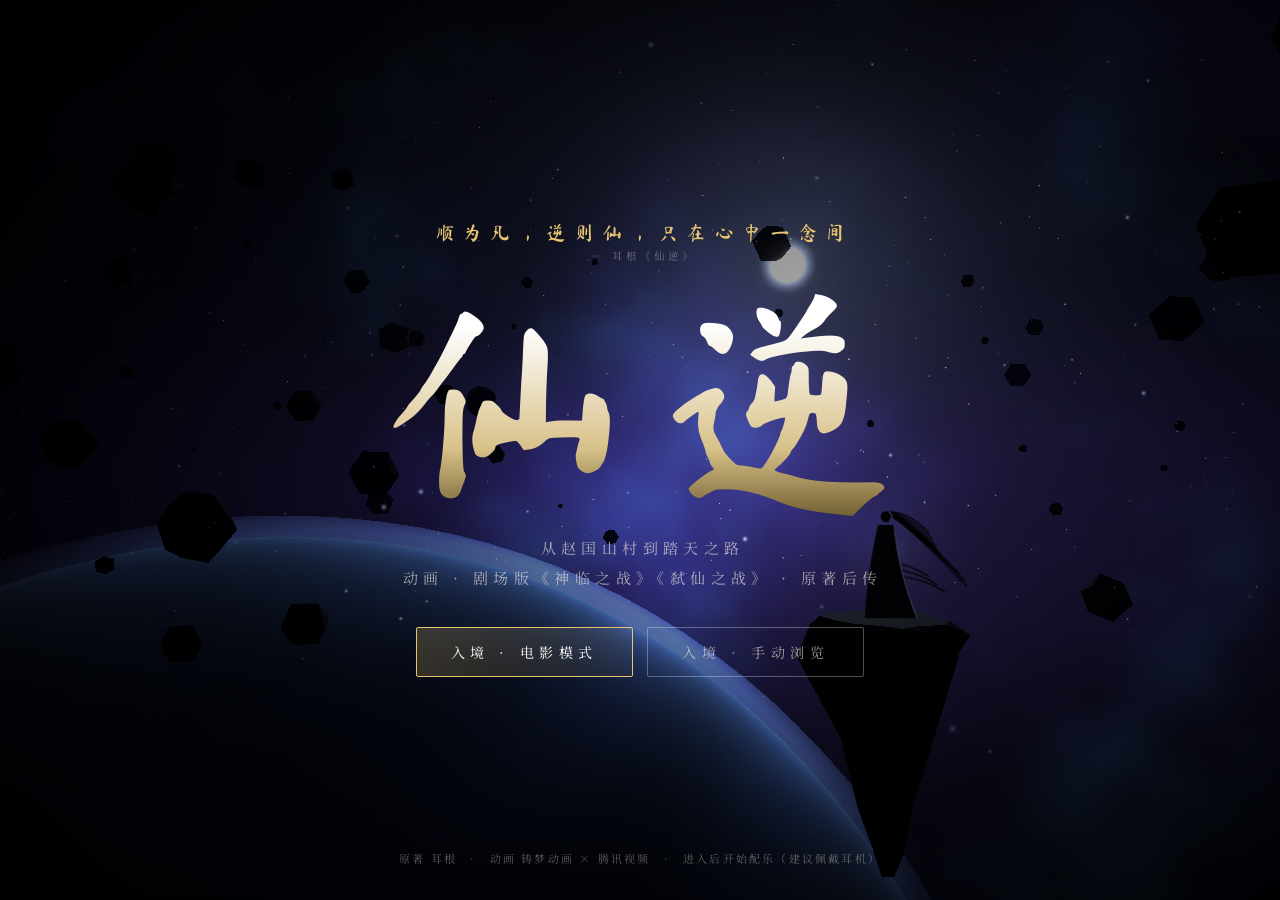
==== 仙逆/index.html @ 3d1d5811 "剧情长卷：海报墙首页与《仙逆》3D 剧情时间线 Co-Authored-By: Claude Opus 5.5 <noreply@anthropic.com>" ====
<!doctype html>
<html lang="zh-CN">
<head>
<meta charset="utf-8">
<meta name="viewport" content="width=device-width,initial-scale=1,viewport-fit=cover">
<meta name="theme-color" content="#000000">
<title>仙逆剧情长卷</title>
<link rel="stylesheet" href="fonts/fonts.css">
<style>
/* Layout: letterboxed 3D cinema stage. Left = realm rail, centre-left = story, right = people cards + map, bottom bar = labelled timeline. Single dark look by design. */
:root{
  color-scheme:dark;
  --accent:#f0b46a; --gold:#e6c470; --blood:#ff5a4a; --novel:#bcd0ff; --ink:#05060a; --fg:#f3ece0; --fg2:rgba(243,236,224,.66); --fg3:rgba(243,236,224,.38);
  --bt:clamp(52px,8vh,88px); --bb:clamp(118px,17vh,160px);
  --brush:"Ma Shan Zheng","STKaiti","KaiTi","Kaiti SC",serif;
  --serif:"Noto Serif SC","Songti SC","STSong","SimSun",serif;
}
*{box-sizing:border-box;margin:0;padding:0}
html,body{height:100%}
body{background:#000;color:var(--fg);font-family:var(--serif);overflow:hidden;-webkit-font-smoothing:antialiased}
button{font:inherit;color:inherit;background:none;border:0;cursor:pointer}
button:focus-visible{outline:1px solid var(--accent);outline-offset:3px}
#app{position:fixed;inset:0;overflow:hidden;background:#000}
#stage{position:absolute;inset:0;transition:background 1.5s}
#stage canvas{position:absolute;inset:0;width:100%;height:100%;display:block}
.scrim{position:absolute;inset:0;pointer-events:none;background:linear-gradient(90deg,rgba(0,0,0,.6) 0%,rgba(0,0,0,.26) 40%,transparent 62%),linear-gradient(0deg,rgba(0,0,0,.45),transparent 30%)}
.vig{position:absolute;inset:0;pointer-events:none;background:radial-gradient(ellipse at 55% 50%,transparent 50%,rgba(0,0,0,.6) 100%)}
#fade{position:absolute;inset:0;pointer-events:none;opacity:0;background:#000}
#flash{position:absolute;inset:0;background:#fff;opacity:0;pointer-events:none;mix-blend-mode:screen}

/* letterbox */
.bar{position:absolute;left:0;right:0;background:#000;z-index:20}
.bar.top{top:0;height:calc(var(--bt) + env(safe-area-inset-top,0px));padding:env(safe-area-inset-top,0px) clamp(14px,3vw,44px) 0;display:flex;align-items:center;justify-content:space-between;gap:12px;border-bottom:1px solid rgba(255,255,255,.04)}
.bar.bottom{bottom:0;height:calc(var(--bb) + env(safe-area-inset-bottom,0px));padding:10px clamp(12px,3vw,44px) calc(8px + env(safe-area-inset-bottom,0px));display:flex;flex-direction:column;justify-content:space-between;border-top:1px solid rgba(255,255,255,.05)}
.logo{display:flex;align-items:baseline;gap:12px;white-space:nowrap;min-width:0}
.logo b{font-family:var(--brush);font-weight:400;font-size:clamp(22px,3.2vh,34px);letter-spacing:.2em}
.logo span{font-size:11px;letter-spacing:.38em;color:var(--fg2)}
.ctl{display:flex;gap:6px;align-items:center}
.ibtn{height:34px;min-width:34px;padding:0 12px;border:1px solid rgba(255,255,255,.14);border-radius:17px;font-size:12px;letter-spacing:.08em;color:var(--fg2);transition:.25s;display:inline-flex;align-items:center;justify-content:center;gap:6px;white-space:nowrap}
.ibtn:hover{color:#fff;border-color:var(--accent);box-shadow:0 0 14px -2px var(--accent)}
.ibtn.on{color:#fff;border-color:var(--accent)}
.row1{display:flex;align-items:center;justify-content:space-between;gap:12px}
.pl{display:flex;align-items:center;gap:6px}
.pl .ibtn{width:34px;padding:0}
.pl .ibtn.play{width:auto;padding:0 16px}
.count{font-size:12px;letter-spacing:.3em;color:var(--fg2);margin-left:10px;font-variant-numeric:tabular-nums;white-space:nowrap}
.count b{color:var(--accent);font-weight:600;font-size:15px}
.hint{font-size:11px;letter-spacing:.16em;color:var(--fg3);white-space:nowrap;overflow:hidden;text-overflow:ellipsis}

/* timeline */
.tl{position:relative;overflow-x:auto;overflow-y:hidden;scrollbar-width:none;flex:1;margin-top:4px}
.tl::-webkit-scrollbar{display:none}
.tl-in{position:relative;display:flex;min-width:100%;width:max(100%,var(--w,1000px));height:100%;padding-top:22px}
.track{position:absolute;left:0;width:0;top:calc(22px + 7px);height:1px;background:rgba(255,255,255,.16)}
.fill{position:absolute;left:0;top:-.5px;height:2px;width:0;background:linear-gradient(90deg,transparent,var(--accent));box-shadow:0 0 10px var(--accent)}
.arcs{position:absolute;left:0;right:0;top:0;height:14px;pointer-events:none}
.arc{position:absolute;top:0;font-size:9.5px;letter-spacing:.3em;color:rgba(243,236,224,.26);white-space:nowrap;border-left:1px solid rgba(255,255,255,.1);padding-left:5px;line-height:12px;transition:color .5s}
.arc.cur{color:var(--accent)}
.node{position:relative;flex:1 1 0;display:flex;flex-direction:column;align-items:center;gap:7px;min-width:0}
.dot{position:relative;width:15px;height:15px;display:grid;place-items:center}
.dot i{display:block;width:7px;height:7px;border-radius:50%;background:#3a3a44;transition:.4s}
.node.seen .dot i{background:var(--accent);opacity:.65}
.node.cur .dot i{width:11px;height:11px;background:#fff;opacity:1;box-shadow:0 0 0 4px rgba(255,255,255,.12),0 0 18px 3px var(--accent)}
.node.movie .dot i{border-radius:1px;transform:rotate(45deg);width:10px;height:10px;background:#5b5030}
.node.movie.seen .dot i{background:var(--gold);opacity:1}
.node.movie.cur .dot i{background:#fff;box-shadow:0 0 0 4px rgba(230,196,112,.25),0 0 20px 4px var(--gold)}
.node.tbd .dot i{background:none;border:1px dashed var(--gold)}
.node.novel .dot i{background:transparent;border:1px solid rgba(188,208,255,.45);width:8px;height:8px}
.node.novel.seen .dot i{border-color:var(--novel);opacity:1}
.node.novel.cur .dot i{background:#fff;border-color:#fff;width:11px;height:11px}
.node .lb{font-size:11.5px;letter-spacing:.1em;color:var(--fg3);text-align:center;transition:.3s;white-space:nowrap;max-width:100%;overflow:hidden;text-overflow:ellipsis}
.node:hover .lb{color:var(--fg)}
.node.cur .lb{color:#fff;font-weight:600}
.node.movie .lb{color:rgba(230,196,112,.72)}
.node.novel .lb{color:rgba(188,208,255,.55)}
.node .tag{position:absolute;top:-15px;font-size:9.5px;letter-spacing:.2em;white-space:nowrap;color:var(--gold)}
.node.novel .tag{color:var(--novel)}
.node.minor{flex:.6 1 0}
.node.minor .dot i{width:5px;height:5px;background:#2e2e36}
.node.minor.seen .dot i{background:var(--accent);opacity:.5}
.node.minor.cur .dot i{width:9px;height:9px;background:#fff;opacity:1}
.node.minor .lb{font-size:10px;color:rgba(243,236,224,.32);letter-spacing:.06em}
.node.minor.cur .lb{color:#fff}

/* realm rail */
.rail{position:absolute;left:clamp(10px,2.2vw,34px);top:calc(var(--bt) + 3vh);bottom:calc(var(--bb) + 3vh);z-index:10;display:flex;flex-direction:column-reverse;justify-content:space-between;pointer-events:none}
.rl{position:relative;display:flex;align-items:center;gap:9px;height:16px;color:rgba(243,236,224,.24);font-size:10.5px;letter-spacing:.14em;transition:.5s;white-space:nowrap}
.rl::before{content:"";width:8px;height:1px;background:currentColor;transition:.5s}
.rl.got{color:rgba(243,236,224,.62)}
.rl.got::before{width:14px;background:var(--accent)}
.rl.cur{color:#fff;font-size:14px;font-weight:600;text-shadow:0 0 14px var(--accent);text-decoration:none}
.rl.cur::before{width:26px;height:2px;background:var(--accent);box-shadow:0 0 12px var(--accent)}
.rl.foe{color:var(--blood)}
.rl.foe::after{content:"敌";font-size:9px;line-height:13px;padding:0 3px;border:1px solid var(--blood);color:var(--blood);letter-spacing:0;font-weight:400;text-shadow:none}
.rl.cur.foe{color:#fff}
.rl.pulse{animation:rp 1.6s ease}
@keyframes rp{20%{transform:translateX(10px);text-shadow:0 0 26px var(--accent)}100%{transform:none}}

/* content */
#content{position:absolute;left:max(11vw,100px);width:min(44vw,620px);top:var(--bt);bottom:var(--bb);z-index:10;pointer-events:none}
.panel{position:absolute;inset:0;display:flex;flex-direction:column;justify-content:center;pointer-events:none}
.panel.out{animation:pout .7s forwards}
@keyframes pout{to{opacity:0;filter:blur(8px);transform:translateY(-10px)}}
.ln{opacity:0;transform:translateY(16px);filter:blur(8px);animation:rise 1s cubic-bezier(.2,.7,.2,1) forwards;animation-delay:var(--d,0s)}
@keyframes rise{to{opacity:1;transform:none;filter:none}}
.meta{display:flex;flex-wrap:wrap;gap:8px;align-items:center;margin-bottom:clamp(8px,2vh,20px)}
.chip{font-size:11.5px;letter-spacing:.16em;padding:4px 11px;border:1px solid rgba(255,255,255,.2);border-radius:99px;color:var(--fg2);background:rgba(0,0,0,.3);backdrop-filter:blur(6px);white-space:nowrap}
.chip.no{border-color:var(--accent);color:var(--accent)}
.chip.movie{border-color:var(--gold);color:#1a1405;background:linear-gradient(120deg,#f7e3a1,#c9a24a);font-weight:600}
.chip.novel{border-color:rgba(188,208,255,.55);color:#dbe5ff}
.chip.loc::before{content:"◈ ";color:var(--accent)}
.chip.rlm::before{content:"✦ ";color:var(--accent)}
h1.ti{font-family:var(--brush);font-weight:400;font-size:clamp(46px,8vw,124px);line-height:1.06;letter-spacing:.06em;background:linear-gradient(180deg,#fff 25%,var(--accent));-webkit-background-clip:text;background-clip:text;color:transparent;filter:drop-shadow(0 4px 30px rgba(0,0,0,.6));text-wrap:balance}
h1.ti.long{font-size:clamp(40px,6.2vw,96px)}
.sub{font-size:clamp(12px,1.5vh,15px);letter-spacing:.42em;color:var(--accent);margin:6px 0 clamp(12px,3vh,26px)}
.txt p{font-size:clamp(14px,2.05vh,19px);line-height:1.95;font-weight:300;text-shadow:0 2px 16px rgba(0,0,0,.95);margin-bottom:.3em;letter-spacing:.06em}
.slate{display:flex;flex-wrap:wrap;gap:6px 20px;margin-top:clamp(10px,2.4vh,22px);padding-top:10px;border-top:1px solid rgba(230,196,112,.4);font-size:12px;letter-spacing:.14em;color:var(--gold)}
.slate span b{color:#fff;font-weight:400;margin-left:6px}
.slate .foe b{color:#ffb4a8}
.slate .gap{font-style:normal;margin-left:6px;padding:0 6px;border:1px solid var(--blood);color:var(--blood);font-size:11px}
.again{pointer-events:auto;margin-top:22px;align-self:flex-start;height:40px;padding:0 24px;border:1px solid var(--accent);border-radius:99px;color:#fff;letter-spacing:.3em;font-size:13px}
.again:hover{box-shadow:0 0 22px -2px var(--accent)}
.bigch{position:absolute;right:-2vw;top:50%;transform:translateY(-50%);font-family:var(--brush);font-size:clamp(200px,36vw,540px);line-height:1;color:rgba(255,255,255,.03);pointer-events:none;z-index:-1;user-select:none}

/* people cards */
#cards{position:absolute;right:clamp(14px,3.4vw,56px);top:calc(var(--bt) + 4vh);width:min(290px,25vw);z-index:12;display:flex;flex-direction:column;gap:9px;max-height:calc(100% - var(--bt) - var(--bb) - 8vh - 200px);overflow:hidden}
.cards-h{font-size:10.5px;letter-spacing:.4em;color:var(--fg2);margin-bottom:2px;opacity:0;animation:rise .8s .6s forwards}
.card{display:flex;gap:12px;padding:10px 12px;border:1px solid rgba(255,255,255,.1);border-left:2px solid var(--accent);border-radius:3px;background:linear-gradient(90deg,rgba(0,0,0,.6),rgba(0,0,0,.28));backdrop-filter:blur(8px);opacity:0;transform:translateX(30px);animation:cin .9s cubic-bezier(.2,.7,.2,1) forwards;animation-delay:var(--d)}
.card.enemy{border-left-color:var(--blood)}
@keyframes cin{to{opacity:1;transform:none}}
.seal{flex:none;width:42px;height:42px;border-radius:50%;border:1px solid var(--accent);display:grid;place-items:center;font-family:var(--brush);font-size:24px;color:#fff;background:radial-gradient(circle,rgba(255,255,255,.08),transparent 70%);box-shadow:0 0 14px -4px var(--accent)}
.card.enemy .seal{border-color:var(--blood);box-shadow:0 0 14px -4px var(--blood)}
.card .n{font-size:15px;letter-spacing:.2em;font-weight:600}
.card .r{font-size:10.5px;letter-spacing:.14em;color:var(--accent);margin:1px 0 3px}
.card.enemy .r{color:#ff9c8c}
.card .d{font-size:12px;line-height:1.6;color:var(--fg2);font-weight:300}

/* map */
.map{position:absolute;right:clamp(14px,3.4vw,56px);bottom:calc(var(--bb) + 2.2vh);width:min(320px,27vw);z-index:12;border:1px solid rgba(255,255,255,.1);border-radius:3px;background:rgba(0,0,0,.5);backdrop-filter:blur(8px);padding:8px 10px 6px}
.map .cap{display:flex;justify-content:space-between;font-size:10.5px;letter-spacing:.3em;color:var(--fg2);margin-bottom:2px}
.map .cap b{color:var(--accent);font-weight:400;letter-spacing:.16em}
.map svg{display:block;width:100%;height:auto}
.mn circle{fill:#4a4a55;transition:.4s}
.mn text{font-size:9.5px;fill:rgba(243,236,224,.4);font-family:var(--serif);letter-spacing:.08em;transition:.4s}
.mn.seen circle{fill:var(--accent);opacity:.8}
.mn.seen text{fill:rgba(243,236,224,.78)}
.mn.cur circle{fill:#fff;opacity:1}
.mn.cur text{fill:#fff;font-weight:600}
.ping{fill:none;stroke:var(--accent);stroke-width:1.2;animation:ping 2.4s ease-out infinite;transform-box:fill-box;transform-origin:center}
@keyframes ping{from{transform:scale(.6);opacity:1}to{transform:scale(3.2);opacity:0}}
.route{fill:none;stroke:var(--accent);stroke-width:1.3;stroke-dasharray:3 3;opacity:.85}
.region{fill:rgba(255,255,255,.025);stroke:rgba(255,255,255,.2);stroke-width:.8;stroke-dasharray:2 3}
.rname{font-size:10px;fill:rgba(243,236,224,.35);letter-spacing:.3em;font-family:var(--serif)}

/* overlays */
#toast{position:absolute;left:62%;top:calc(var(--bt) + 15vh);transform:translateX(-50%);z-index:30;pointer-events:none;text-align:center;opacity:0}
#toast.show{animation:toast 3.4s ease forwards}
#toast small{display:block;font-size:11px;letter-spacing:.7em;color:var(--accent);margin-bottom:6px}
#toast b{font-family:var(--brush);font-weight:400;font-size:clamp(36px,6.4vh,66px);letter-spacing:.3em;color:#fff;text-shadow:0 0 30px var(--accent),0 0 60px var(--accent)}
@keyframes toast{0%{opacity:0;transform:translate(-50%,10px) scale(.94);filter:blur(8px)}15%{opacity:1;transform:translate(-50%,0) scale(1);filter:none}80%{opacity:1}100%{opacity:0;transform:translate(-50%,-8px)}}
#card{position:absolute;left:50%;top:44%;transform:translate(-50%,-50%);z-index:26;text-align:center;pointer-events:none;opacity:0;width:min(92vw,900px)}
#card.show{animation:card 3.2s ease forwards}
#card small{display:block;font-size:12px;letter-spacing:.8em;color:var(--gold);margin-bottom:12px;padding-left:.8em}
#card b{display:block;font-family:var(--brush);font-weight:400;font-size:clamp(56px,10vw,140px);line-height:1.1;letter-spacing:.2em;padding-left:.2em;background:linear-gradient(180deg,#fff 30%,var(--gold));-webkit-background-clip:text;background-clip:text;color:transparent;filter:drop-shadow(0 0 40px rgba(230,196,112,.45))}
#card span{display:block;margin-top:10px;font-size:12px;letter-spacing:.5em;color:var(--fg2);padding-left:.5em}
@keyframes card{0%{opacity:0;transform:translate(-50%,-46%) scale(1.06);filter:blur(10px)}16%{opacity:1;transform:translate(-50%,-50%) scale(1);filter:none}76%{opacity:1}100%{opacity:0;transform:translate(-50%,-54%);filter:blur(6px)}}
#note{position:absolute;left:50%;top:calc(var(--bt) + 14px);transform:translate(-50%,-6px);z-index:40;background:rgba(0,0,0,.85);border:1px solid rgba(255,255,255,.14);border-radius:99px;padding:7px 16px;font-size:12px;letter-spacing:.12em;opacity:0;transition:.4s;pointer-events:none;max-width:calc(100vw - 32px);white-space:nowrap;overflow:hidden;text-overflow:ellipsis}
#note.show{opacity:1;transform:translate(-50%,0)}

/* splash */
#splash{position:absolute;inset:0;z-index:50;display:flex;flex-direction:column;align-items:center;justify-content:center;text-align:center;padding:0 16px;background:radial-gradient(ellipse at 50% 55%,rgba(5,6,16,.15),rgba(0,0,0,.8));transition:opacity 1.4s ease,visibility 1.4s}
#splash.gone{opacity:0;visibility:hidden;pointer-events:none}
.bar,.rail,.map,#cards,#content{transition:opacity 1.6s ease}
#app.pre .bar,#app.pre .rail,#app.pre .map,#app.pre #cards,#app.pre #content{opacity:0}
#splash .q{font-family:var(--brush);font-size:clamp(16px,2.2vh,22px);letter-spacing:.4em;padding-left:.4em;color:var(--gold);margin-bottom:14px;opacity:0;animation:rise 1.6s .3s forwards}
#splash .q cite{display:block;font-family:var(--serif);font-style:normal;font-size:10.5px;letter-spacing:.3em;color:var(--fg3);margin-top:6px}
#splash h2{font-family:var(--brush);font-weight:400;font-size:clamp(90px,19vw,250px);line-height:1;letter-spacing:.14em;padding-left:.14em;background:linear-gradient(180deg,#fff 20%,#d9c28a 70%,#6c5a2c);-webkit-background-clip:text;background-clip:text;color:transparent;filter:drop-shadow(0 0 40px rgba(230,196,112,.35));opacity:0;animation:rise 2.2s .6s forwards}
#splash .s{margin:12px 0 34px;font-size:clamp(12px,1.7vh,15px);letter-spacing:.36em;padding-left:.36em;line-height:2;color:var(--fg2);opacity:0;animation:rise 1.6s 1.4s forwards;text-wrap:balance}
#splash .bt{display:flex;gap:14px;flex-wrap:wrap;justify-content:center;opacity:0;animation:rise 1.4s 2s forwards}
.cta{height:50px;padding:0 34px;border:1px solid var(--gold);color:#fff;letter-spacing:.4em;font-size:14px;border-radius:2px;background:linear-gradient(120deg,rgba(230,196,112,.22),rgba(230,196,112,.04));transition:.3s}
.cta:hover{box-shadow:0 0 30px -4px var(--gold);background:linear-gradient(120deg,rgba(230,196,112,.4),rgba(230,196,112,.1))}
.cta.alt{border-color:rgba(255,255,255,.3);background:none;color:var(--fg2)}
#splash .n{position:absolute;bottom:calc(3.5vh + env(safe-area-inset-bottom,0px));font-size:11px;letter-spacing:.2em;color:var(--fg3);line-height:1.9;padding:0 16px;opacity:0;animation:rise 1.4s 2.6s forwards}

@media(max-width:1100px){.hint{display:none}}
@media(max-width:820px){
  :root{--bb:136px}
  .logo span{display:none}
  #content{left:16px;right:16px;width:auto;top:var(--bt);bottom:calc(var(--bb) + 66px)}
  .panel{justify-content:flex-end;padding-bottom:6px}
  .txt p{font-size:13.5px;line-height:1.8}
  #cards{left:16px;right:16px;top:auto;bottom:calc(var(--bb) + 8px);width:auto;max-height:none;flex-direction:row;overflow-x:auto;scrollbar-width:none}
  #cards::-webkit-scrollbar{display:none}
  .cards-h{display:none}
  .card{flex:none;padding:6px 10px;gap:8px}
  .card .d,.card .r{display:none}
  .seal{width:32px;height:32px;font-size:18px}
  .card .n{font-size:13px;align-self:center}
  .map,.rail,.bigch{display:none}
  .scrim{background:linear-gradient(0deg,rgba(0,0,0,.8),rgba(0,0,0,.25) 60%,transparent)}
  .ibtn{padding:0 9px}
  #toast{left:50%}
}
@media(prefers-reduced-motion:reduce){.ln,.card,.ping{animation-duration:.01s!important;animation-delay:0s!important}}
</style>

</head>
<body>
<div id="app" class="pre">
  <div id="stage"></div>
  <div class="scrim"></div>
  <div class="vig"></div>
  <div id="fade"></div>
  <div id="flash"></div>

  <div class="rail" id="rail" aria-label="修为境界"></div>
  <main id="content" aria-live="polite"></main>
  <aside id="cards" aria-label="关键人物"></aside>
  <div class="map" id="map"></div>
  <div id="toast" aria-hidden="true"><small>境界突破</small><b></b></div>
  <div id="card" aria-hidden="true"><small>剧场版</small><b></b><span></span></div>
  <div id="note" role="status"></div>

  <header class="bar top">
    <div class="logo"><b>仙逆</b><span>剧情长卷 · 动画 · 剧场版 · 原著</span></div>
    <div class="ctl">
      <button class="ibtn on" id="bMusic" type="button">♪ 配乐</button>
      <button class="ibtn" id="bFull" type="button" aria-label="全屏">⛶</button>
    </div>
  </header>

  <footer class="bar bottom">
    <div class="row1">
      <div class="pl">
        <button class="ibtn" id="bPrev" type="button" aria-label="上一节点">‹</button>
        <button class="ibtn play" id="bPlay" type="button">▶ 放映</button>
        <button class="ibtn" id="bNext" type="button" aria-label="下一节点">›</button>
        <span class="count" id="count"></span>
      </div>
      <div class="hint">← → 切换节点　·　空格 放映/暂停　·　M 静音　·　F 全屏　·　移动鼠标转动镜头</div>
    </div>
    <div class="tl" id="tl"><div class="tl-in" id="tlIn"><div class="arcs" id="arcs"></div><div class="track"><div class="fill" id="fill"></div></div></div></div>
  </footer>

  <section id="splash">
    <p class="q">顺为凡，逆则仙，只在心中一念间<cite>— 耳根《仙逆》</cite></p>
    <h2>仙逆</h2>
    <p class="s">从赵国山村到踏天之路<br>动画 · 剧场版《神临之战》《弑仙之战》 · 原著后传</p>
    <div class="bt">
      <button class="cta" id="goAuto" type="button">入境 · 电影模式</button>
      <button class="cta alt" id="goManual" type="button">入境 · 手动浏览</button>
    </div>
    <p class="n">原著 耳根　·　动画 铸梦动画 × 腾讯视频　·　进入后开始配乐（建议佩戴耳机）</p>
  </section>
</div>

<script src="vendor/three/three.min.js"></script>
<script src="vendor/three/CopyShader.js"></script>
<script src="vendor/three/LuminosityHighPassShader.js"></script>
<script src="vendor/three/Pass.js"></script>
<script src="vendor/three/EffectComposer.js"></script>
<script src="vendor/three/RenderPass.js"></script>
<script src="vendor/three/ShaderPass.js"></script>
<script src="vendor/three/UnrealBloomPass.js"></script>
<script>
(()=>{
'use strict';
const $=s=>document.querySelector(s);
const reduce=matchMedia('(prefers-reduced-motion: reduce)').matches;
const SPEED=1.2;
const LOW=Math.min(innerWidth,innerHeight)<700||/Mobi|Android|iPhone|iPad/i.test(navigator.userAgent);
const clamp=(v,a,b)=>Math.max(a,Math.min(b,v)),lerp=(a,b,t)=>a+(b-a)*t;
const smooth=(a,b,x)=>{const t=clamp((x-a)/(b-a),0,1);return t*t*(3-2*t)};
const ease=t=>t<.5?2*t*t:1-Math.pow(-2*t+2,2)/2;
function rng(seed){let s=seed%2147483647;if(s<=0)s+=2147483646;return()=>(s=s*16807%2147483647)/2147483647}

/* ====================== 数据 ====================== */
const R=['凡人','凝气','筑基','结丹','元婴','化神','婴变','问鼎','阴虚','阳实','窥涅','净涅','碎涅','天人五衰','空涅','空灵','空玄','空劫','踏天'];
const SKIP=new Set([8,13,14]); // 王林跳过的境界：阴虚、天人五衰、空涅
const ARCS=['序章','赵国','火焚国 · 修魔海','归乡化神','朱雀星','联盟星域','雷之仙界','院线','原著后传'];
const MAPN={
  zhao:{x:52,y:150,n:'赵国'}, teng:{x:98,y:152,n:'藤家城'}, baiyun:{x:66,y:110,n:'白云宗'}, yuntian:{x:110,y:84,n:'云天宗'}, fenhuo:{x:80,y:204,n:'火焚国'},
  xiumo:{x:196,y:166,n:'修魔海'}, gushen:{x:150,y:214,n:'古神之地'}, zhuque:{x:150,y:128,n:'朱雀国'}, zhuquemu:{x:186,y:104,n:'朱雀墓'},
  lianmeng:{x:300,y:160,n:'联盟星域'}, sisheng:{x:272,y:190,n:'四圣宗'},
  leixian:{x:340,y:56,n:'雷之仙界'}, yinxian:{x:374,y:84,n:'阴仙府'}, qingling:{x:320,y:100,n:'青灵星'},
  yunhai:{x:358,y:212,n:'云海星域'}, yijie:{x:252,y:24,n:'异界'},
  jiewai:{x:34,y:26,n:'颠落之地'}, xiangang:{x:180,y:24,n:'仙罡大陆'}, taigu:{x:108,y:24,n:'太古神境'}
};
const C=(n,g,r,d,enemy)=>({n,g,r,d,enemy:!!enemy});
const NODES=[
 {arc:0,prologue:true,title:'仙逆',short:'简介',map:'zhao',realm:0,env:'intro',mood:'epic',accent:'#e8c070',kw:'逆',src:'原著 耳根 · 动画 腾讯视频',
  lines:['耳根所著仙侠小说，2009年起于起点中文网连载。','2023年9月，腾讯视频动画版首播。','资质平平的山村少年王林，凭一颗天逆珠踏上仙途。','为了所爱之人，他一路逆天而行，直至踏天。'],
  chars:[C('王林','林','主角','赵国山村少年，一生逆天而行。'),C('李慕婉','婉','挚爱','他逆天改命的理由。')]},
 {arc:1,title:'王家村',short:'王家村',map:'zhao',realm:0,env:'village',mood:'calm',accent:'#f0b46a',kw:'凡',src:'动画正片 · 2023.09 首播',
  lines:['朱雀星，赵国，一个偏僻的山村。','恒岳派开山收徒，少年王林资质平平，几乎被拒之门外。','父母的期望与族人的冷眼，一同压在他肩上。'],
  chars:[C('王林','林','主角 · 小名铁柱','赵国山村少年，一生只求逆天改命。'),C('王天水','父','王林之父','木匠出身，盼着儿子能出人头地。')]},
 {arc:1,title:'天逆珠',short:'天逆珠',map:'zhao',realm:1,env:'sect',mood:'mystic',accent:'#7fd0c8',kw:'珠',src:'动画正片',
  lines:['以记名弟子之身入恒岳派，挑水劈柴，无人在意。','一颗不起眼的石珠，夜里凝出能改换资质的灵液。','那是天逆珠。他的仙途，从这里开始逆转。'],
  chars:[C('王林','林','恒岳派记名弟子','白天苦役，夜里偷偷修行。'),C('张虎','虎','同门','恒岳派里少有的相交之人。')]},
 {arc:1,title:'珠中残魂',short:'司徒南',map:'zhao',realm:1,env:'soul',mood:'mystic',accent:'#b9a4ff',kw:'狂',src:'动画正片',
  lines:['珠中沉睡的残魂醒来，自称司徒南。','狂傲不羁，却把修行与生存之道倾囊相授。','少年第一次看清修真界：弱肉强食，从无例外。'],
  chars:[C('司徒南','南','天逆珠中的残魂','亦师亦友，王林逆天之路上的引路人。')]},
 {arc:1,minor:true,title:'即墨追杀',short:'即墨追杀',map:'teng',realm:1,env:'city',shot:3,mood:'tense',accent:'#ff8a6a',kw:'追',src:'动画正片 · 约EP4–5',
  lines:['斩杀白展，王林惹上了即墨老人。','追杀逼近，他被迫逃入藤家城。'],
  chars:[C('即墨老人','墨','白展之师','弟子被斩，遣人追杀。',1)]},
 {arc:1,minor:true,title:'夺基斩厉',short:'夺基',map:'teng',realm:2,realmNote:'凝气 → 筑基',env:'city',shot:1,mood:'tense',accent:'#ff7a6a',kw:'夺',src:'动画正片 · EP5–6',
  lines:['藤家少主藤厉看中他身上的异宝，一路追杀。','他以夺基大法反杀藤厉，踏入筑基。'],
  chars:[C('藤厉','厉','藤家少主','藤化元玄孙，觊觎异宝。',1),C('司徒南','南','珠中残魂','传授夺基大法。')]},
 {arc:1,title:'绝明谷',short:'绝明谷',map:'zhao',realm:2,foe:{n:'藤化元',r:4},env:'duel',mood:'tense',accent:'#ff7a5a',kw:'恨',src:'动画正片',
  lines:['恒岳派与玄道宗交锋落败，宗门被吞并。','藤家老祖藤化元推算出王林故乡，屠尽王氏一族。','绝明谷一战，肉身尽毁，元神遁入天逆珠。','此仇，他要整个藤家来还。'],
  chars:[C('藤化元','藤','仇 · 藤家老祖','元婴修士，屠灭王氏一族。',1),C('王林','林','筑基','肉身被毁，元神存于天逆珠。')]},
 {arc:2,title:'火焚国',short:'火焚国',map:'fenhuo',realm:2,realmNote:'筑基 · 夺舍重修',env:'fire',mood:'tense',accent:'#ff9a4a',kw:'火',src:'动画正片',
  lines:['魂吞他人，借马良之躯重返人间。','天逆珠吞噬火兽之王，兽潮席卷火焚国，封国大阵开启。','也是在这里，他初见那个叫李慕婉的女子。'],
  chars:[C('马良','良','被夺舍之躯','王林借此身重返人间。'),C('李慕婉','婉','初见','火焚国中的一面之缘。')]},
 {arc:2,title:'修魔海',short:'修魔海',map:'xiumo',realm:2,env:'sea',mood:'mystic',accent:'#5fd0d0',kw:'海',src:'动画正片',
  lines:['奔逃修魔海途中，他救下被追杀的李慕婉。','冷心之人，第一次为旁人停下脚步。','修魔海里，强者为尊，杀戮即是规矩。'],
  chars:[C('李慕婉','婉','被追杀，为王林所救','两人的缘分，从修魔海开始相知。')]},
 {arc:2,minor:true,title:'八极之约',short:'八极之约',map:'xiumo',place:'七梅城',realm:2,env:'sea',shot:3,mood:'mystic',accent:'#6ad8d0',kw:'约',src:'动画正片 · EP25–26',
  lines:['化神大能端木极找上王林，谈成一桩交易。','二人同赴古神之地，抢夺上古机缘。'],
  chars:[C('端木极','极','七梅城主','号八极魔君，化神大能。')]},
 {arc:2,minor:true,title:'第三关',short:'第三关',map:'gushen',realm:2,env:'ancient',shot:2,mood:'mystic',accent:'#e0b050',kw:'魂',src:'动画正片 · 约EP31–36',
  lines:['古神之地第三关，游魂遍布，如寂灭之界。','唯有神识能克游魂，端木极只得倚仗他。'],
  chars:[C('端木极','极','七梅城主','闯关须借王林神识。')]},
 {arc:2,title:'古神之地',short:'古神之地',map:'gushen',realm:3,env:'ancient',mood:'epic',accent:'#e8b84a',kw:'神',src:'动画正片',
  lines:['深入碎星乱流，踏进上古古神陨落之地。','古神涂司的传承落在他身上，古神之躯初成。','收服蚊兽，凝结金丹。他从此多了第二条修行之路。'],
  chars:[C('涂司','涂','陨落的古神','留下忆之传承。'),C('蚊兽','蚊','灵兽','修魔海中收服的凶兽。')]},
 {arc:2,minor:true,title:'孤身生还',short:'孤身生还',map:'gushen',realm:3,env:'ancient',shot:3,mood:'sad',accent:'#e8b84a',kw:'还',src:'动画正片 · EP37',
  lines:['端木极、古帝等人，尽数殒命古神之地。','唯有王林活着走出，身负古神传承。'],
  chars:[C('端木极','极','七梅城主','殒命古神之地。')]},
 {arc:2,minor:true,title:'分身重逢',short:'分身重逢',map:'yuntian',realm:3,env:'cloud',shot:3,mood:'warm',accent:'#9ee4ea',kw:'逢',src:'动画正片（存疑）',
  lines:['他炼成第一具分身，坐镇云天宗。','在那里，他与已成长老的李慕婉重逢。'],
  chars:[C('李慕婉','婉','云天宗长老','与王林重逢。')]},
 {arc:2,title:'丹炉破婴',short:'元婴',map:'yuntian',realm:4,env:'cloud',mood:'warm',accent:'#8fe0e8',kw:'婴',src:'动画正片',
  lines:['云天宗，李慕婉与孙镇伟的双修大典。','丹炉碎裂，王林破炉而出，元婴已成，天地生异象。','这一次，他没有再转身离开。'],
  chars:[C('李慕婉','婉','云天宗 · 牵挂','情定于此，贯穿王林此后一生。'),C('孙镇伟','伟','双修大典的另一方','大典之日，王林破炉而出。')]},
 {arc:3,title:'血洗藤家',short:'血洗藤家',map:'teng',realm:4,foe:{n:'藤化元',r:4},env:'city',mood:'epic',accent:'#ff5a5a',kw:'杀',src:'动画正片',
  lines:['重回赵国，他先到父母坟前跪拜。','然后以雷霆之势杀入藤家。','百年仇怨，一朝了结。藤化元伏诛。'],
  chars:[C('藤化元','藤','仇 · 伏诛','百年血仇，就此了结。',1)]},
 {arc:3,title:'化凡',short:'化凡',map:'zhuque',realm:4,realmNote:'元婴 · 化凡',env:'dusk',mood:'sad',accent:'#d9b27a',kw:'尘',src:'动画正片 · 约EP53',
  lines:['放下神通，以凡人之身走进人间。','凡间四百载，杀气凝作一颗煞气之珠。','雕成白云宗化神像，悟透绝情与安逸。'],
  chars:[C('云雀子','雀','仙遗族二祖','问鼎中期强者，与王林同行。'),C('凡人众生','凡','人间','生老病死，一念悲喜。')]},
 {arc:3,minor:true,title:'云雀踢宗',short:'云雀踢宗',map:'baiyun',realm:4,env:'sect',shot:3,mood:'tense',accent:'#8fd8c8',kw:'宗',src:'动画正片 · 约EP54–57',
  lines:['云雀子放出癫狂意境，与他同赴白云宗。','护宗大阵被破，惹出白云宗五大化神。'],
  chars:[C('云雀子','雀','仙遗族二祖','以癫狂意境破护宗大阵。'),C('白云宗五大化神','宗','护宗强者','被云雀子引出。',1)]},
 {arc:3,title:'元神化神',short:'化神',map:'zhuque',realm:5,env:'twin',mood:'epic',accent:'#b69cff',kw:'化',src:'动画正片',
  lines:['化凡归来，云雀子为他点出化神意境的门径。','他沉入地底修古神诀，元婴化作元神。','化神既成，再无人能轻易压他一头。'],
  chars:[C('云雀子','雀','点化者','为王林点出化神意境的门径。')]},
 {arc:3,title:'神临之战',short:'神临之战',map:'xiumo',realm:5,realmNote:'化神初期',film:'2025.05.30',env:'castle',mood:'epic',accent:'#ff5a3c',kw:'战',src:'剧场版',
  foe:{n:'永夜魔城魔尊',r:-1},
  lines:['古神之地后，修魔内海的永夜魔城骤然崛起。','云天宗遇袭，李慕婉身中剧毒。王林携她再入修魔海。','化神初期，独战三大城主，夺回解药。','化神之力与古神之躯首次融合，二人联手诛灭魔尊。'],
  chars:[C('李慕婉','婉','云天宗遇袭','护宗之战中身中剧毒。'),C('三大城主','城','永夜魔城','被王林以化神初期之身独战。',1),C('魔尊','魔','幕后之人','布下千年阴谋，终被诛灭。',1)]},
 {arc:4,title:'闭关婴变',short:'婴变',map:'zhuque',realm:6,env:'phoenix',mood:'epic',accent:'#ff8a4c',kw:'变',src:'动画正片 · 约EP95',
  lines:['仙遗族破除封印，朱雀国风云骤变。','他闭关冲击，婴变功成。','朱雀星最强者朱雀子，与仙遗族一战身受重伤。'],
  chars:[C('朱雀子','雀','朱雀星最强者','与仙遗族大战，身受重伤。'),C('云雀子','云','仙遗族二祖','志在打破仙遗封印。')]},
 {arc:4,minor:true,title:'朱雀墓局',short:'朱雀墓',map:'zhuquemu',realm:6,env:'tomb',mood:'tense',accent:'#ff9a50',kw:'墓',src:'动画正片 · 约EP96–101',
  lines:['朱雀子重伤，以修星之晶为饵开墓设局。','朱雀星所有婴变修士，皆入墓相争。'],
  chars:[C('朱雀子','雀','朱雀星最强者','重伤之下开墓设局。',1)]},
 {arc:4,minor:true,title:'泪斩红蝶',short:'泪斩红蝶',map:'zhuquemu',realm:6,env:'tomb',shot:2,mood:'sad',accent:'#ff7a6a',kw:'泪',src:'动画正片 · 约EP100',
  lines:['朱雀墓中，王林含泪斩下红蝶。','墓中杀机，愈发浓重。'],
  chars:[C('红蝶','蝶','墓中故人','死于王林含泪一斩。')]},
 {arc:4,title:'雨之仙界',short:'雨之仙界',map:'zhuquemu',place:'朱雀墓 · 雨之仙界',realm:6,env:'rain',mood:'tense',accent:'#9cc7d8',kw:'雨',src:'动画正片',
  lines:['朱雀墓深处，雨之仙界的残片重现。','他夺得射神车，助周佚守护青霜遗体，收服孙泰。','在仙界遗迹里，他第一次触到“仙”的边缘。'],
  chars:[C('周佚','佚','友','守护青霜遗体。'),C('孙泰','泰','收服','为王林所用。')]},
 {arc:4,minor:true,title:'千年守尸',short:'千年守尸',map:'zhuquemu',realm:6,env:'rain',shot:3,mood:'calm',accent:'#a8d0e0',kw:'守',src:'动画正片（存疑）',
  lines:['他与刚刚问鼎的周佚，一同守护青霜遗体。','千年之后，周佚以宝塔与问鼎之晶相赠。'],
  chars:[C('周佚','佚','问鼎修士','赠他宝塔与问鼎之晶。')]},
 {arc:5,title:'星海天运',short:'离开朱雀星',map:'lianmeng',realm:6,env:'star',mood:'cosmic',accent:'#7fc8ff',kw:'运',src:'动画正片 · 约EP102',
  lines:['联盟使者墨智现身，夺晶之争就此落幕。','取回命魂，他随司徒南离开朱雀星。','踏入浩瀚星域，天运子成了他绕不开的命数。'],
  chars:[C('墨智','墨','修真联盟使者','现身终结夺晶之争。'),C('司徒南','南','同行前辈','带他离开朱雀星。'),C('天运子','运','命中宿敌','天运星之主。',1)]},
 {arc:5,title:'婉儿长眠',short:'婉儿长眠',map:'lianmeng',realm:6,env:'sleep',mood:'sad',accent:'#bcd4ee',kw:'眠',src:'动画正片',
  lines:['与天相争之际，李慕婉寿元将尽，陷入长眠。','他把她的魂魄小心收起，护在身侧。','从这一刻起，他修行只为一件事：逆天，唤她醒来。'],
  chars:[C('李慕婉','婉','长眠','王林此后一切修行的理由。')]},
 {arc:5,title:'击鼓问鼎',short:'问鼎',map:'lianmeng',realm:7,env:'drum',mood:'epic',accent:'#e9bb5e',kw:'鼎',src:'动画正片',
  lines:['鼓声震彻星空，他击鼓问鼎。','道心觉醒，踏入第一步的最后一境。','再往前，便是阴阳二境。'],
  chars:[C('王林','林','问鼎','道心觉醒。')]},
 {arc:6,title:'雷之仙界',short:'雷之仙界',map:'leixian',realm:7,realmNote:'问鼎大圆满',env:'thunder',mood:'tense',accent:'#a99cff',kw:'雷',src:'动画正片',
  lines:['雷之仙界，与李元义结金兰。','周旋于张氏家族之间，将雷道子炼为傀儡。','问鼎大圆满，离下一境只差一线。'],
  chars:[C('李元','元','结拜兄弟','以命相交的生死之交。'),C('雷道子','雷','被炼为傀儡','成了王林手中的一张底牌。',1),C('张氏家族','张','雷之仙界势力','王林周旋其间。')]},
 {arc:6,minor:true,title:'仙人禁山',short:'仙人禁山',map:'leixian',realm:7,env:'thunder',shot:3,mood:'mystic',accent:'#b0a4ff',kw:'山',src:'动画正片（存疑）',
  lines:['他随李元闯入仙人禁山，得古神皮甲。','仙界崩溃之谜，在此露出一角。'],
  chars:[C('李元','元','结拜兄弟','同闯禁山，初窥崩界之谜。')]},
 {arc:6,title:'弑仙之战',short:'弑仙之战',map:'leixian',realm:9,fromRealm:7,realmNote:'问鼎 → 阳实',film:'2026.10.01',env:'slay',mood:'thunder',accent:'#ffe27a',kw:'弑',src:'剧场版',
  foe:{n:'血祖',r:11},
  lines:['为救女儿姚惜雪，血祖跨星域而来，布下天罗地网。','问鼎对净涅，境界之差如同天堑。','迷阵与琉璃空间之中，王林与李元步步设局。','越级反杀，以弱弑仙。此战跳过阴虚，破境阳实。'],
  chars:[C('血祖','血','仇 · 净涅期','为女跨越星域追杀王林。',1),C('李元','元','并肩布局','与王林联手设局。'),C('姚惜雪','雪','血祖之女','引血祖入局的关键。')]},
 {arc:6,minor:true,title:'千里救友',short:'千里救友',map:'leixian',realm:9,env:'thunder',shot:2,mood:'tense',accent:'#c0b4ff',kw:'救',src:'动画正片 · EP152',
  lines:['破境阳实，他换上了新的面容。','李元遭人追杀，他撕裂虚空，千里驰援。'],
  chars:[C('李元','元','结拜兄弟','曾分他破灭心种，以命相交。')]},
 {arc:6,title:'阴仙府',short:'阴仙府',map:'yinxian',realm:9,env:'cave',mood:'mystic',accent:'#b781ff',kw:'魔',src:'动画正片 · EP152–153',
  lines:['与李元同探阴仙府暗洞，误解封印。','清水仙君的杀戮魔念，就此苏醒。','死里逃生，他独闯藏品阁。'],
  chars:[C('李元','元','结拜兄弟','与王林同探暗洞。'),C('清水仙君','清','杀戮魔念','封印中的右眼魔念苏醒。',1)]},
 {arc:6,minor:true,title:'九层藏品阁',short:'藏品阁',map:'yinxian',realm:9,env:'cave',shot:1,mood:'tense',accent:'#c09aff',kw:'阁',src:'动画正片 · 约EP153–154',
  lines:['四名阳实守卫，先后倒在他手下。','借青霜遗体通过仙缘检测，直上九层。','白凡仙帝留下的仙术，终入他手。'],
  chars:[C('青霜仙君','霜','已故仙君','遗体成了通关之钥。'),C('白凡仙帝','凡','雷之仙界仙帝','在第九层留下遗术。')]},
 {arc:6,minor:true,title:'画中溯世',short:'画中溯世',map:'yinxian',realm:9,env:'scroll',mood:'mystic',accent:'#ffd890',kw:'画',src:'动画正片 · 约EP154',
  lines:['古画展开，雷之仙界的鼎盛时代重现。','年轻的清水仙君，隔着时空与他对视。'],
  chars:[C('清水仙君','清','极境仙君','跨越时空与王林相见。',1)]},
 {arc:6,minor:true,title:'逃离雷界',short:'逃离雷界',map:'leixian',realm:9,env:'thunder',shot:3,mood:'thunder',accent:'#a99cff',kw:'逃',src:'动画正片 · EP157 · 动画最新进度',
  lines:['仙门已毁，雷之仙界将倾，生路只剩一线。','清水仙君恢复记忆追杀而来，他终逃出雷之仙界。'],
  chars:[C('清水仙君','清','白发追杀者','恢复记忆，与王林恶战。',1),C('炎雷子','炎','雷界强者','助王林脱身。')]},
 {arc:7,title:'异界骗局',short:'院线剧场版',map:'yijie',realm:9,realmNote:'待公布',film:'待映',tbd:true,env:'portal',mood:'cosmic',accent:'#ebd28e',kw:'天',src:'院线剧场版',
  lines:['为夺宝物踏入异界，却深陷一场惊天骗局。','从冷眼旁观，到与众生共战。','斩破虚伪天道之时，他窥见更残酷的真相。'],
  chars:[C('众生','众','共战者','由冷眼旁观到与众生共战。')]},
 {arc:8,novel:true,title:'青灵悟道',short:'窥涅',map:'qingling',realm:10,env:'scry',mood:'mystic',accent:'#cfe0ff',kw:'窥',src:'原著小说 · 动画未播',
  foe:{n:'血神子',r:-1},
  lines:['东临星上，师兄清水挡下追杀。','青灵星上，他梦中悟道。','窥见天地规则，踏入窥涅。'],
  chars:[C('清水','清','师兄 · 碎涅圆满','罗天星域的杀戮第一人。'),C('血神子','神','追杀者','受古魔操控，一路追杀。',1),C('血祖','血','宿敌','阳实时已被收入魂幡。',1)]},
 {arc:8,novel:true,title:'朱雀圣皇',short:'净涅',map:'sisheng',realm:11,env:'saint',mood:'epic',accent:'#ffb070',kw:'皇',src:'原著小说 · 动画未播',
  foe:{n:'八星古魔塔珈',r:-1},
  lines:['青霖洞府之中，朱雀印记觉醒。','八星古魔夺舍青霖，王林拼死力战。','四圣宗尊他为朱雀圣皇，他晋升净涅。'],
  chars:[C('青霖','霖','师尊','遭古魔夺舍，后得复生。'),C('塔珈','魔','八星古魔','夺舍青霖的大敌。',1),C('天运子','运','暗敌','在暗处布局的老对手。',1)]},
 {arc:8,novel:true,title:'云海碎涅',short:'碎涅',map:'yunhai',realm:12,fromRealm:11,env:'shatter',mood:'tense',accent:'#ff8a9a',kw:'碎',src:'原著小说 · 动画未播',
  foe:{n:'水道子',r:14},
  lines:['归元宗大比，他叱咤无极。','水道子亲自出手，王林被石化。','李倩梅十年涂血相救，碎涅天劫轰然落下。'],
  chars:[C('水道子','水','神宗大长老 · 空涅初期','云海星域第二强者，终被王林所杀。',1),C('李倩梅','梅','知己','十年涂血，救他脱困。'),C('蓝梦道尊','梦','太古五尊之一','空玄巅峰，亦敌亦师。')]},
 {arc:8,novel:true,title:'轰开空门',short:'空灵',map:'jiewai',realm:15,realmNote:'碎涅 → 空灵',env:'gates',mood:'cosmic',accent:'#a8c8ff',kw:'空',src:'原著小说 · 动画未播',
  lines:['不修香火，不渡天人五衰。','古神为掌，五大本源为指。','六座空门接连轰碎，直入第三步空灵。'],
  chars:[C('一代朱雀','雀','考验者','在颠落之地问他修真之路。'),C('清水','清','师兄','赠他杀戮本源。'),C('拓森','森','宿敌','界外追杀的强敌。',1)]},
 {arc:8,novel:true,title:'玄劫降临',short:'空玄',map:'xiangang',realm:16,env:'galaxy',mood:'cosmic',accent:'#9fb4ff',kw:'玄',src:'原著小说 · 动画未播',
  lines:['踏入仙罡大陆，九大本源齐聚，迈入空玄。','道魔宗追杀而至，他遁入天逆珠潜修。','九重玄劫降下，雷、土、水三尊真身凝成。'],
  chars:[C('道魔宗老祖','魔','追杀者','斗法落败，宗门覆灭。',1),C('绿魔蝎魂','蝎','夺舍者','欲夺舍王林，未能得逞。',1)]},
 {arc:8,novel:true,title:'大天尊之阳',short:'空劫',map:'xiangang',realm:17,env:'calamity',mood:'thunder',accent:'#ffd27a',kw:'劫',src:'原著小说 · 动画未播',
  foe:{n:'仙皇',r:-1},
  lines:['东林池畔悟出太初与默灭，晋空劫中期。','仙族皇城遭围杀，五大天尊齐聚。','金本源大成，大天尊之阳初现天际。'],
  chars:[C('仙皇','皇','仙族之主','率众围杀王林，终败。',1),C('连道非','连','同伴','曾救王林于危难。')]},
 {arc:8,novel:true,title:'踏天',short:'踏天',map:'taigu',realm:18,env:'tread',mood:'epic',accent:'#ffe9b0',kw:'逆',src:'原著小说 · 大结局',end:true,
  foe:{n:'天运子 · 半步踏天',r:-1},
  lines:['悟透轮回，他走完踏天九桥。','定界罗盘器灵天运子被禁锢，一界本源尽数抽离。','以本源重塑肉身，婉儿睁开了眼。','二人化作长虹，没入暮色天际。'],
  chars:[C('天运子','运','定界罗盘器灵','半步踏天，欲夺舍王林。',1),C('李慕婉','婉','妻子','以一界本源复生。'),C('李倩梅','梅','知己','目送二人远去。')]},
];
const N=NODES.length;

/* ====================== 场景预设（3D） ====================== */
const BASE={sky:['#05060a','#101420','#303848'],fog:'#202838',fogD:.0024,sun:{t:1,c:'#ffffff',d:[.1,.16,-1],s:.03,g:1},amb:'#506070',low:'#05060a',high:'#1a1f2a',rim:'#ffffff',mist:'#808890',mistH:-12,mistA:.5,top:170,
  terrain:null,ceiling:false,water:null,stars:0,neb:null,clouds:null,parts:null,rain:null,props:[],lightning:null,bloom:.85,
  hero:{p:[0,0,0],rim:'#ffffff',red:false,rock:'pillar'},cam:{from:[-6,3.8,27],to:[-3.6,2.8,18.5],look:[-8,6.5,-80],fov:46}};
const env=o=>Object.assign({},BASE,o,{sun:Object.assign({},BASE.sun,o.sun),hero:Object.assign({},BASE.hero,o.hero),cam:Object.assign({},BASE.cam,o.cam)});
const ENV={
 village:env({sky:['#0b0f1e','#3a2a48','#f3b86a'],fog:'#c98450',fogD:.0027,sun:{t:1,c:'#ffd9a0',d:[.1,.12,-1],s:.032,g:1.1},amb:'#6a4a5a',low:'#120c16',high:'#3a2a3e',rim:'#ffb070',mist:'#f0a070',mistH:-10,mistA:.6,top:130,terrain:'hills',clouds:{y:-6,c:'#f5b585',n:.55,o:.45},parts:{m:'float',c:'#ffcf90',s:2.4,v:.5,n:.45},props:['hut','pines'],hero:{rim:'#ffbe7a'},bloom:.75}),
 sect:env({sky:['#030a14','#0c2434','#3a7e88'],fog:'#2a6470',fogD:.0026,sun:{t:2,c:'#e6faf4',d:[.06,.2,-1],s:.028,g:.75},amb:'#3a6a74',low:'#040c12',high:'#173c48',rim:'#a0f0e6',mist:'#a6d8d2',mistH:-14,mistA:.8,terrain:'peaks',clouds:{y:-12,c:'#a6d8d2',n:.8,o:.5},parts:{m:'rise',c:'#a0f0e6',s:2,v:1.2,n:.6},stars:.35,props:['pagodas','orb'],hero:{rim:'#a8f0e8'},bloom:.85}),
 soul:env({sky:['#06051a','#1e1640','#7a66a8'],fog:'#4a3a78',fogD:.0028,sun:{t:2,c:'#efe8ff',d:[.14,.18,-1],s:.026,g:.8},amb:'#5a4a8a',low:'#07051a',high:'#2a2150',rim:'#c8b8ff',mist:'#9a86c8',mistH:-12,mistA:.75,terrain:'peaks',clouds:{y:-10,c:'#b8a8e8',n:.7,o:.45},parts:{m:'rise',c:'#c8b8ff',s:2,v:.8,n:.5},stars:.3,props:['ghost','orb'],hero:{rim:'#cbbcff'},bloom:.9}),
 duel:env({sky:['#12060c','#3a1020','#f08a50'],fog:'#a8402c',fogD:.0028,sun:{t:2,c:'#ff8060',d:[.08,.14,-1],s:.04,g:1},amb:'#6a2a2a',low:'#0c0408',high:'#2a0f1a',rim:'#ff9060',mist:'#f08a50',mistH:-14,mistA:.5,terrain:'canyon',parts:{m:'rise',c:'#ff9a5a',s:2.2,v:2,n:.8},props:['swords'],hero:{rim:'#ff9a6a'},cam:{from:[-4,3.4,25],to:[-3,3,19],look:[-6,7,-90]},bloom:1}),
 fire:env({sky:['#120404','#4a1006','#ff8a3a'],fog:'#b03a10',fogD:.0024,sun:{t:0,c:'#ff8a3a',d:[.12,.22,-1],s:.03,g:1.2},amb:'#6a2a10',low:'#120404',high:'#2a0a06',rim:'#ff8a40',mist:'#ff7a3a',mistH:-16,mistA:.45,top:200,terrain:'volcano',parts:{m:'rise',c:'#ffa050',s:2.4,v:2.6,n:1},props:['lava'],hero:{rim:'#ffa060'},bloom:1.1}),
 sea:env({sky:['#020910','#06222c','#3a8a8e'],fog:'#0f4450',fogD:.0021,sun:{t:2,c:'#d8f6f2',d:[.08,.2,-1],s:.03,g:.5},amb:'#2a5a60',low:'#02090c',high:'#0a2a30',rim:'#96ebe6',mistA:0,terrain:'sea',water:{c:'#021a20',s:1},parts:{m:'float',c:'#96ebe6',s:2,v:.5,n:.45},stars:.55,hero:{rim:'#9aeee8'},bloom:.9}),
 ancient:env({sky:['#080402','#22130a','#c08a2a'],fog:'#6a4012',fogD:.0026,sun:{t:0,c:'#ffc860',d:[-.02,.12,-1],s:.03,g:.9},amb:'#6a4a20',low:'#080402',high:'#22130a',rim:'#ffc860',mist:'#c08a2a',mistH:-12,mistA:.55,terrain:'peaks',parts:{m:'rise',c:'#ffd27a',s:2.2,v:1.8,n:.9},props:['runes'],hero:{rim:'#ffd080'},cam:{look:[-6,13,-80]},bloom:1.15}),
 cloud:env({sky:['#0f2744','#2c6490','#f0c890'],fog:'#b88a68',fogD:.0019,sun:{t:1,c:'#fff2d0',d:[.1,.12,-1],s:.036,g:.8},amb:'#8aa0c0',low:'#0a1a26',high:'#204050',rim:'#fff0c8',mistA:0,clouds:{y:-14,c:'#d8b498',n:1,o:.38,spread:8,size:1.3},parts:{m:'float',c:'#fff0d0',s:2,v:.4,n:.35},props:['islands'],hero:{rim:'#ffe8c0',rock:'float'},bloom:.55}),
 city:env({sky:['#0a0610','#241230','#a8473f'],fog:'#6a2a3c',fogD:.0026,sun:{t:2,c:'#ff6a5a',d:[.04,.2,-1],s:.055,g:1},amb:'#5a2a3a',low:'#08040a',high:'#1a0a16',rim:'#ff7a6a',mist:'#a8473f',mistH:-6,mistA:.4,terrain:'plain',parts:{m:'rise',c:'#ff8a6a',s:2,v:1.4,n:.55},props:['city'],hero:{rim:'#ff8a7a'},bloom:.95}),
 twin:env({sky:['#030208','#0e0a28','#2a1a52'],fog:'#1a1238',fogD:.0012,sun:{t:0,c:'#c8aaff',d:[-.02,.18,-1],s:.03,g:.7},amb:'#3a2a6a',low:'#05040c',high:'#151030',rim:'#c8aaff',neb:['#6a4ad0','#c06a3a',.85],stars:.9,parts:{m:'float',c:'#c8aaff',s:2,v:.5,n:.5},props:['twin','asteroids'],hero:{rim:'#cdb8ff',rock:'float'},bloom:1}),
 castle:env({sky:['#0e0208','#3a0614','#d4462e'],fog:'#8a1828',fogD:.0021,sun:{t:2,c:'#ff8a70',d:[.02,.26,-1],s:.065,g:1},amb:'#5a1a20',low:'#14040a',high:'#2a0a12',rim:'#ff8a70',mistA:0,terrain:'sea',water:{c:'#14040a',s:.9},parts:{m:'rise',c:'#ff6a4a',s:2.2,v:1.8,n:.75},props:['castle'],hero:{rim:'#ff7a5a',red:true},lightning:{c:'#ff8a70',every:[5,9]},bloom:1.1}),
 dusk:env({sky:['#0b0d1a','#2c2a42','#c79a72'],fog:'#7a5c5a',fogD:.0027,sun:{t:1,c:'#ffcda0',d:[-.14,.06,-1],s:.04,g:1},amb:'#5a4a5a',low:'#100c12',high:'#2e2638',rim:'#ffc090',mist:'#c79a72',mistH:-10,mistA:.55,top:130,terrain:'hills',clouds:{y:-6,c:'#c8a080',n:.5,o:.4},parts:{m:'float',c:'#ffd8b0',s:2,v:.35,n:.35},props:['hut','pines'],hero:{rim:'#ffc898'},bloom:.75}),
 phoenix:env({sky:['#0c0204','#3a0810','#ff8a3a'],fog:'#a02818',fogD:.0016,sun:{t:1,c:'#fff1d0',d:[-.02,.24,-1],s:.03,g:.7},amb:'#6a2010',low:'#120304',high:'#2a0808',rim:'#ffb070',stars:.3,parts:{m:'rise',c:'#ffb070',s:2.4,v:2,n:.9},props:['planetRed','wings'],hero:{rim:'#ffb878',rock:'float'},cam:{look:[-6,12,-80]},bloom:1.15}),
 star:env({sky:['#02030a','#090b22','#1c1244'],fog:'#0a0c24',fogD:.0009,sun:{t:1,c:'#c3d6ff',d:[.12,.2,-1],s:.01,g:.6},amb:'#2a3a6a',low:'#04050f',high:'#141a3a',rim:'#aac8ff',neb:['#3a3ac0','#2a96c8',.9],stars:1,parts:{m:'float',c:'#aac8ff',s:1.8,v:.3,n:.3},props:['planetBlue','asteroids'],hero:{rim:'#b0c8ff',rock:'float'},bloom:.9}),
 rain:env({sky:['#060b12','#15263a','#7c9cb0'],fog:'#2f4c62',fogD:.003,sun:{t:0,c:'#b4d2e6',d:[.1,.3,-1],s:.03,g:.3},amb:'#3a5a70',low:'#060c14',high:'#1f3446',rim:'#a8d0e8',mist:'#7c9cb0',mistH:-14,mistA:.7,terrain:'peaks',rain:{c:'#cfe3ef'},clouds:{y:62,c:'#2a3a4a',n:.6,o:.6,spread:12},props:['ruins'],hero:{rim:'#b0d4ea'},bloom:.6}),
 sleep:env({sky:['#02040c','#0a1430','#4a6a9a'],fog:'#1e3460',fogD:.0018,sun:{t:2,c:'#eef3ff',d:[.1,.22,-1],s:.032,g:.5},amb:'#3a4a7a',low:'#040812',high:'#101c34',rim:'#bcd4ff',neb:['#3a6aa0','#8a90d0',.5],stars:.9,mistA:0,terrain:'sea',water:{c:'#040c1c',s:.8},parts:{m:'fall',c:'#e6eeff',s:2.2,v:.9,n:.7},props:['lantern'],hero:{rim:'#c4d8ff'},bloom:.85}),
 drum:env({sky:['#080502','#24160a','#a8782c'],fog:'#5a3a14',fogD:.0016,sun:{t:0,c:'#ffd27a',d:[-.02,.2,-1],s:.03,g:.5},amb:'#6a4a20',low:'#0a0603',high:'#24160a',rim:'#ffd27a',stars:.4,parts:{m:'rise',c:'#ffd88a',s:2.2,v:1.4,n:.7},props:['drum','asteroids'],hero:{rim:'#ffd88a',rock:'float'},cam:{look:[-6,16,-80]},bloom:1.1}),
 thunder:env({sky:['#04050c','#0e1230','#3a3f78'],fog:'#262c5c',fogD:.0026,sun:{t:0,c:'#b0a8ff',d:[.1,.3,-1],s:.03,g:.4},amb:'#3a3a7a',low:'#05060c',high:'#14183a',rim:'#b0a8ff',mist:'#3a3f78',mistH:-14,mistA:.6,terrain:'peaks',clouds:{y:72,c:'#1a1e44',n:.9,o:.75,spread:14},parts:{m:'rise',c:'#ffe27a',s:1.8,v:1.2,n:.35},lightning:{c:'#e8e4ff',every:[3,7]},hero:{rim:'#ffe27a'},bloom:1}),
 slay:env({sky:['#08030a','#2a0a26','#6a2a5a'],fog:'#4a1640',fogD:.0024,sun:{t:3,c:'#ff3d4c',d:[.06,.24,-1],s:.05,g:1.1},amb:'#5a1a4a',low:'#06030a',high:'#1e0a20',rim:'#ffb4c8',mist:'#6a2a5a',mistH:-14,mistA:.5,terrain:'peaks',clouds:{y:76,c:'#2a0a26',n:.7,o:.7,spread:12},parts:{m:'rise',c:'#ffb496',s:2,v:1.5,n:.6},props:['dragon','shards'],lightning:{c:'#ffd0e0',every:[3,6]},hero:{rim:'#ffe27a'},bloom:1.2}),
 cave:env({sky:['#020403','#06120f','#1e4a3c'],fog:'#0f2a24',fogD:.0042,sun:{t:0,c:'#b06cff',d:[.12,.2,-1],s:.03,g:.5},amb:'#2a4a40',low:'#020504',high:'#0c2018',rim:'#c090ff',mist:'#1e4a3c',mistH:-16,mistA:.6,terrain:'canyon',ceiling:true,parts:{m:'float',c:'#b48cff',s:2,v:.5,n:.55},props:['eye'],hero:{rim:'#c4a0ff'},cam:{from:[-4,3.4,25],to:[-3,3,19],look:[-6,9,-90]},bloom:1}),
 portal:env({sky:['#070604','#2a2414','#6b5b2f'],fog:'#3a2e18',fogD:.0013,sun:{t:0,c:'#ffe2a0',d:[-.02,.18,-1],s:.03,g:.7},amb:'#5a4a2a',low:'#070604',high:'#1e1a10',rim:'#ffe2a0',neb:['#c9a45c','#5a4a8a',.7],stars:.5,parts:{m:'float',c:'#f0d796',s:2,v:.5,n:.5},props:['portal','asteroids'],hero:{rim:'#ffe6b0',rock:'float'},cam:{look:[-6,14,-80]},bloom:1.05}),
 scry:env({sky:['#050a18','#1a2c52','#9fb8e0'],fog:'#5a74a0',fogD:.0021,sun:{t:2,c:'#f2f6ff',d:[.04,.16,-1],s:.03,g:.6},amb:'#6a80b0',low:'#060a16',high:'#1c2a48',rim:'#d8e6ff',mist:'#c8d8f0',mistH:-12,mistA:.8,terrain:'peaks',clouds:{y:-10,c:'#d8e4f8',n:.9,o:.6},parts:{m:'rise',c:'#dfe8ff',s:2,v:.9,n:.5},props:['mandala'],hero:{rim:'#e2ecff'},cam:{look:[-6,12,-80]},bloom:1.05}),
 saint:env({sky:['#0c0306','#3a0c10','#ff9a4a'],fog:'#8a2a18',fogD:.0018,sun:{t:1,c:'#fff0d0',d:[-.02,.22,-1],s:.03,g:.7},amb:'#6a2a18',low:'#0c0304',high:'#2a0c0a',rim:'#ffc080',mistA:0,clouds:{y:-14,c:'#b0502a',n:1,o:.55,spread:8,size:1.3},parts:{m:'rise',c:'#ffc080',s:2.2,v:1.6,n:.8},props:['wings','seal'],hero:{rim:'#ffc890',rock:'float'},cam:{look:[-6,12,-80]},bloom:1.15}),
 shatter:env({sky:['#0a0306','#3a0a1a','#b04050'],fog:'#6a1a2a',fogD:.0018,sun:{t:3,c:'#ff6a7a',d:[.04,.22,-1],s:.055,g:1.1},amb:'#5a1a2a',low:'#0a0306',high:'#2a0a14',rim:'#ffa0b0',mistA:0,clouds:{y:-12,c:'#c87080',n:1,o:.7,spread:8,size:1.3},parts:{m:'rise',c:'#ffb0b8',s:2,v:1.5,n:.6},props:['crack','shards'],lightning:{c:'#ffd0d8',every:[4,8]},hero:{rim:'#ffc0c8',rock:'float'},bloom:1.2}),
 gates:env({sky:['#02030c','#0a1230','#2a3a70'],fog:'#101a40',fogD:.0011,sun:{t:0,c:'#b0c8ff',d:[-.02,.2,-1],s:.03,g:.6},amb:'#2a3a6a',low:'#04050f',high:'#141a3a',rim:'#c0d4ff',neb:['#3a5ad0','#8a4ac0',.8],stars:1,parts:{m:'float',c:'#c0d4ff',s:2,v:.4,n:.4},props:['gates','orbs'],hero:{rim:'#c8d8ff',rock:'float'},cam:{look:[-6,12,-80]},bloom:1.1}),
 galaxy:env({sky:['#02020a','#0c0a26','#1c1a4a'],fog:'#0c0c26',fogD:.0008,sun:{t:0,c:'#e0d0ff',d:[-.02,.22,-1],s:.03,g:.5},amb:'#2a2a5a',low:'#04040c',high:'#12123a',rim:'#d0c8ff',neb:['#5a3ac0','#2a8ac8',1],stars:1.1,parts:{m:'float',c:'#d8d0ff',s:1.8,v:.3,n:.3},props:['spiral','asteroids'],lightning:{c:'#e8e0ff',every:[6,11]},hero:{rim:'#d4ccff',rock:'float'},cam:{look:[-6,12,-80]},bloom:1.05}),
 calamity:env({sky:['#06020a','#22082a','#5a1a5a'],fog:'#2a0c34',fogD:.0013,sun:{t:1,c:'#ffd27a',d:[.02,.24,-1],s:.035,g:.6},amb:'#4a1a5a',low:'#06020a',high:'#1a0820',rim:'#ffd8a0',neb:['#a03a90','#4a2ac0',.7],stars:.6,parts:{m:'rise',c:'#ffd8a0',s:2,v:1.6,n:.6},props:['asteroids','vortex'],lightning:{c:'#ffe0f4',every:[2.5,5]},hero:{rim:'#ffe0b0',rock:'float'},bloom:1.25}),
 tread:env({sky:['#0a0a18','#3a3460','#f0c8a0'],fog:'#9a8070',fogD:.0014,sun:{t:1,c:'#fff8e8',d:[-.02,.3,-1],s:.04,g:.8},amb:'#a090a0',low:'#0c0a14',high:'#3a3450',rim:'#fff0d0',mistA:0,clouds:{y:-14,c:'#d8c0a8',n:1,o:.4,spread:8,size:1.3},parts:{m:'rise',c:'#fff2d0',s:2.2,v:1.2,n:.7},props:['bridges','beam'],hero:{rim:'#fff4dc',rock:'float'},cam:{look:[-6,16,-80]},bloom:.55}),
 tomb:env({sky:['#0a0302','#2a0a06','#6a1e0c'],fog:'#3a1208',fogD:.0032,sun:{t:0,c:'#ff8a40',d:[.06,.2,-1],s:.03,g:.7},amb:'#5a2a14',low:'#060202',high:'#1e0a06',rim:'#ffa060',mist:'#6a1e0c',mistH:-16,mistA:.6,terrain:'canyon',ceiling:true,parts:{m:'rise',c:'#ffa050',s:2,v:1.4,n:.7},props:['seal'],hero:{rim:'#ffb070'},cam:{from:[-4,3.4,25],to:[-3,3,19],look:[-6,9,-90]},bloom:1}),
 scroll:env({sky:['#140a1a','#4a2a5a','#e0b878'],fog:'#8a6a58',fogD:.0024,sun:{t:1,c:'#fff0c8',d:[.06,.14,-1],s:.03,g:.8},amb:'#8a6a7a',low:'#100810',high:'#3a2a3a',rim:'#ffe0a8',mist:'#e0b878',mistH:-12,mistA:.6,terrain:'peaks',clouds:{y:-10,c:'#e8c898',n:.7,o:.4},parts:{m:'float',c:'#ffe8b8',s:2,v:.4,n:.4},props:['pagodas'],hero:{rim:'#ffe6b8'},bloom:.8}),
 intro:env({sky:['#05040c','#2a1a3a','#e8a860'],fog:'#6a4a50',fogD:.0019,sun:{t:1,c:'#ffe0b0',d:[.3,.035,-1],s:.024,g:.55},amb:'#6a5070',low:'#08060c',high:'#2a2034',rim:'#ffd8a0',mistA:0,clouds:{y:-14,c:'#d8a888',n:1,o:.45,spread:8,size:1.3},parts:{m:'rise',c:'#ffd890',s:2.2,v:1.4,n:.8},props:['islands','bigglyph'],hero:{rim:'#ffdca8',rock:'float'},cam:{from:[-16,13,66],to:[-5,3.4,24],look:[-8,11,-80]},bloom:.9}),
 splash:env({sky:['#02030a','#090b22','#1c1244'],fog:'#0a0c24',fogD:.0009,sun:{t:1,c:'#c3d6ff',d:[.12,.2,-1],s:.01,g:.6},neb:['#3a3ac0','#2a96c8',.9],stars:1,parts:{m:'float',c:'#aac8ff',s:1.8,v:.3,n:.3},props:['planetBlue','asteroids'],hero:{rim:'#b0c8ff',rock:'float'},cam:{from:[-6,3.8,28],to:[-5,3.4,23]},bloom:.9}),
};

/* ====================== 3D 引擎 ====================== */
const GL=(()=>{
  if(!window.THREE)return null;
  const T3=THREE;
  let renderer;
  try{renderer=new T3.WebGLRenderer({antialias:!LOW,powerPreference:'high-performance'})}catch(e){return null}
  if(!renderer||!renderer.getContext())return null;
  let PR=Math.min(window.devicePixelRatio||1,LOW?1.25:1.5);
  renderer.setPixelRatio(PR);renderer.setSize(innerWidth,innerHeight);renderer.setClearColor(0x000000,1);
  $('#stage').appendChild(renderer.domElement);
  renderer.domElement.setAttribute('aria-hidden','true');
  const scene=new T3.Scene();
  const camera=new T3.PerspectiveCamera(46,innerWidth/innerHeight,.1,5000);scene.add(camera);
  scene.fog=new T3.FogExp2(0x000000,.002);
  const C3=h=>new T3.Color(h);
  const U={uTime:{value:0},uCam:{value:new T3.Vector3()},uFogCol:{value:C3('#000')},uFogDen:{value:.002},uFogMix:{value:0},
    uSunDir:{value:new T3.Vector3(.1,.16,-1).normalize()},uSunCol:{value:C3('#fff')},uSunSize:{value:.03},uSunType:{value:1},uGlow:{value:1},
    uTop:{value:C3('#000')},uMid:{value:C3('#000')},uHor:{value:C3('#000')},uNeb:{value:0},uNeb1:{value:C3('#000')},uNeb2:{value:C3('#000')},
    uAmb:{value:C3('#000')},uLow:{value:C3('#000')},uHigh:{value:C3('#000')},uRim:{value:C3('#fff')},uMist:{value:C3('#888')},uMistH:{value:-12},uMistA:{value:.5},uTopH:{value:170},
    uDeep:{value:C3('#000')},uSpec:{value:1},uStars:{value:0},uPR:{value:PR}};

  /* ---------- 噪声（地形） ---------- */
  const PERM=new Uint8Array(512);{const p=[...Array(256).keys()],r=rng(1337);for(let i=255;i>0;i--){const j=Math.floor(r()*(i+1));const t=p[i];p[i]=p[j];p[j]=t}for(let i=0;i<512;i++)PERM[i]=p[i&255]}
  const g2=(h,x,y)=>{switch(h&7){case 0:return x+y;case 1:return -x+y;case 2:return x-y;case 3:return -x-y;case 4:return x;case 5:return -x;case 6:return y;default:return -y}};
  function perlin(x,y){const fx=Math.floor(x),fy=Math.floor(y),X=fx&255,Y=fy&255;x-=fx;y-=fy;const u=x*x*x*(x*(x*6-15)+10),v=y*y*y*(y*(y*6-15)+10);const a=PERM[X]+Y,b=PERM[X+1]+Y;
    return lerp(lerp(g2(PERM[a],x,y),g2(PERM[b],x-1,y),u),lerp(g2(PERM[a+1],x,y-1),g2(PERM[b+1],x-1,y-1),u),v)}
  function fbm(x,y,o=5){let s=0,a=.5,f=1,n=0;for(let i=0;i<o;i++){s+=a*perlin(x*f,y*f);n+=a;f*=2.02;a*=.5}return s/n}
  function ridged(x,y,o=5){let s=0,a=.5,f=1,n=0,w=1;for(let i=0;i<o;i++){let v=1-Math.abs(perlin(x*f,y*f));v*=v;v*=w;w=clamp(v*1.6,0,1);s+=a*v;n+=a;f*=2.05;a*=.5}return s/n}
  const HF={
    peaks(x,z){const d=Math.hypot(x,z),m=smooth(25,150,d);let h=ridged(x*.0045,z*.0045,5)*95;const k=fbm(x*.012+7.3,z*.012-3.1,3);const p=clamp((k-.06)*3.4,0,1.35);h+=p*p*p*70;return -28+h*m+fbm(x*.04,z*.04,2)*3},
    hills(x,z){const d=Math.hypot(x,z),m=smooth(70,320,d);return -18+(fbm(x*.0035,z*.0035,4)*.5+.5)*80*m+ridged(x*.006,z*.006,4)*42*m+fbm(x*.05,z*.05,2)*1.5},
    volcano(x,z){const dv=Math.hypot(x-60,z+430);const cone=Math.pow(Math.max(0,1-dv/300),1.7)*250,crater=Math.pow(Math.max(0,1-dv/42),2)*80;const d=Math.hypot(x,z),m=smooth(25,160,d);return -24+cone-crater+ridged(x*.006,z*.006,4)*45*m+fbm(x*.03,z*.03,3)*6},
    canyon(x,z){const ax=Math.abs(x+fbm(z*.004,1.3,3)*40);const w=smooth(22,95,ax);return -22+w*(110+ridged(x*.008,z*.008,5)*120)+fbm(x*.05,z*.05,2)*2.5},
    plain(x,z){const d=Math.hypot(x,z);return -8+fbm(x*.01,z*.01,3)*2+smooth(380,700,d)*ridged(x*.004,z*.004,5)*160},
    sea(x,z){const d=Math.hypot(x,z);return -40+smooth(260,700,d)*(ridged(x*.005,z*.005,5)*120+20)+Math.pow(Math.max(0,fbm(x*.008,z*.008,3)-.15)*3,2)*40*smooth(120,260,d)},
    ceiling(x,z){const k=fbm(x*.03,z*.03,3);const p=clamp((k+.1)*1.6,0,1.4);return 62-p*p*30-ridged(x*.01,z*.01,4)*10}
  };
  const gy=(t,x,z)=>HF[t]?HF[t](x,z):-30;

  /* ---------- 纹理与材质 ---------- */
  function canvasTex(w,h,draw){const c=document.createElement('canvas');c.width=w;c.height=h;draw(c.getContext('2d'),w,h);return new T3.CanvasTexture(c)}
  const GLOW=canvasTex(128,128,(g,w)=>{const gr=g.createRadialGradient(64,64,0,64,64,64);gr.addColorStop(0,'rgba(255,255,255,1)');gr.addColorStop(.22,'rgba(255,255,255,.42)');gr.addColorStop(1,'rgba(255,255,255,0)');g.fillStyle=gr;g.fillRect(0,0,w,w)});
  const CLOUD=canvasTex(256,128,(g,w,h)=>{const r=rng(7);for(let i=0;i<30;i++){const x=34+r()*188,y=46+r()*40,rad=18+r()*36;const gr=g.createRadialGradient(x,y,0,x,y,rad);gr.addColorStop(0,'rgba(255,255,255,.5)');gr.addColorStop(1,'rgba(255,255,255,0)');g.fillStyle=gr;g.fillRect(0,0,w,h)}});
  const TXT={};
  function textTex(ch,col){const k=ch+col;if(TXT[k])return TXT[k].t;const c=document.createElement('canvas');c.width=c.height=128;
    const draw=()=>{const g=c.getContext('2d');g.clearRect(0,0,128,128);g.font='98px "Ma Shan Zheng","KaiTi","STKaiti",serif';g.textAlign='center';g.textBaseline='middle';g.shadowColor=col;g.shadowBlur=14;g.fillStyle=col;g.fillText(ch,64,70)};
    draw();const t=new T3.CanvasTexture(c);TXT[k]={t,draw};return t}
  if(document.fonts&&document.fonts.load)document.fonts.load('98px "Ma Shan Zheng"','天地玄黄宇宙洪荒日月盈昃辰宿列张古神遗志血脉传承战意不灭逆梦中悟道窥见规则之境鼎雀顺为凡则仙只在心一念间').then(()=>{for(const k in TXT){TXT[k].draw();TXT[k].t.needsUpdate=true}}).catch(()=>{});
  const ADD=(col,op=1)=>new T3.MeshBasicMaterial({color:C3(col),transparent:true,opacity:op,blending:T3.AdditiveBlending,depthWrite:false,fog:false});
  const DARK=new T3.MeshStandardMaterial({color:0x08080c,roughness:.95,metalness:0,flatShading:true});
  const MAT=col=>new T3.MeshStandardMaterial({color:C3(col),roughness:.95,metalness:0,flatShading:true});
  const EMI=col=>new T3.MeshBasicMaterial({color:C3(col)});
  function glow(col,size,op=1){const s=new T3.Sprite(new T3.SpriteMaterial({map:GLOW,color:C3(col),transparent:true,opacity:op,depthWrite:false,blending:T3.AdditiveBlending,fog:false}));s.scale.set(size,size,1);return s}
  function textSprite(ch,col,size){const s=new T3.Sprite(new T3.SpriteMaterial({map:textTex(ch,col),transparent:true,depthWrite:false,blending:T3.AdditiveBlending,fog:false}));s.scale.set(size,size,1);return s}
  const hash3=(x,y,z)=>{const s=Math.sin(x*12.9898+y*78.233+z*37.719)*43758.5453;return s-Math.floor(s)};
  function jitter(geo,amt){const p=geo.attributes.position;for(let i=0;i<p.count;i++){const x=p.getX(i),y=p.getY(i),z=p.getZ(i);const n=1+(hash3(x,y,z)-.5)*amt;p.setXYZ(i,x*n,y,z*n)}geo.computeVertexNormals();return geo}

  /* ---------- 天空 ---------- */
  const FOG=`float fogF(float d){return 1.-exp(-uFogDen*uFogDen*d*d);}`;
  const skyMat=new T3.ShaderMaterial({uniforms:{uTop:U.uTop,uMid:U.uMid,uHor:U.uHor,uSunDir:U.uSunDir,uSunCol:U.uSunCol,uSunSize:U.uSunSize,uSunType:U.uSunType,uGlow:U.uGlow,uFogCol:U.uFogCol,uFogMix:U.uFogMix,uNeb:U.uNeb,uNeb1:U.uNeb1,uNeb2:U.uNeb2,uTime:U.uTime},
    vertexShader:`varying vec3 vD;void main(){vD=position;gl_Position=projectionMatrix*modelViewMatrix*vec4(position,1.);}`,
    fragmentShader:`uniform vec3 uTop,uMid,uHor,uSunDir,uSunCol,uFogCol,uNeb1,uNeb2;uniform float uSunSize,uSunType,uGlow,uFogMix,uNeb,uTime;varying vec3 vD;
float hs(vec3 p){p=fract(p*.3183099+.1);p*=17.;return fract(p.x*p.y*p.z*(p.x+p.y+p.z));}
float ns(vec3 x){vec3 i=floor(x),f=fract(x);f=f*f*(3.-2.*f);return mix(mix(mix(hs(i),hs(i+vec3(1,0,0)),f.x),mix(hs(i+vec3(0,1,0)),hs(i+vec3(1,1,0)),f.x),f.y),mix(mix(hs(i+vec3(0,0,1)),hs(i+vec3(1,0,1)),f.x),mix(hs(i+vec3(0,1,1)),hs(i+vec3(1,1,1)),f.x),f.y),f.z);}
float fb(vec3 p){float s=0.,a=.5;for(int i=0;i<4;i++){s+=a*ns(p);p*=2.07;a*=.5;}return s;}
void main(){vec3 d=normalize(vD);float y=d.y;
 vec3 c=mix(uHor,uMid,smoothstep(-.02,.2,y));c=mix(c,uTop,smoothstep(.2,.8,y));c=mix(c,uHor*.55,smoothstep(0.,-.35,y));
 if(uNeb>.001){float n=fb(d*2.3+vec3(uTime*.004,0.,0.));float m=fb(d*4.7+vec3(3.1,1.7,0.));c+=uNeb1*smoothstep(.42,.78,n)*uNeb*.6+uNeb2*smoothstep(.48,.85,m)*uNeb*.45;}
 vec3 L=normalize(uSunDir);float s=max(dot(d,L),0.);
 c+=uSunCol*(pow(s,10.)*.2+pow(s,90.)*.32)*uGlow;
 float cs=cos(uSunSize);float disc=smoothstep(cs-.00035,cs+.00025,s);
 if(uSunType>.5&&uSunType<1.5){c=mix(c,uSunCol*1.5+.25,disc);}
 else if(uSunType>1.5&&uSunType<2.5){float cr=.84+.16*ns(d*900.);c=mix(c,(uSunCol*1.1+.08)*cr,disc);}
 else if(uSunType>2.5){float cs2=cos(uSunSize*1.2);float ring=smoothstep(cs2,cs,s)*(1.-disc);c+=uSunCol*ring*1.6;c=mix(c,vec3(.012,.008,.012),disc);}
 gl_FragColor=vec4(mix(c,uFogCol,uFogMix),1.);}`,side:T3.BackSide,depthWrite:false,depthTest:false});
  const sky=new T3.Mesh(new T3.SphereGeometry(2000,48,24),skyMat);sky.renderOrder=-10;sky.frustumCulled=false;scene.add(sky);
  {const n=LOW?900:1800,p=new Float32Array(n*3),s=new Float32Array(n),r=rng(99);
   for(let i=0;i<n;i++){const y=r()*1.08-.08,a=r()*Math.PI*2,rr=Math.sqrt(1-y*y);p[i*3]=Math.cos(a)*rr*1800;p[i*3+1]=y*1800;p[i*3+2]=Math.sin(a)*rr*1800;s[i]=r()}
   const g=new T3.BufferGeometry();g.setAttribute('position',new T3.BufferAttribute(p,3));g.setAttribute('aS',new T3.BufferAttribute(s,1));
   const m=new T3.ShaderMaterial({uniforms:{uOp:U.uStars,uTime:U.uTime,uPR:U.uPR,uFogMix:U.uFogMix},transparent:true,depthWrite:false,depthTest:false,blending:T3.AdditiveBlending,
    vertexShader:`attribute float aS;uniform float uTime,uPR;varying float vA;void main(){vA=.45+.55*abs(sin(uTime*(.15+aS*.4)+aS*40.));gl_PointSize=(1.+aS*2.)*uPR;gl_Position=projectionMatrix*modelViewMatrix*vec4(position,1.);}`,
    fragmentShader:`uniform float uOp,uFogMix;varying float vA;void main(){float r=length(gl_PointCoord-.5);float a=smoothstep(.5,0.,r);gl_FragColor=vec4(vec3(.92,.95,1.),a*vA*uOp*(1.-uFogMix));}`});
   const pts=new T3.Points(g,m);pts.renderOrder=-9;pts.frustumCulled=false;sky.add(pts)}

  /* ---------- 地形 ---------- */
  const terMat=new T3.ShaderMaterial({uniforms:{uCam:U.uCam,uSunDir:U.uSunDir,uSunCol:U.uSunCol,uAmb:U.uAmb,uLow:U.uLow,uHigh:U.uHigh,uRim:U.uRim,uMist:U.uMist,uFogCol:U.uFogCol,uFogDen:U.uFogDen,uMistH:U.uMistH,uMistA:U.uMistA,uTop:U.uTopH},side:T3.DoubleSide,
    vertexShader:`varying vec3 vW;varying vec3 vN;void main(){vec4 w=modelMatrix*vec4(position,1.);vW=w.xyz;vN=normalize(mat3(modelMatrix)*normal);gl_Position=projectionMatrix*viewMatrix*w;}`,
    fragmentShader:`uniform vec3 uCam,uSunDir,uSunCol,uAmb,uLow,uHigh,uRim,uMist,uFogCol;uniform float uFogDen,uMistH,uMistA,uTop;varying vec3 vW;varying vec3 vN;${FOG}
void main(){vec3 N=normalize(vN);if(!gl_FrontFacing)N=-N;vec3 V=normalize(uCam-vW);vec3 L=normalize(uSunDir);
 float h=clamp((vW.y+30.)/uTop,0.,1.);vec3 base=mix(uLow,uHigh,pow(h,.75));
 float dif=clamp(dot(N,L),0.,1.);float sk=N.y*.5+.5;
 vec3 col=base*(.55+.45*sk)+uAmb*sk*.16+uSunCol*dif*base*.8;
 float rim=pow(1.-clamp(dot(N,V),0.,1.),3.)*clamp(dot(-V,L)*.7+.3,0.,1.);col+=uRim*rim*.45;
 float d=length(vW-uCam);
 float mist=uMistA*(1.-smoothstep(uMistH-18.,uMistH+8.,vW.y))*smoothstep(20.,160.,d);col=mix(col,uMist,clamp(mist,0.,.9));
 gl_FragColor=vec4(mix(col,uFogCol,fogF(d)),1.);}`});
  const TER={};
  function terrain(type){
    if(TER[type])return TER[type];
    const segs=LOW?150:220,f=HF[type];
    const geo=new T3.PlaneGeometry(1400,1400,segs,segs);geo.rotateX(-Math.PI/2);
    const p=geo.attributes.position;for(let i=0;i<p.count;i++){p.setY(i,f(p.getX(i),p.getZ(i)-500))}
    geo.translate(0,0,-500);geo.computeVertexNormals();
    const m=new T3.Mesh(geo,terMat);m.frustumCulled=false;scene.add(m);TER[type]=m;return m}

  /* ---------- 水面 ---------- */
  const water=new T3.Mesh(new T3.PlaneGeometry(3000,3000,LOW?100:160,LOW?100:160),new T3.ShaderMaterial({uniforms:{uTime:U.uTime,uCam:U.uCam,uSunDir:U.uSunDir,uSunCol:U.uSunCol,uFogCol:U.uFogCol,uFogDen:U.uFogDen,uHor:U.uHor,uMid:U.uMid,uDeep:U.uDeep,uSpec:U.uSpec},
    vertexShader:`uniform float uTime;varying vec3 vW;void main(){vec4 w=modelMatrix*vec4(position,1.);float t=uTime;w.y+=sin(w.x*.05+t*.9)*.35+sin(w.z*.07-t*1.1)*.3+sin((w.x+w.z)*.11+t*1.7)*.12;vW=w.xyz;gl_Position=projectionMatrix*viewMatrix*w;}`,
    fragmentShader:`uniform vec3 uCam,uSunDir,uSunCol,uFogCol,uHor,uMid,uDeep;uniform float uFogDen,uSpec,uTime;varying vec3 vW;${FOG}
float h2(vec2 p){return fract(sin(dot(p,vec2(127.1,311.7)))*43758.5453);}
float n2(vec2 p){vec2 i=floor(p),f=fract(p);f=f*f*(3.-2.*f);return mix(mix(h2(i),h2(i+vec2(1,0)),f.x),mix(h2(i+vec2(0,1)),h2(i+vec2(1,1)),f.x),f.y);}
void main(){vec3 N=normalize(cross(dFdx(vW),dFdy(vW)));if(N.y<0.)N=-N;
 vec2 q=vW.xz*.35;float a=n2(q+uTime*.2),b=n2(q*1.7-uTime*.25);N=normalize(N+vec3((a-.5)*.16,0.,(b-.5)*.16));
 vec3 V=normalize(uCam-vW);vec3 R=reflect(-V,N);float fr=pow(1.-max(dot(N,V),0.),5.);
 vec3 skyc=mix(uHor,uMid,smoothstep(0.,.35,R.y));vec3 col=mix(uDeep,skyc,.12+fr*.75);
 float sd=max(dot(R,normalize(uSunDir)),0.);col+=uSunCol*(pow(sd,180.)*2.+pow(sd,20.)*.16)*uSpec;
 float d=length(vW-uCam);gl_FragColor=vec4(mix(col,uFogCol,fogF(d)),1.);}`}));
  water.material.extensions={derivatives:true};
  water.rotation.x=-Math.PI/2;water.position.set(0,-2,-900);water.frustumCulled=false;scene.add(water);

  /* ---------- 云 ---------- */
  const cloudG=new T3.Group();scene.add(cloudG);const CL=[];const NC=LOW?30:54;
  for(let i=0;i<NC;i++){const s=new T3.Sprite(new T3.SpriteMaterial({map:CLOUD,transparent:true,depthWrite:false,fog:true,opacity:.5}));cloudG.add(s);CL.push({s,x:0,v:1})}
  function setClouds(c){if(!c){cloudG.visible=false;return}cloudG.visible=true;const r=rng(c.seed||3),n=Math.round(NC*(c.n??1));
    CL.forEach((o,i)=>{const on=i<n;o.s.visible=on;if(!on)return;let x=-650+r()*1300;const z=-60-r()*840;if(z>-180&&Math.abs(x)<90)x+=(x<0?-1:1)*90;
      o.x=x;const near=clamp(-z/420,0,1);const y=c.y+(r()-.5)*(c.spread||10)-(1-near)*12;const sc=(c.size||1)*(120+r()*220)*(.35+.65*near);o.v=(2+r()*5)*(r()<.5?1:-1)*.6;
      o.s.material.color.set(c.c);o.s.material.opacity=(c.o??.5)*(.6+r()*.4);o.s.scale.set(sc,sc*(.2+r()*.12),1);o.s.position.set(x,y,z)})}

  /* ---------- 粒子 / 雨 / 转场光线（GPU） ---------- */
  const NP=LOW?700:1400;
  const parts=(()=>{const p=new Float32Array(NP*3),s=new Float32Array(NP),r=rng(31);for(let i=0;i<NP;i++){p[i*3]=-90+r()*180;p[i*3+1]=-20+r()*80;p[i*3+2]=-160+r()*185;s[i]=r()}
    const g=new T3.BufferGeometry();g.setAttribute('position',new T3.BufferAttribute(p,3));g.setAttribute('aSeed',new T3.BufferAttribute(s,1));
    const m=new T3.ShaderMaterial({uniforms:{uTime:U.uTime,uSpeed:{value:1},uDir:{value:1},uSway:{value:2},uSize:{value:2},uPR:U.uPR,uFogDen:U.uFogDen,uCol:{value:C3('#fff')},uOp:{value:1}},transparent:true,depthWrite:false,blending:T3.AdditiveBlending,
      vertexShader:`uniform float uTime,uSpeed,uDir,uSway,uSize,uPR,uFogDen;attribute float aSeed;varying float vA;
void main(){vec3 p=position;float t=uTime*uSpeed*(.4+aSeed);p.y=mod(p.y+uDir*t*6.+20.,80.)-20.;p.x+=sin(uTime*.5+aSeed*40.)*uSway;p.z+=cos(uTime*.4+aSeed*23.)*uSway*.6;
 vec4 mv=modelViewMatrix*vec4(p,1.);float d=-mv.z;gl_PointSize=uSize*(.5+aSeed)*uPR*(220./max(d,1.));
 vA=(.65+.35*sin(uTime*.9+aSeed*50.))*exp(-uFogDen*uFogDen*d*d*.6)*smoothstep(-20.,-12.,p.y)*(1.-smoothstep(50.,60.,p.y));gl_Position=projectionMatrix*mv;}`,
      fragmentShader:`uniform vec3 uCol;uniform float uOp;varying float vA;void main(){float r=length(gl_PointCoord-.5);float a=smoothstep(.5,0.,r);a*=a;gl_FragColor=vec4(uCol*(1.+(1.-smoothstep(0.,.14,r))*.7),a*vA*uOp);}`});
    const pts=new T3.Points(g,m);pts.frustumCulled=false;scene.add(pts);return pts})();
  function setParts(c){if(!c){parts.visible=false;return}parts.visible=true;const u=parts.material.uniforms;u.uCol.value.set(c.c);u.uSize.value=c.s||2;u.uSpeed.value=(c.v||1)*(reduce?.4:1);
    u.uDir.value=c.m==='fall'?-1:c.m==='float'?.25:1;u.uSway.value=c.m==='fall'?3:2;parts.geometry.setDrawRange(0,Math.round(NP*(c.n??1)))}
  const rain=(()=>{const n=LOW?700:1500,p=new Float32Array(n*6),e=new Float32Array(n*2),s=new Float32Array(n*2),r=rng(41);
    for(let i=0;i<n;i++){const x=-80+r()*160,y=-25+r()*90,z=-120+r()*140,sd=r();for(let k=0;k<2;k++){p.set([x,y,z],(i*2+k)*3);e[i*2+k]=k;s[i*2+k]=sd}}
    const g=new T3.BufferGeometry();g.setAttribute('position',new T3.BufferAttribute(p,3));g.setAttribute('aEnd',new T3.BufferAttribute(e,1));g.setAttribute('aSeed',new T3.BufferAttribute(s,1));
    const m=new T3.ShaderMaterial({uniforms:{uTime:U.uTime,uFogDen:U.uFogDen,uCol:{value:C3('#cfe3ef')}},transparent:true,depthWrite:false,blending:T3.AdditiveBlending,
      vertexShader:`uniform float uTime,uFogDen;attribute float aEnd,aSeed;varying float vA;void main(){vec3 p=position;float sp=60.+aSeed*40.;p.y=mod(p.y-uTime*sp,90.)-25.;p.x-=p.y*.12;p.y-=aEnd*(2.2+aSeed*1.6);p.x+=aEnd*.3;vec4 mv=modelViewMatrix*vec4(p,1.);float d=-mv.z;vA=.32*exp(-uFogDen*uFogDen*d*d*.5)*(1.-aEnd*.7);gl_Position=projectionMatrix*mv;}`,
      fragmentShader:`uniform vec3 uCol;varying float vA;void main(){gl_FragColor=vec4(uCol,vA);}`});
    const l=new T3.LineSegments(g,m);l.frustumCulled=false;l.visible=false;scene.add(l);return l})();
  const streak=(()=>{const n=LOW?160:320,p=new Float32Array(n*6),e=new Float32Array(n*2),s=new Float32Array(n*2),r=rng(51);
    for(let i=0;i<n;i++){const a=r()*Math.PI*2,rr=1.6+r()*9,z=-90*r(),sd=r();for(let k=0;k<2;k++){p.set([Math.cos(a)*rr,Math.sin(a)*rr*.62,z],(i*2+k)*3);e[i*2+k]=k;s[i*2+k]=sd}}
    const g=new T3.BufferGeometry();g.setAttribute('position',new T3.BufferAttribute(p,3));g.setAttribute('aEnd',new T3.BufferAttribute(e,1));g.setAttribute('aSeed',new T3.BufferAttribute(s,1));
    const m=new T3.ShaderMaterial({uniforms:{uTime:U.uTime,uAmt:{value:0},uCol:{value:C3('#fff')}},transparent:true,depthWrite:false,depthTest:false,blending:T3.AdditiveBlending,
      vertexShader:`uniform float uTime,uAmt;attribute float aEnd,aSeed;varying float vA;void main(){vec3 p=position;float z=mod(p.z+uTime*(110.+aSeed*120.),90.)-92.;p.z=z+aEnd*(3.+uAmt*20.);vA=uAmt*(.25+aSeed*.55)*smoothstep(-92.,-62.,z);gl_Position=projectionMatrix*modelViewMatrix*vec4(p,1.);}`,
      fragmentShader:`uniform vec3 uCol;varying float vA;void main(){gl_FragColor=vec4(uCol,vA);}`});
    const l=new T3.LineSegments(g,m);l.frustumCulled=false;l.renderOrder=50;camera.add(l);return l})();

  const hemi=new T3.HemisphereLight(0x8899aa,0x111111,.7);scene.add(hemi);
  const sunL=new T3.DirectionalLight(0xffffff,1.1);scene.add(sunL);

  /* ---------- 王林剪影 ---------- */
  const heroG=new T3.Group();scene.add(heroG);
  const HC=document.createElement('canvas');HC.width=HC.height=LOW?256:512;const hctx=HC.getContext('2d');const heroTex=new T3.CanvasTexture(HC);
  const hero=new T3.Sprite(new T3.SpriteMaterial({map:heroTex,transparent:true,fog:true,depthWrite:false}));hero.center.set(.38,.015);hero.scale.set(3.4,3.4,1);hero.renderOrder=5;
  const heroBack=glow('#ffffff',4,.14);heroBack.position.set(.35,1.7,-.6);
  const pillarM=new T3.Mesh(jitter(new T3.CylinderGeometry(.75,2.6,46,8,10),.2),DARK);pillarM.position.y=-23;
  const floatGeo=(()=>{const g=new T3.IcosahedronGeometry(1,2);const p=g.attributes.position;for(let i=0;i<p.count;i++){let x=p.getX(i),y=p.getY(i),z=p.getZ(i);const n=1+(hash3(x,y,z)-.5)*.35;if(y>.45)y=.45;if(y<0){const k=1+(-y)*1.6;y*=2.4;x/=k;z/=k}p.setXYZ(i,x*n,y,z*n)}g.computeVertexNormals();return g})();
  const floatM=new T3.Mesh(floatGeo,DARK);floatM.scale.set(2,2.4,2);floatM.position.y=-1.08;
  heroG.add(pillarM,floatM,heroBack,hero);
  let heroRim='#ffffff',heroRed=false,heroRock='pillar',heroT=0;const heroBase=new T3.Vector3();
  function drawHero(t){const W=HC.width,H=HC.height,g=hctx;g.clearRect(0,0,W,H);const s=H*.9;g.save();g.translate(W*.38,H*.985);
    const sw=Math.sin(t*1.3)*.02,wind=Math.sin(t*.9);g.fillStyle='#030305';
    g.beginPath();g.moveTo(-s*.07,-s*.8);g.quadraticCurveTo(-s*.16,-s*.4,-s*.2+sw*s,0);g.lineTo(s*.24+sw*s*1.6,0);g.quadraticCurveTo(s*.1,-s*.42,s*.07,-s*.8);g.closePath();g.fill();
    g.beginPath();g.arc(0,-s*.87,s*.047,0,Math.PI*2);g.fill();
    g.strokeStyle='#030305';g.lineCap='round';g.lineWidth=Math.max(1.4,s*.012);
    for(let k=0;k<3;k++){g.beginPath();g.moveTo(s*.07,-s*(.48-k*.06));g.quadraticCurveTo(s*(.22+k*.05),-s*(.46-k*.05)+wind*s*.02,s*(.34+k*.07)+wind*s*.04,-s*(.38-k*.08)+Math.sin(t*2+k)*s*.02);g.stroke()}
    g.lineWidth=Math.max(1.2,s*.011);g.strokeStyle=heroRed?'#e3231b':'#030305';if(heroRed){g.shadowColor='#ff3a1a';g.shadowBlur=s*.03}
    for(let k=0;k<9;k++){g.beginPath();g.moveTo(-s*.01,-s*.9);g.bezierCurveTo(s*.06+k*s*.008,-s*(.93-k*.01),s*(.18+k*.025)+wind*s*.03,-s*(.9-k*.04),s*(.3+k*.045)+wind*s*.07+Math.sin(t*2+k)*s*.02,-s*(.74-k*.06));g.stroke()}
    g.shadowBlur=0;g.strokeStyle=heroRim;g.globalAlpha=.75;g.lineWidth=Math.max(1.2,s*.006);
    g.beginPath();g.moveTo(s*.07,-s*.8);g.quadraticCurveTo(s*.1,-s*.42,s*.24+sw*s*1.6,0);g.stroke();g.beginPath();g.arc(0,-s*.87,s*.047,-1.1,.9);g.stroke();g.globalAlpha=1;
    g.restore();heroTex.needsUpdate=true}
  function heroCfg(h){heroBase.fromArray(h.p);heroG.position.copy(heroBase);heroRock=h.rock;pillarM.visible=h.rock==='pillar';floatM.visible=h.rock==='float';heroRim=h.rim;heroRed=!!h.red;heroBack.material.color.set(h.rim);drawHero(T)}

  /* ---------- 道具 ---------- */
  function beam(col,r,h,a){const g=new T3.CylinderGeometry(r,r,h,32,1,true);g.translate(0,h/2,0);
    const m=new T3.ShaderMaterial({uniforms:{uCol:{value:C3(col)},uA:{value:a},uTime:U.uTime},transparent:true,depthWrite:false,blending:T3.AdditiveBlending,side:T3.DoubleSide,
      vertexShader:`varying vec2 vUv;varying float vF;void main(){vUv=uv;vec4 mv=modelViewMatrix*vec4(position,1.);vF=abs(dot(normalize(normalMatrix*normal),normalize(-mv.xyz)));gl_Position=projectionMatrix*mv;}`,
      fragmentShader:`uniform vec3 uCol;uniform float uA,uTime;varying vec2 vUv;varying float vF;void main(){float a=uA*pow(1.-vUv.y,1.4)*smoothstep(0.,.03,vUv.y)*pow(vF,1.6);a*=.8+.2*sin(vUv.y*50.-uTime*5.);gl_FragColor=vec4(uCol,a);}`});
    const mesh=new T3.Mesh(g,m);mesh.frustumCulled=false;return mesh}
  function pagoda(s,tiers,win){const g=new T3.Group();let y=0;
    for(let i=0;i<tiers;i++){const w=s*(1-i*.16),bh=s*.42;const b=new T3.Mesh(new T3.BoxGeometry(w*.6,bh,w*.6),DARK);b.position.y=y+bh/2;g.add(b);
      if(win){const wn=new T3.Mesh(new T3.PlaneGeometry(w*.16,bh*.42),EMI(win));wn.position.set(0,y+bh*.45,w*.302);g.add(wn)}
      const rf=new T3.Mesh(new T3.ConeGeometry(w*.8,s*.32,4),DARK);rf.rotation.y=Math.PI/4;rf.position.y=y+bh+s*.1;g.add(rf);y+=bh+s*.2}
    const sp=new T3.Mesh(new T3.CylinderGeometry(s*.02,s*.04,s*.6,5),DARK);sp.position.y=y+s*.22;g.add(sp);return g}
  function rockPillar(h,r){const m=new T3.Mesh(jitter(new T3.CylinderGeometry(r*.72,r*1.25,h,9,Math.max(3,h/7|0)),.3),DARK);m.position.y=h/2;return m}
  function inst(geo,mat,list){const im=new T3.InstancedMesh(geo,mat,list.length);const m=new T3.Matrix4(),q=new T3.Quaternion(),e=new T3.Euler();list.forEach((o,i)=>{e.set(o.rx||0,o.ry||0,o.rz||0);q.setFromEuler(e);m.compose(new T3.Vector3(o.x,o.y,o.z),q,new T3.Vector3(o.sx||o.s||1,o.sy||o.s||1,o.sz||o.s||1));im.setMatrixAt(i,m)});return im}
  function lineFrom(pts,col,op=.8){const l=new T3.Line(new T3.BufferGeometry().setFromPoints(pts),new T3.LineBasicMaterial({color:C3(col),transparent:true,opacity:op,blending:T3.AdditiveBlending,depthWrite:false}));l.frustumCulled=false;return l}
  function ring3(r,col,op,txt,sz,tcol){const g=new T3.Group();g.add(new T3.Mesh(new T3.TorusGeometry(r,.16,6,180),ADD(col,op)));if(txt)[...txt].forEach((ch,i)=>{const s=textSprite(ch,tcol||col,sz);const a=i/txt.length*Math.PI*2;s.position.set(Math.cos(a)*r,Math.sin(a)*r,0);g.add(s)});return g}
  function waves(parent,col,r0,r1,speed,op,count=3){const L=[];for(let i=0;i<count;i++){const m=new T3.Mesh(new T3.RingGeometry(.97,1,160),ADD(col,op));m.material.side=T3.DoubleSide;parent.add(m);L.push(m)}
    return t=>L.forEach((m,i)=>{const k=(t*speed+i/count)%1;const s=r0+k*(r1-r0);m.scale.set(s,s,1);m.material.opacity=op*(1-k)})}
  function planet(r,pos,col,rim){const g=new T3.Group();g.position.set(...pos);
    const body=new T3.Mesh(new T3.SphereGeometry(r,96,64),new T3.ShaderMaterial({uniforms:{uCol:{value:C3(col)},uRim:{value:C3(rim)}},
      vertexShader:`varying vec3 vN;varying vec3 vV;varying vec3 vP;void main(){vec4 mv=modelViewMatrix*vec4(position,1.);vN=normalize(normalMatrix*normal);vV=normalize(-mv.xyz);vP=position;gl_Position=projectionMatrix*mv;}`,
      fragmentShader:`uniform vec3 uCol,uRim;varying vec3 vN,vV,vP;void main(){float f=pow(1.-max(dot(vN,vV),0.),3.);float band=.82+.18*sin(vP.y*.045+sin(vP.x*.012)*3.);gl_FragColor=vec4(uCol*band+uRim*f*1.1,1.);}`}));
    const atmo=new T3.Mesh(new T3.SphereGeometry(r*1.03,96,64),new T3.ShaderMaterial({uniforms:{uRim:{value:C3(rim)}},side:T3.BackSide,transparent:true,depthWrite:false,blending:T3.AdditiveBlending,
      vertexShader:`varying vec3 vN;void main(){vN=normalize(normalMatrix*normal);gl_Position=projectionMatrix*modelViewMatrix*vec4(position,1.);}`,
      fragmentShader:`uniform vec3 uRim;varying vec3 vN;void main(){float i=pow(clamp(.72-dot(vN,vec3(0,0,1.)),0.,1.),3.);gl_FragColor=vec4(uRim,i*.7);}`}));
    g.add(body,atmo);return g}
  function spinRings(spec,pos,tiltX,coreCol,coreSize){const g=new T3.Group();g.position.set(...pos);const tilt=new T3.Group();tilt.rotation.x=tiltX;g.add(tilt);
    const rs=spec.map(([r,col,op,txt,sz,tc,sp])=>{const m=ring3(r,col,op,txt,sz,tc);tilt.add(m);return[m,sp]});g.add(glow(coreCol,coreSize,.6));
    return{g,up(t,dt){rs.forEach(([m,s])=>m.rotation.z+=s*dt*2)}}}
  const PF={
    hut(E){const g=new T3.Group();const x=-46,z=-118,y=gy(E.terrain,x,z);g.position.set(x,y,z);
      const b=new T3.Mesh(new T3.BoxGeometry(7,5,6),DARK);b.position.y=2.5;const rf=new T3.Mesh(new T3.ConeGeometry(6.4,4,4),DARK);rf.rotation.y=Math.PI/4;rf.position.y=7;
      const w=new T3.Mesh(new T3.PlaneGeometry(1.6,1.4),EMI('#ffc070'));w.position.set(1.6,2.6,3.01);const gl=glow('#ffa040',10,.6);gl.position.set(1.6,2.6,4);g.add(b,rf,w,gl);
      return{g,up(t){gl.material.opacity=.55+.06*Math.sin(t*2.1)}}},
    pines(E){const r=rng(5),L=[];for(let i=0;i<54;i++){const x=-120+r()*140,z=-78-r()*130,s=.7+r()*1;L.push({x,y:gy(E.terrain,x,z)-.5,z,s,sy:s*(1+r()*.4)})}
      const geo=new T3.ConeGeometry(1.8,7,6);geo.translate(0,3.5,0);const g=new T3.Group();g.add(inst(geo,DARK,L));return{g}},
    pagodas(E){const g=new T3.Group();[[-72,-200,48,9,4,1],[98,-330,84,11,5,1],[-190,-560,124,14,4,0]].forEach(([x,z,h,r,t,w])=>{const base=gy(E.terrain,x,z),top=Math.max(h,base+22);
      const c=new T3.Group();c.position.set(x,base-2,z);c.add(rockPillar(top-base+2,r));const p=pagoda(r*.95,t,w?'#ffd890':null);p.position.y=top-base+2;c.add(p);g.add(c)});return{g}},
    orb(){const g=new T3.Group();g.add(new T3.Mesh(new T3.SphereGeometry(.22,16,12),new T3.MeshBasicMaterial({color:'#e8fff8'})),glow('#9ff5e8',1.6,.7));return{g,up(t){g.position.set(1.5,2.3+Math.sin(t*.9)*.18,-.6)}}},
    ghost(){const tex=canvasTex(256,512,(c,w,h)=>{const gr=c.createLinearGradient(0,0,0,h);gr.addColorStop(0,'rgba(220,205,255,0)');gr.addColorStop(.25,'rgba(220,205,255,.55)');gr.addColorStop(1,'rgba(200,180,255,.05)');c.fillStyle=gr;c.shadowColor='rgba(200,180,255,.8)';c.shadowBlur=30;
        c.beginPath();c.moveTo(w*.3,h);c.quadraticCurveTo(w*.18,h*.5,w*.42,h*.2);c.arc(w*.5,h*.16,w*.1,Math.PI*.8,Math.PI*2.2);c.quadraticCurveTo(w*.82,h*.5,w*.7,h);c.closePath();c.fill()});
      const sp=new T3.Sprite(new T3.SpriteMaterial({map:tex,transparent:true,depthWrite:false,blending:T3.AdditiveBlending,opacity:.5,fog:false}));sp.center.set(.5,0);sp.scale.set(5,10,1);const g=new T3.Group();g.add(sp);
      return{g,up(t){sp.position.set(-3.4,-1+Math.sin(t*.6)*.25,-5);sp.material.opacity=.42+.08*Math.sin(t*.8)}}},
    swords(){const g=new T3.Group();const L=[];for(let i=0;i<7;i++){const s=new T3.Group();s.add(new T3.Mesh(new T3.BoxGeometry(.28,.06,7),new T3.MeshBasicMaterial({color:'#ffe6c0'})));const tr=glow('#ff9a5a',4,.5);tr.position.z=3;s.add(tr);g.add(s);L.push({s,sp:.07+i*.016,off:i*.37,y:24+i*8,z:-70-i*20})}
      const v=new T3.Vector3();return{g,up(t){L.forEach(o=>{const u=((t*o.sp+o.off)%1.4)-.2;o.s.position.set(140-u*280,o.y-u*36,o.z);v.set(o.s.position.x-280,o.s.position.y-36,o.z);o.s.lookAt(v)})}}},
    city(){const g=new T3.Group(),z0=-150,r=rng(9);const wall=new T3.Mesh(new T3.BoxGeometry(520,14,8),DARK);wall.position.set(0,-1,z0);g.add(wall);
      const cr=[];for(let i=0;i<64;i++)cr.push({x:-256+i*8.1,y:7.5,z:z0,sx:4,sy:3,sz:8.2});g.add(inst(new T3.BoxGeometry(1,1,1),DARK,cr));
      [[-150,30,4],[-60,26,3],[30,34,5],[120,24,3],[200,30,4]].forEach(([x,s,t])=>{const p=pagoda(s,t,'#ff8a5a');p.position.set(x,6,z0-20);g.add(p)});
      const hs=[];for(let i=0;i<90;i++){const w=6+r()*10,h=5+r()*14;hs.push({x:-260+r()*520,y:-8+h/2,z:z0-30-r()*130,sx:w,sy:h,sz:w*.8})}g.add(inst(new T3.BoxGeometry(1,1,1),DARK,hs));
      const wp=new Float32Array(220*3);for(let i=0;i<220;i++){wp[i*3]=-250+r()*500;wp[i*3+1]=-5+r()*24;wp[i*3+2]=z0-24-r()*130}
      const pg=new T3.BufferGeometry();pg.setAttribute('position',new T3.BufferAttribute(wp,3));g.add(new T3.Points(pg,new T3.PointsMaterial({color:'#ffb070',size:1.5,transparent:true,opacity:.9,blending:T3.AdditiveBlending,depthWrite:false})));return{g}},
    castle(){const g=new T3.Group();g.position.set(40,-2,-380);[[-110,40,7],[-80,95,9],[-45,70,8],[-15,150,11],[18,200,12],[50,120,10],[85,80,8],[120,55,7],[150,35,6]].forEach(([x,h,r])=>{
        const b=new T3.Mesh(new T3.CylinderGeometry(r*.55,r,h,6),DARK);b.position.set(x,h/2,0);const c=new T3.Mesh(new T3.ConeGeometry(r*.72,h*.35,6),DARK);c.position.set(x,h*1.17,0);g.add(b,c)});
      const base=new T3.Mesh(new T3.BoxGeometry(320,22,40),DARK);base.position.y=9;g.add(base);const r=rng(3),wp=new Float32Array(90*3);for(let i=0;i<90;i++){wp[i*3]=-150+r()*300;wp[i*3+1]=8+r()*130;wp[i*3+2]=21}
      const pg=new T3.BufferGeometry();pg.setAttribute('position',new T3.BufferAttribute(wp,3));const pts=new T3.Points(pg,new T3.PointsMaterial({color:'#ff5a40',size:2.2,transparent:true,opacity:.85,blending:T3.AdditiveBlending,depthWrite:false}));g.add(pts);
      const top=glow('#ff4a30',30,.35);top.position.set(18,240,0);g.add(top);return{g,up(t){pts.material.opacity=.75+.12*Math.sin(t*.9)}}},
    runes(){const o=spinRings([[34,'#ffc870',.8,'天地玄黄宇宙洪荒日月盈昃辰宿列张',4.2,'#ffd890',.06],[24,'#ffc870',.7,'古神遗志血脉传承战意不灭',4.6,'#ffd890',-.09],[14,'#ffc870',.8,'逆天',6,'#ffe0a0',.15]],[-4,24,-135],-1.12,'#ffe0a0',26);
      for(let i=0;i<5;i++){const b=beam('#ffc060',3,240,.35);b.position.set(-60+i*30,-60,-10);o.g.add(b)}return o},
    mandala(){return spinRings([[36,'#cfe0ff',.7,'梦中悟道窥见天地规则',4.4,'#e8f0ff',.05],[25,'#cfe0ff',.6,'窥涅之境',5,'#e8f0ff',-.08],[15,'#ffffff',.8,'窥',8,'#ffffff',.12]],[-4,26,-140],-.95,'#e8f0ff',26)},
    seal(E){const g=new T3.Group();g.position.set(-4,E.ceiling?20:40,E.ceiling?-150:-224);const ch=textSprite('雀','#ffe8b0',34);const rg=new T3.Mesh(new T3.TorusGeometry(24,.4,8,160),ADD('#ffc070',.5));const rg2=new T3.Mesh(new T3.TorusGeometry(28,.15,6,160),ADD('#ffc070',.5));g.add(ch,rg,rg2);
      return{g,up(t,dt){rg.rotation.z+=dt*.25;rg2.rotation.z-=dt*.18;ch.material.opacity=.8+.15*Math.sin(t*.9)}}},
    drum(){const g=new T3.Group();g.position.set(-4,26,-150);const b=new T3.Mesh(new T3.CylinderGeometry(24,24,8,64),DARK);b.rotation.x=Math.PI/2;g.add(b);
      const r1=new T3.Mesh(new T3.TorusGeometry(24,.45,8,160),ADD('#ffd27a',.6));r1.position.z=4.1;const r2=new T3.Mesh(new T3.TorusGeometry(19,.18,6,160),ADD('#ffd27a',.45));r2.position.z=4.1;g.add(r1,r2);
      for(let i=0;i<16;i++){const a=i/16*Math.PI*2,s=glow('#ffd890',1.5,.6);s.position.set(Math.cos(a)*21.6,Math.sin(a)*21.6,4.4);g.add(s)}
      const ch=textSprite('鼎','#ffe2a0',22);ch.position.z=5;g.add(ch);const wv=new T3.Group();wv.position.z=4;g.add(wv);const W=waves(wv,'#ffd890',24,190,.2,.22);
      return{g,up(t){W(t);ch.material.opacity=.85+.1*Math.sin(t*.8)}}},
    wings(){const g=new T3.Group();g.position.set(-4,40,-230);g.add(glow('#ff9a50',80,.3),glow('#fff0d0',12,.8));const S=[];
      [-1,1].forEach(s=>{const wg=new T3.Group();for(let i=0;i<18;i++){const len=48+i*5.2,a=-.18-i*.06,p0=[s*3,0],p1=[s*len*.55,len*.6-i*2.4],p2=[s*len*Math.cos(a),len*Math.sin(a)-len*.12],pts=[];
        for(let k=0;k<=24;k++){const u=k/24;pts.push(new T3.Vector3((1-u)*(1-u)*p0[0]+2*(1-u)*u*p1[0]+u*u*p2[0],(1-u)*(1-u)*p0[1]+2*(1-u)*u*p1[1]+u*u*p2[1],0))}
        wg.add(lineFrom(pts,'#'+C3('#ffb060').lerp(C3('#ff4020'),i/17).getHexString(),.8-i*.025))}g.add(wg);S.push([wg,s])});
      return{g,up(t){S.forEach(([wg,s])=>wg.rotation.z=s*Math.sin(t*.7)*.07)}}},
    planetRed(){return{g:planet(620,[0,-640,-160],'#2a0806','#ff6a3a')}},
    planetBlue(){return{g:planet(520,[-280,-560,-720],'#0c1430','#6aa0ff')}},
    asteroids(){const n=70,r=rng(61),D=[];for(let i=0;i<n;i++){const x=(r()<.5?-1:1)*(40+r()*380);D.push({p:new T3.Vector3(x,-70+r()*230,-90-r()*820),s:1.5+r()*11,a:r()*6,v:.05+r()*.2})}
      const im=new T3.InstancedMesh(new T3.IcosahedronGeometry(1,0),DARK,n);im.frustumCulled=false;const m=new T3.Matrix4(),q=new T3.Quaternion(),e=new T3.Euler(),sc=new T3.Vector3();const g=new T3.Group();g.add(im);
      return{g,up(t){D.forEach((d,i)=>{e.set(t*d.v+d.a,t*d.v*.7,d.a);q.setFromEuler(e);sc.setScalar(d.s);m.compose(d.p,q,sc);im.setMatrixAt(i,m)});im.instanceMatrix.needsUpdate=true}}},
    twin(){const g=new T3.Group();g.position.set(-4,22,-120);const tilt=new T3.Group();tilt.rotation.x=-1.25;g.add(tilt);
      for(let k=0;k<4;k++)tilt.add(new T3.Mesh(new T3.TorusGeometry(14+k*9,.12,6,160),ADD('#bea0ff',.35-k*.06)));g.add(glow('#fff0c0',20,.55));
      const O=[['#ffcc5a',0],['#b69cff',Math.PI]].map(([c,o])=>{const s=glow(c,5,.9),core=new T3.Mesh(new T3.SphereGeometry(.7,12,8),new T3.MeshBasicMaterial({color:'#ffffff'}));
        const tr=new T3.Line(new T3.BufferGeometry().setAttribute('position',new T3.BufferAttribute(new Float32Array(180),3)),new T3.LineBasicMaterial({color:C3(c),transparent:true,opacity:.6,blending:T3.AdditiveBlending,depthWrite:false}));tr.frustumCulled=false;tilt.add(s,core,tr);return{s,core,tr,o}});
      return{g,up(t){O.forEach(o=>{const a=t*.7+o.o,R=30;o.s.position.set(Math.cos(a)*R,Math.sin(a)*R,0);o.core.position.copy(o.s.position);const p=o.tr.geometry.attributes.position;for(let k=0;k<60;k++){const b=a-k*.05;p.setXYZ(k,Math.cos(b)*R,Math.sin(b)*R,0)}p.needsUpdate=true})}}},
    lava(E){const g=new T3.Group(),cx=60,cz=-430,cy=gy(E.terrain,cx,cz);const a=glow('#ff8a30',70,.5),b=glow('#ffd080',24,.8);a.position.set(cx,cy+12,cz);b.position.set(cx,cy+5,cz);g.add(a,b);
      for(let s=0;s<6;s++){const ang=Math.PI/2+(s-2.5)*.34,pts=[];for(let k=0;k<32;k++){const rr=34+k*7.5,aa=ang+Math.sin(k*.3+s)*.12,x=cx+Math.cos(aa)*rr,z=cz+Math.sin(aa)*rr;pts.push(new T3.Vector3(x,gy(E.terrain,x,z)+.8,z))}g.add(lineFrom(pts,'#ff7a20',.9))}
      const sm=[];for(let i=0;i<9;i++){const sp=new T3.Sprite(new T3.SpriteMaterial({map:CLOUD,color:C3('#2a120c'),transparent:true,opacity:.5,depthWrite:false,fog:true}));g.add(sp);sm.push(sp)}
      return{g,up(t){sm.forEach((s,i)=>{const k=(t*.035+i/9)%1;s.position.set(cx+Math.sin(i*2+t*.1)*60*k,cy+20+k*260,cz+k*40);const sc=60+k*260;s.scale.set(sc,sc*.6,1);s.material.opacity=.55*(1-k)*Math.min(1,k*6)})}}},
    islands(){const g=new T3.Group(),L=[];[[-70,8,-120,16],[60,20,-160,12],[-150,34,-260,22],[110,4,-300,26],[10,46,-380,18],[-40,-4,-60,9]].forEach(([x,y,z,s],i)=>{const is=new T3.Group();is.position.set(x,y,z);
        const rk=new T3.Mesh(floatGeo,DARK);rk.scale.set(s,s*1.1,s);rk.position.y=-s*.5;is.add(rk);const top=new T3.Mesh(new T3.CylinderGeometry(s*.95,s*.88,s*.12,10),MAT('#16303a'));is.add(top);
        if(i%2===0){const p=pagoda(s*.5,3,'#ffe2a0');p.position.y=s*.06;is.add(p)}g.add(is);L.push([is,y,i])});
      return{g,up(t){L.forEach(([is,y,i])=>is.position.y=y+Math.sin(t*.5+i*1.7)*1.2)}}},
    eye(){const tex=canvasTex(512,256,(c,w,h)=>{c.save();c.translate(w/2,h/2);c.beginPath();c.moveTo(-w*.46,0);c.quadraticCurveTo(0,-h*.7,w*.46,0);c.quadraticCurveTo(0,h*.7,-w*.46,0);c.closePath();
        const gr=c.createRadialGradient(0,0,0,0,0,w*.42);gr.addColorStop(0,'#f6e2ff');gr.addColorStop(.45,'#b06cff');gr.addColorStop(1,'rgba(90,30,160,.25)');c.fillStyle=gr;c.shadowColor='#b06cff';c.shadowBlur=40;c.fill();
        c.shadowBlur=0;c.fillStyle='#07020c';c.beginPath();c.ellipse(0,0,w*.035,h*.3,0,0,Math.PI*2);c.fill();c.restore()});
      const sp=new T3.Sprite(new T3.SpriteMaterial({map:tex,transparent:true,depthWrite:false,blending:T3.AdditiveBlending,fog:false,opacity:.8}));sp.position.set(14,24,-120);const gl=glow('#b06cff',60,.2);gl.position.copy(sp.position);const g=new T3.Group();g.add(gl,sp);
      return{g,up(t){sp.scale.set(34,17*(.78+.22*Math.sin(t*.35)),1)}}},
    lantern(){const g=new T3.Group();g.add(glow('#bcd4ff',3,.7),glow('#ffffff',.9,.9));return{g,up(t){g.position.set(2,2.6+Math.sin(t*.9)*.2,-1)}}},
    crack(){const g=new T3.Group();const make=(x0,y0,len,ang,seed)=>{const r=rng(seed),pts=[];let x=x0,y=y0;for(let i=0;i<40;i++){pts.push(new T3.Vector3(x,y,-240));x+=Math.cos(ang)*len/40+(r()-.5)*7;y+=Math.sin(ang)*len/40+(r()-.5)*7}return pts};
      const ls=[make(-200,160,420,-.32,3),make(-40,210,200,-1.2,5),make(60,120,220,.5,7),make(-120,90,160,-.9,9)].map(p=>{const l=lineFrom(p,'#ffd0d8',.9);g.add(l);return l});
      const gl=glow('#ff6a7a',100,.18);gl.position.set(0,130,-260);g.add(gl);return{g,up(t){ls.forEach((l,i)=>l.material.opacity=.7+.2*Math.sin(t*1.3+i))}}},
    shards(){const n=46,r=rng(17),D=[];for(let i=0;i<n;i++)D.push({p:new T3.Vector3(-70+r()*140,-6+r()*46,-16-r()*120),s:.6+r()*2.6,a:r()*6,v:.2+r()*.5});
      const im=new T3.InstancedMesh(new T3.OctahedronGeometry(1,0),new T3.MeshStandardMaterial({color:'#401030',emissive:'#ff3d6a',emissiveIntensity:.45,transparent:true,opacity:.6,flatShading:true,roughness:.3,metalness:.2}),n);im.frustumCulled=false;
      const m=new T3.Matrix4(),q=new T3.Quaternion(),e=new T3.Euler(),sc=new T3.Vector3(),pp=new T3.Vector3();const g=new T3.Group();g.add(im);
      return{g,up(t){D.forEach((d,i)=>{e.set(t*d.v+d.a,t*d.v*.7,0);q.setFromEuler(e);pp.copy(d.p);pp.y+=Math.sin(t*.5+d.a)*1.2;sc.set(d.s*.6,d.s*1.4,d.s*.6);m.compose(pp,q,sc);im.setMatrixAt(i,m)});im.instanceMatrix.needsUpdate=true}}},
    dragon(){const g=new T3.Group(),S=[];for(let i=0;i<64;i++){const s=glow(i===0?'#fff4d0':'#ffd27a',(1-i/64)*6+1.6,.7*(1-i/64*.6));g.add(s);S.push(s)}
      return{g,up(t){S.forEach((s,i)=>{const u=i/64,ph=(((t*.07-u*.16)%1)+1)%1;s.position.set(260-ph*520,64+Math.sin(u*9-t*2.2)*10+Math.sin(u*3+t*.7)*8,-170+Math.cos(u*5+t)*12)})}}},
    portal(){const g=new T3.Group();g.position.set(-4,32,-210);g.add(new T3.Mesh(new T3.TorusGeometry(40,.9,12,200),ADD('#ffe2a0',.9)));
      const disc=new T3.Mesh(new T3.CircleGeometry(39,96),new T3.ShaderMaterial({uniforms:{uTime:U.uTime},transparent:true,depthWrite:false,blending:T3.AdditiveBlending,side:T3.DoubleSide,
        vertexShader:`varying vec2 vUv;void main(){vUv=uv;gl_Position=projectionMatrix*modelViewMatrix*vec4(position,1.);}`,
        fragmentShader:`uniform float uTime;varying vec2 vUv;float h(vec2 p){return fract(sin(dot(p,vec2(127.1,311.7)))*43758.5453);}float n(vec2 p){vec2 i=floor(p),f=fract(p);f=f*f*(3.-2.*f);return mix(mix(h(i),h(i+vec2(1,0)),f.x),mix(h(i+vec2(0,1)),h(i+vec2(1,1)),f.x),f.y);}
void main(){vec2 p=vUv-.5;float r=length(p)*2.;float a=atan(p.y,p.x)+r*3.-uTime*.5;vec2 q=vec2(cos(a),sin(a))*r*3.;float s=n(q*2.)*.6+n(q*5.+uTime*.2)*.4;vec3 c=mix(vec3(.35,.25,.6),vec3(1.,.85,.5),s);float al=(1.-smoothstep(.6,1.,r))*.55*s+(1.-smoothstep(0.,.35,r))*.45;gl_FragColor=vec4(c,al);}`}));
      g.add(disc,glow('#ffe8b0',40,.3));const W=waves(g,'#ffe2a0',40,220,.18,.2);return{g,up(t){W(t)}}},
    gates(){const g=new T3.Group();g.position.set(-4,24,-170);const L=[];for(let i=0;i<6;i++){const a=-1.05+i*(2.1/5);const gt=new T3.Group();gt.position.set(Math.sin(a)*110,Math.cos(a*1.3)*12,-Math.cos(a)*40);gt.rotation.y=-a*.6;
        const ring=new T3.Mesh(new T3.TorusGeometry(13,.35,8,120),ADD('#b8ccff',.8));const d=glow('#9ab4ff',14,.25);gt.add(ring,d);g.add(gt);L.push([ring,d,i])}
      g.add(glow('#dfe8ff',24,.3));return{g,up(t){L.forEach(([ring,d,i])=>{ring.rotation.z=t*(.2+i*.03);d.material.opacity=.2+.06*Math.sin(t+i)})}}},
    orbs(){const g=new T3.Group();const cols=['#ff6a5a','#ffd060','#6aff9a','#6ac8ff','#c08aff'];const O=cols.map((c,i)=>{const s=glow(c,2.6,.95);g.add(s);return[s,i]});
      return{g,up(t){O.forEach(([s,i])=>{const a=t*.5+i/5*Math.PI*2;s.position.set(Math.cos(a)*3.2,1.8+Math.sin(a*2)*.5,Math.sin(a)*3.2-.5)})}}},
    spiral(){const g=new T3.Group();g.position.set(-4,40,-420);g.rotation.x=-1.05;const n=LOW?1600:3200,p=new Float32Array(n*3),cl=new Float32Array(n*3),r=rng(81);
      for(let i=0;i<n;i++){const arm=i%3,t=r(),rad=t*170,a=arm*2.094+t*6.5+(r()-.5)*.5;p[i*3]=Math.cos(a)*rad+(r()-.5)*8;p[i*3+1]=Math.sin(a)*rad+(r()-.5)*8;p[i*3+2]=(r()-.5)*6;
        const c=C3('#ffe8c8').lerp(C3('#7a8aff'),t);cl[i*3]=c.r;cl[i*3+1]=c.g;cl[i*3+2]=c.b}
      const geo=new T3.BufferGeometry();geo.setAttribute('position',new T3.BufferAttribute(p,3));geo.setAttribute('color',new T3.BufferAttribute(cl,3));
      const pts=new T3.Points(geo,new T3.PointsMaterial({size:1.3,vertexColors:true,transparent:true,opacity:.7,blending:T3.AdditiveBlending,depthWrite:false}));g.add(pts,glow('#fff0d8',30,.5));
      return{g,up(t,dt){pts.rotation.z+=dt*.03}}},
    vortex(){const g=new T3.Group();g.position.set(-4,40,-300);const L=[];for(let i=0;i<6;i++){const m=new T3.Mesh(new T3.TorusGeometry(20+i*16,.4,8,160),ADD(i%2?'#ff7ad0':'#ffd27a',.35-i*.04));g.add(m);L.push([m,i])}
      g.add(glow('#ffe0b0',30,.4));return{g,up(t,dt){L.forEach(([m,i])=>{m.rotation.z+=dt*(.3-i*.04)*(i%2?-1:1);m.rotation.x=Math.sin(t*.2+i)*.25})}}},
    bridges(){const g=new T3.Group(),A=[];for(let i=0;i<9;i++){const R=10+i*1.6;const m=new T3.Mesh(new T3.TorusGeometry(R,.35,8,80,Math.PI),ADD('#ffe6a0',.85-i*.05));m.position.set(-4+Math.sin(i*.7)*10,6+i*20,-36-i*42);g.add(m);
        const gl=glow('#fff0c8',5,.5);gl.position.set(m.position.x,m.position.y+R,m.position.z);g.add(gl);A.push(m)}
      const top=glow('#ffffff',40,.5);top.position.set(-4,206,-430);g.add(top);return{g,up(t){A.forEach((m,i)=>m.material.opacity=(.65-i*.04)+.15*Math.sin(t*1.2-i*.6))}}},
    ruins(E){const g=new T3.Group(),r=rng(23);for(let i=0;i<14;i++){const x=(r()<.5?-1:1)*(20+r()*120),z=-70-r()*220,h=8+r()*26,base=gy(E.terrain,x,z);const c=new T3.Mesh(new T3.CylinderGeometry(2,2.4,h,8),DARK);c.position.set(x,base+h/2,z);c.rotation.z=(r()-.5)*.25;g.add(c)}
      const x=90,z=-260,p=pagoda(20,4,null);p.position.set(x,gy(E.terrain,x,z),z);g.add(p);return{g}},
    beam(){const g=new T3.Group();g.add(beam('#e8dcff',1,520,.18));return{g}},
    bigglyph(){const o=spinRings([[46,'#ffd890',.55,'顺为凡逆则仙只在心中一念间',5.2,'#ffe4b0',.04],[34,'#ffd890',.4,null,0,null,-.06]],[-4,72,-250],-.2,'#ffd8a0',14);
      const ch=textSprite('逆','#ffe0a0',50);o.g.add(ch);const up=o.up;return{g:o.g,up(t,dt){up(t,dt);ch.material.opacity=.7+.1*Math.sin(t*.7)}}}
  };
  const PROPS={};let active=[];
  function prop(name,E,key){const k=name+'|'+key;if(PROPS[k])return PROPS[k];const f=PF[name];if(!f)return null;const o=f(E)||{};scene.add(o.g);PROPS[k]=o;return o}

  /* ---------- 闪电与突破特效 ---------- */
  const boltGeo=new T3.BufferGeometry();boltGeo.setAttribute('position',new T3.BufferAttribute(new Float32Array(170*3),3));
  const boltL=new T3.Line(boltGeo,new T3.LineBasicMaterial({color:'#ffffff',transparent:true,opacity:0,blending:T3.AdditiveBlending,depthWrite:false}));boltL.frustumCulled=false;scene.add(boltL);
  let boltT=-1,nextBolt=3,flashA=0;
  function strike(E){const pts=[];const sx=-160+Math.random()*320,sz=-140-Math.random()*260,ex=sx+(Math.random()-.5)*60,ey=E.terrain?gy(E.terrain,ex,sz):-2;
    const sub=(a,b,d)=>{if(d<3||pts.length>160){pts.push(b);return}const m=[(a[0]+b[0])/2+(Math.random()-.5)*d*1.4,(a[1]+b[1])/2+(Math.random()-.5)*d*.5,(a[2]+b[2])/2];sub(a,m,d/2);sub(m,b,d/2)};
    pts.push([sx,190,sz]);sub([sx,190,sz],[ex,ey,sz],180);
    const p=boltGeo.attributes.position;const n=Math.min(pts.length,170);for(let i=0;i<n;i++)p.setXYZ(i,pts[i][0],pts[i][1],pts[i][2]);boltGeo.setDrawRange(0,n);p.needsUpdate=true;
    boltL.material.color.set(E.lightning.c||'#ffffff');boltT=0;flashA=1;onCrack&&onCrack()}
  let onCrack=null;
  const burstP=beam('#ffffff',1.6,320,0);burstP.visible=false;scene.add(burstP);
  const burstR=new T3.Mesh(new T3.RingGeometry(.93,1,128),ADD('#ffffff',0));burstR.material.side=T3.DoubleSide;burstR.rotation.x=-Math.PI/2;burstR.visible=false;scene.add(burstR);
  let burstT=-1,shake=0,bloomBoost=0;
  function burst(col){burstT=0;burstP.visible=burstR.visible=true;burstP.material.uniforms.uCol.value.set(col);burstR.material.color.set(col);burstP.position.copy(heroG.position);burstR.position.copy(heroG.position);burstR.position.y+=.08;if(!reduce)shake=.45;bloomBoost=1.3}

  /* ---------- 后期 ---------- */
  let composer=null,bloom=null,bloomBase=.85;
  try{if(T3.EffectComposer&&T3.RenderPass&&T3.UnrealBloomPass){composer=new T3.EffectComposer(renderer);composer.setPixelRatio(PR);composer.setSize(innerWidth,innerHeight);
    composer.addPass(new T3.RenderPass(scene,camera));bloom=new T3.UnrealBloomPass(new T3.Vector2(innerWidth/2,innerHeight/2),.6,.5,.8);composer.addPass(bloom)}}catch(e){composer=null;bloom=null}

  /* ---------- 导演：转场与镜头 ---------- */
  let E=null,T=0,prog=0,warp=null,glide=null,curKey=null,mx=0,my=0,tmx=0,tmy=0;
  const SHOTS=[null,{from:[-3.2,2.6,13],to:[-2.6,2.4,10],dl:[1,-1,0]},{from:[-6,.6,20],to:[-5,.9,16],dl:[-2,3,0]},{from:[-10,9,40],to:[-8,7.5,34],dl:[-6,-.5,0]}];
  const baseP=new T3.Vector3(),baseL=new T3.Vector3(),tmpB=new T3.Vector3(),tmpS=new T3.Vector3();
  const cam={from:new T3.Vector3(),to:new T3.Vector3(),look:new T3.Vector3(),fov:46};
  const fadeEl=$('#fade'),flashEl=$('#flash'),tmpP=new T3.Vector3(),tmpL=new T3.Vector3(),tmpD=new T3.Vector3(),tmpR=new T3.Vector3(),UP=new T3.Vector3(0,1,0),tmpC=new T3.Color();
  function setCam(e,shot){const S=SHOTS[shot||0];cam.from.fromArray(S?S.from:e.cam.from).add(heroBase);cam.to.fromArray(S?S.to:e.cam.to).add(heroBase);cam.look.fromArray(e.cam.look);if(S)cam.look.add(tmpS.fromArray(S.dl));cam.fov=e.cam.fov}
  function applyEnv(e,key){E=e;curKey=key;const s=(k,h)=>U[k].value.set(h);
    s('uTop',e.sky[0]);s('uMid',e.sky[1]);s('uHor',e.sky[2]);s('uFogCol',e.fog);U.uFogDen.value=e.fogD;U.uFogMix.value=0;
    U.uSunDir.value.fromArray(e.sun.d).normalize();s('uSunCol',e.sun.c);U.uSunSize.value=e.sun.t===3?e.sun.s:e.sun.s*.6;U.uSunType.value=e.sun.t;U.uGlow.value=e.sun.g;
    U.uNeb.value=e.neb?(e.neb[2]??.8):0;if(e.neb){s('uNeb1',e.neb[0]);s('uNeb2',e.neb[1])}
    s('uAmb',e.amb);s('uLow',e.low);s('uHigh',e.high);s('uRim',e.rim);s('uMist',e.mist);U.uMistH.value=e.mistH;U.uMistA.value=e.mistA;U.uTopH.value=e.top;U.uStars.value=e.stars;
    hemi.color.set(e.amb);hemi.groundColor.set(e.low);sunL.color.set(e.sun.c);sunL.position.copy(U.uSunDir.value).multiplyScalar(300);
    for(const k in TER)TER[k].visible=false;if(e.terrain){terrain(e.terrain).visible=true;if(e.ceiling)terrain('ceiling').visible=true}
    water.visible=!!e.water;if(e.water){s('uDeep',e.water.c);U.uSpec.value=e.water.s??1}
    setClouds(e.clouds);setParts(e.parts);rain.visible=!!e.rain;if(e.rain)rain.material.uniforms.uCol.value.set(e.rain.c);
    for(const k in PROPS)PROPS[k].g.visible=false;active=[];(e.props||[]).forEach(n=>{const o=prop(n,e,key);if(o){o.g.visible=true;active.push(o)}});
    heroCfg(e.hero);bloomBase=e.bloom;nextBolt=1.5+Math.random()*2.5;boltT=-1;boltL.material.opacity=0;streak.material.uniforms.uCol.value.set(e.rim)}
  function go(key,o={}){const e=ENV[key]||ENV.star;
    if(!E||o.instant){applyEnv(e,key);setCam(e,o.shot);prog=0;warp=null;glide=null;o.onSwap&&o.onSwap();o.onArrive&&o.onArrive();update(0);render();return}
    if(!warp&&key===curKey){glide={t:0,dur:reduce?.05:1.6/SPEED,p0:baseP.clone(),l0:baseL.clone(),onArrive:o.onArrive};setCam(e,o.shot);prog=0;o.onSwap&&o.onSwap();return}
    glide=null;warp={shot:o.shot,t:0,dur:reduce?1:2.3/SPEED,e,key,swapped:false,fog0:U.uFogCol.value.clone(),den0:U.uFogDen.value,onSwap:o.onSwap,onArrive:o.onArrive}}
  function update(dt){
    if((innerWidth!==lastW||innerHeight!==lastH)&&innerWidth>0&&innerHeight>0)resize();
    T+=dt;U.uTime.value=T;mx+=(tmx-mx)*Math.min(1,dt*2.2);my+=(tmy-my)*Math.min(1,dt*2.2);
    let fwd=0,fovAdd=0,fade=0,st=0;
    if(warp){warp.t+=dt;const k=clamp(warp.t/warp.dur,0,1);
      if(k<.5){const q=k/.5;fwd=reduce?0:Math.pow(q,2.2)*55;fovAdd=reduce?0:q*q*22;fade=smooth(.2,1,q);U.uFogCol.value.copy(warp.fog0).lerp(tmpC.set(warp.e.fog),q);U.uFogDen.value=lerp(warp.den0,.03,q*q);st=q}
      else{if(!warp.swapped){warp.swapped=true;applyEnv(warp.e,warp.key);setCam(warp.e,warp.shot);prog=0;warp.onSwap&&warp.onSwap()}
        const q=(k-.5)/.5,iq=1-q;fwd=reduce?0:-iq*iq*45;fovAdd=reduce?0:iq*iq*22;fade=1-smooth(0,.8,q);U.uFogDen.value=lerp(.03,E.fogD,smooth(0,1,q));st=iq}
      U.uFogMix.value=fade;if(k>=1){const cb=warp.onArrive;warp=null;U.uFogMix.value=0;cb&&cb()}}
    tmpB.copy(cam.from).lerp(cam.to,ease(clamp(prog,0,1)));tmpP.copy(tmpB);tmpL.copy(cam.look);
    if(glide){glide.t+=dt;const gk=ease(clamp(glide.t/glide.dur,0,1));tmpP.copy(glide.p0).lerp(tmpB,gk);tmpL.copy(glide.l0).lerp(cam.look,gk);if(glide.t>=glide.dur){const cb=glide.onArrive;glide=null;cb&&cb()}}
    baseP.copy(tmpP);baseL.copy(tmpL);
    tmpD.copy(tmpL).sub(tmpP).normalize();tmpR.crossVectors(tmpD,UP).normalize();
    tmpP.addScaledVector(tmpD,fwd).addScaledVector(tmpR,mx*1.3+Math.sin(T*.13)*.9).addScaledVector(UP,-my*.6+Math.sin(T*.45)*.1);
    const pa=clamp((1-camera.aspect)/.4375,0,1);tmpL.x+=16*pa;tmpL.y-=20*pa;
    if(shake>.001){tmpP.x+=(Math.random()-.5)*shake;tmpP.y+=(Math.random()-.5)*shake;shake*=Math.exp(-dt*3.2)}
    camera.position.copy(tmpP);camera.fov=cam.fov+fovAdd+8*pa;camera.updateProjectionMatrix();camera.lookAt(tmpL.x+mx*3,tmpL.y-my*1.6,tmpL.z);
    U.uCam.value.copy(camera.position);sky.position.copy(camera.position);scene.fog.color.copy(U.uFogCol.value);scene.fog.density=U.uFogDen.value;
    streak.material.uniforms.uAmt.value=st;fadeEl.style.opacity=fade.toFixed(3);if(fade>0)fadeEl.style.background='#'+U.uFogCol.value.getHexString();
    heroT+=dt;if(heroT>.08){heroT=0;drawHero(T)}
    if(heroRock==='float')heroG.position.y=heroBase.y+Math.sin(T*.6)*.25;
    if(cloudG.visible)CL.forEach(o=>{if(!o.s.visible)return;o.x+=o.v*dt;if(o.x>700)o.x=-700;if(o.x<-700)o.x=700;o.s.position.x=o.x});
    active.forEach(o=>o.up&&o.up(T,dt));
    if(E&&E.lightning&&!reduce&&!warp){nextBolt-=dt;if(nextBolt<=0){strike(E);const ev=E.lightning.every||[3,7];nextBolt=ev[0]+Math.random()*(ev[1]-ev[0])}}
    if(boltT>=0){boltT+=dt;const b=boltT;const a=b<.07?1:b<.12?.25:b<.2?.9:Math.max(0,1-(b-.2)/.32);boltL.material.opacity=a;if(b>.55){boltT=-1;boltL.material.opacity=0}}
    flashA*=Math.exp(-dt*7);flashEl.style.opacity=(flashA*.1).toFixed(3);
    if(burstT>=0){burstT+=dt;const k=burstT,a=k<.3?k/.3:Math.max(0,1-(k-.3)/2.2);burstP.material.uniforms.uA.value=a*.9;const s=.4+Math.min(1,k/.5)*2.4;burstP.scale.set(s,1,s);burstR.scale.setScalar(1+k*60);burstR.material.opacity=Math.max(0,1-k/1.6)*.8;
      if(k>2.6){burstT=-1;burstP.visible=burstR.visible=false}}
    bloomBoost*=Math.exp(-dt*1.6);if(bloom)bloom.strength=(bloomBase+bloomBoost)*.6;
  }
  function render(){if(composer)composer.render();else renderer.render(scene,camera)}
  let lastW=0,lastH=0;
  function resize(){const w=innerWidth,h=innerHeight;if(!w||!h)return;lastW=w;lastH=h;renderer.setPixelRatio(PR);renderer.setSize(w,h);camera.aspect=w/h;camera.updateProjectionMatrix();U.uPR.value=PR;if(composer){composer.setPixelRatio(PR);composer.setSize(w,h)}}
  addEventListener('pointermove',e=>{if(e.pointerType==='touch')return;tmx=(e.clientX/innerWidth-.5)*2;tmy=(e.clientY/innerHeight-.5)*2});
  let acc=0,cnt=0,checks=0;
  function adapt(dt){if(checks>2)return;acc+=dt;cnt++;if(cnt>=120){const avg=acc/cnt;acc=0;cnt=0;checks++;if(avg>1/34){if(PR>.8){PR=Math.max(.75,PR-.25);resize()}else if(composer){composer=null}}}}
  return{go,update,render,resize,burst,adapt,setProg(p){prog=p},set onCrack(f){onCrack=f}};
})();
if(!GL)document.body.classList.add('nogl');

/* ====================== 配乐（原创五声音阶合成） ====================== */
const Music=(()=>{
  let ctx,master,verbSend,droneG,droneO=[],rumbleG,noiseBuf,mood,nextT=0,step=0,deg=6,on=true,started=false,bpmNow=60,playing=false,hidden=false,susT=0;const cache={};
  const M={
    calm:{bpm:58,root:0,sc:[0,2,4,7,9],pluck:.34,flute:.7,bell:.05,drum:'',rum:0,dr:.5},
    warm:{bpm:64,root:0,sc:[0,2,4,7,9],pluck:.45,flute:.8,bell:.1,drum:'',rum:0,dr:.45},
    mystic:{bpm:56,root:-2,sc:[0,2,3,7,8],pluck:.3,flute:.6,bell:.28,drum:'',rum:0,dr:.55},
    sad:{bpm:52,root:-5,sc:[0,3,5,7,10],pluck:.25,flute:.9,bell:.04,drum:'',rum:0,dr:.5},
    tense:{bpm:84,root:-2,sc:[0,3,5,7,10],pluck:.5,flute:.35,bell:.04,drum:'X...........x...',rum:.04,dr:.6},
    epic:{bpm:90,root:0,sc:[0,3,5,7,10],pluck:.55,flute:.9,bell:.1,drum:'X...x...X..xx.x.',rum:.05,dr:.65},
    cosmic:{bpm:50,root:2,sc:[0,2,4,7,9],pluck:.18,flute:.55,bell:.5,drum:'',rum:.02,dr:.6},
    thunder:{bpm:104,root:-2,sc:[0,3,5,7,10],pluck:.62,flute:.6,bell:.08,drum:'X..xX.x.X.x.X.xx',rum:.2,dr:.7}
  };
  mood=M.calm;const mtof=m=>440*Math.pow(2,(m-69)/12);
  function ks(m){if(cache[m])return cache[m];const sr=ctx.sampleRate,f=mtof(m),n=Math.max(2,Math.round(sr/f)),len=sr*4,b=ctx.createBuffer(1,len,sr),d=b.getChannelData(0);
    const line=new Float32Array(n);let prev=0;for(let i=0;i<n;i++){const z=Math.random()*2-1;prev=prev*.5+z*.5;line[i]=prev}
    let idx=0;for(let i=0;i<len;i++){const a=line[idx],bb=line[(idx+1)%n];line[idx]=(a+bb)*.5*.9965;d[i]=a;idx=(idx+1)%n}for(let i=0;i<2000;i++)d[len-1-i]*=i/2000;return cache[m]=b}
  function out(node,pan=0,send=.5){let n=node;if(ctx.createStereoPanner){const p=ctx.createStereoPanner();p.pan.value=pan;n.connect(p);n=p}n.connect(master);const s=ctx.createGain();s.gain.value=send;n.connect(s);s.connect(verbSend)}
  function pluck(m,t,v=.4){const s=ctx.createBufferSource();s.buffer=ks(m);const g=ctx.createGain();g.gain.value=v;const lp=ctx.createBiquadFilter();lp.type='lowpass';lp.frequency.value=4200;s.connect(lp);lp.connect(g);out(g,(Math.random()-.5)*.8,.6);s.start(t)}
  function flute(m,t,dur,v=.12){const f=mtof(m),o=ctx.createOscillator(),o2=ctx.createOscillator(),g=ctx.createGain(),lfo=ctx.createOscillator(),lg=ctx.createGain();
    o.type='sine';o2.type='triangle';o.frequency.value=f;o2.frequency.value=f*2;lfo.frequency.value=5.2;lg.gain.value=f*.006;lfo.connect(lg);lg.connect(o.frequency);lg.connect(o2.frequency);
    const g2=ctx.createGain();g2.gain.value=.18;o2.connect(g2);o.connect(g);g2.connect(g);
    const nz=ctx.createBufferSource();nz.buffer=noiseBuf;nz.loop=true;const bp=ctx.createBiquadFilter();bp.type='bandpass';bp.frequency.value=f*2;bp.Q.value=8;const ng=ctx.createGain();ng.gain.value=.05;nz.connect(bp);bp.connect(ng);ng.connect(g);
    g.gain.setValueAtTime(0,t);g.gain.linearRampToValueAtTime(v,t+.28);g.gain.setValueAtTime(v,t+dur-.1);g.gain.linearRampToValueAtTime(0,t+dur+.7);
    out(g,.2,.8);o.start(t);o2.start(t);lfo.start(t);nz.start(t);const e=t+dur+.8;o.stop(e);o2.stop(e);lfo.stop(e);nz.stop(e)}
  function bell(m,t,v=.07){[1,2.76,5.4].forEach((k,i)=>{const o=ctx.createOscillator(),g=ctx.createGain();o.frequency.value=mtof(m)*k;g.gain.setValueAtTime(v/(i+1),t);g.gain.exponentialRampToValueAtTime(.0001,t+4.5/(i+1));o.connect(g);out(g,Math.random()-.5,.9);o.start(t);o.stop(t+5)})}
  function taiko(t,big){const o=ctx.createOscillator(),g=ctx.createGain();o.frequency.setValueAtTime(big?135:170,t);o.frequency.exponentialRampToValueAtTime(big?42:60,t+.28);
    g.gain.setValueAtTime(big?.9:.42,t);g.gain.exponentialRampToValueAtTime(.001,t+(big?.9:.5));o.connect(g);out(g,0,.35);o.start(t);o.stop(t+1);
    const nz=ctx.createBufferSource();nz.buffer=noiseBuf;const lp=ctx.createBiquadFilter();lp.type='lowpass';lp.frequency.value=600;const ng=ctx.createGain();ng.gain.setValueAtTime(big?.36:.14,t);ng.gain.exponentialRampToValueAtTime(.001,t+.18);nz.connect(lp);lp.connect(ng);out(ng,0,.3);nz.start(t,Math.random());nz.stop(t+.3)}
  function crack(){if(!ctx||!on||!playing)return;const t=ctx.currentTime+.02;const nz=ctx.createBufferSource();nz.buffer=noiseBuf;const hp=ctx.createBiquadFilter();hp.type='highpass';hp.frequency.value=900;const g=ctx.createGain();g.gain.setValueAtTime(.24,t);g.gain.exponentialRampToValueAtTime(.001,t+.4);nz.connect(hp);hp.connect(g);out(g,0,.8);nz.start(t,Math.random());nz.stop(t+.5);taiko(t+.05,true)}
  function swell(){if(!ctx||!on||!playing)return;const t=ctx.currentTime;const nz=ctx.createBufferSource();nz.buffer=noiseBuf;nz.loop=true;const bp=ctx.createBiquadFilter();bp.type='bandpass';bp.Q.value=1.2;bp.frequency.setValueAtTime(180,t);bp.frequency.exponentialRampToValueAtTime(2400,t+1.1);bp.frequency.exponentialRampToValueAtTime(240,t+2.3);
    const g=ctx.createGain();g.gain.setValueAtTime(0,t);g.gain.linearRampToValueAtTime(.12,t+1);g.gain.linearRampToValueAtTime(0,t+2.4);nz.connect(bp);bp.connect(g);out(g,0,.9);nz.start(t);nz.stop(t+2.5)}
  function note(d){const sc=mood.sc;return 50+mood.root+Math.floor(d/5)*12+sc[((d%5)+5)%5]}
  function rise(){if(!ctx||!on||!playing)return;const t=ctx.currentTime+.02;taiko(t,true);[12,14,16].forEach((d,i)=>bell(note(d),t+i*.08,.08))}
  function doStep(s,t){const p=s%16,dp=mood.drum;if(dp&&dp[p]&&dp[p]!=='.')taiko(t,dp[p]==='X');
    let pr=mood.pluck*(p%4===0?1.5:p%2===0?.9:.25);if(mood.pluck>.45&&p%2)pr+=.12;
    if(Math.random()<pr){const r=Math.random();deg+=r<.2?-2:r<.45?-1:r<.6?0:r<.85?1:2;if(p===0&&Math.random()<.5)deg=[5,7,10,12][Math.random()*4|0];deg=Math.max(3,Math.min(14,deg));pluck(note(deg),t,.18+Math.random()*.2+(p%4===0?.08:0))}
    if(s%32===0&&Math.random()<mood.flute)flute(note([8,9,10,11,12][Math.random()*5|0]),t+.02,60/bpmNow*(2+Math.random()*3),.11);
    if(p%4===0&&Math.random()<mood.bell)bell(note(12+(Math.random()*4|0)),t,.06)}
  function tick(){if(!ctx||ctx.state!=='running')return;if(nextT<ctx.currentTime)nextT=ctx.currentTime+.05;while(nextT<ctx.currentTime+.3){doStep(step,nextT);nextT+=60/bpmNow/4;step++}}
  function setMood(name){mood=M[name]||M.calm;bpmNow=mood.bpm;if(!ctx)return;const t=ctx.currentTime,r=mtof(38+mood.root);
    droneO[0].frequency.setTargetAtTime(r,t,1.5);droneO[1].frequency.setTargetAtTime(r*1.0035,t,1.5);droneO[2].frequency.setTargetAtTime(r*1.5,t,1.5);droneO[3].frequency.setTargetAtTime(r/2,t,1.5);
    droneG.gain.setTargetAtTime(mood.dr*.1,t,1.5);rumbleG.gain.setTargetAtTime(mood.rum,t,1.2)}
  function applyVol(){const want=on&&playing&&!hidden;if(ctx){if(want&&ctx.state==='suspended')ctx.resume();master.gain.setTargetAtTime(want?.8:0,ctx.currentTime,want?.5:.12);clearTimeout(susT);if(!want)susT=setTimeout(()=>{if(!(on&&playing&&!hidden)&&ctx.state==='running')ctx.suspend()},700)}const b=$('#bMusic');b.textContent=on?'♪ 配乐':'♪ 静音';b.classList.toggle('on',on)}
  function start(){if(started)return true;const AC=window.AudioContext||window.webkitAudioContext;if(!AC)return false;started=true;
    ctx=new AC();master=ctx.createGain();master.gain.value=0;const comp=ctx.createDynamicsCompressor();master.connect(comp);comp.connect(ctx.destination);
    const sr=ctx.sampleRate,len=sr*3.4,ir=ctx.createBuffer(2,len,sr);for(let c=0;c<2;c++){const d=ir.getChannelData(c);for(let i=0;i<len;i++)d[i]=(Math.random()*2-1)*Math.pow(1-i/len,2.6)}
    const cv=ctx.createConvolver();cv.buffer=ir;verbSend=ctx.createGain();verbSend.gain.value=.7;verbSend.connect(cv);cv.connect(master);
    noiseBuf=ctx.createBuffer(1,sr*2,sr);{const d=noiseBuf.getChannelData(0);for(let i=0;i<d.length;i++)d[i]=Math.random()*2-1}
    droneG=ctx.createGain();droneG.gain.value=0;const lp=ctx.createBiquadFilter();lp.type='lowpass';lp.frequency.value=360;lp.Q.value=.7;
    ['sawtooth','sawtooth','sine','sine'].forEach((ty,i)=>{const o=ctx.createOscillator();o.type=ty;o.frequency.value=73;const g=ctx.createGain();g.gain.value=i<2?.5:1;o.connect(g);g.connect(lp);o.start();droneO.push(o)});lp.connect(droneG);out(droneG,0,.6);
    rumbleG=ctx.createGain();rumbleG.gain.value=0;const rn=ctx.createBufferSource();rn.buffer=noiseBuf;rn.loop=true;const rl=ctx.createBiquadFilter();rl.type='lowpass';rl.frequency.value=130;rn.connect(rl);rl.connect(rumbleG);rumbleG.connect(master);rn.start();
    nextT=ctx.currentTime+.2;setInterval(tick,80);setMood(Object.keys(M).find(k=>M[k]===mood)||'calm');applyVol();return true}
  return{start,setMood,crack,swell,rise,get on(){return on},toggle(){on=!on;applyVol()},resume(){applyVol()},setPlaying(p){if(p===playing)return;playing=p;applyVol()},setHidden(h){hidden=h;applyVol()}};
})();
if(GL)GL.onCrack=()=>Music.crack();
let noteT;function note2(m){const n=$('#note');n.textContent=m;n.classList.add('show');clearTimeout(noteT);noteT=setTimeout(()=>n.classList.remove('show'),3000)}

/* ====================== 界面 ====================== */
const content=$('#content'),cards=$('#cards'),mapEl=$('#map'),rail=$('#rail'),tlIn=$('#tlIn'),fillEl=$('#fill');
document.documentElement.style.setProperty('--n',N);
{const mj=NODES.filter(n=>!n.minor).length;document.documentElement.style.setProperty('--w',(mj*70+(N-mj)*44)+'px')}
{const CNs='零一二三四五六七八九';let mj=0,sub=0;NODES.forEach(c=>{if(c.prologue){c.label='序章'}else if(c.minor){sub++;c.label=`第 ${String(mj).padStart(2,'0')} 幕 · 续${CNs[sub]||sub}`}else{mj++;sub=0;c.label=`第 ${String(mj).padStart(2,'0')} 幕`}})}
let firstNovel=true;
NODES.forEach((c,i)=>{
  const b=document.createElement('button');b.type='button';b.className='node'+(c.film?' movie':'')+(c.tbd?' tbd':'')+(c.novel?' novel':'')+(c.minor?' minor':'');
  b.title=`${String(i+1).padStart(2,'0')} ${c.title} — ${MAPN[c.map].n} · ${c.realmNote||R[c.realm]}`;
  let tag='';if(c.film)tag='<span class="tag">剧场版</span>';else if(c.novel&&firstNovel){tag='<span class="tag">原著</span>';firstNovel=false}
  b.innerHTML=`${tag}<span class="dot"><i></i></span><span class="lb">${c.short}</span>`;
  b.onclick=()=>{Timeline.go(i);Music.resume()};tlIn.appendChild(b);c.node=b;
});
ARCS.forEach((a,ai)=>{const ids=NODES.map((n,i)=>n.arc===ai?i:-1).filter(i=>i>=0);if(!ids.length)return;const el=document.createElement('span');el.className='arc';el.dataset.a=ai;el.dataset.f=ids[0];el.textContent=a;$('#arcs').appendChild(el)});
const trackEl=$('.track');let CEN=[],C0=0;
function layoutTrack(){CEN=NODES.map(c=>c.node.offsetLeft+c.node.offsetWidth/2);C0=CEN[0]||0;trackEl.style.left=C0+'px';trackEl.style.width=Math.max(0,(CEN[N-1]||0)-C0)+'px';document.querySelectorAll('.arc').forEach(el=>{el.style.left=NODES[+el.dataset.f].node.offsetLeft+'px'})}
layoutTrack();addEventListener('resize',layoutTrack);if(document.fonts&&document.fonts.ready)document.fonts.ready.then(layoutTrack);
R.forEach((r,i)=>{if(SKIP.has(i))return;const d=document.createElement('div');d.className='rl';d.textContent=r;d.dataset.i=i;rail.appendChild(d)});
(function buildMap(){
  const r0=rng(3),st=Array.from({length:50},()=>`<circle cx="${(r0()*400).toFixed(1)}" cy="${(r0()*250).toFixed(1)}" r="${(r0()*.8+.2).toFixed(2)}" fill="#fff" opacity="${(.15+r0()*.3).toFixed(2)}"/>`).join('');
  const nodes=Object.entries(MAPN).map(([k,n])=>`<g class="mn" data-k="${k}"><circle cx="${n.x}" cy="${n.y}" r="3.2"/><text x="${n.x}" y="${n.y+13}" text-anchor="middle">${n.n}</text></g>`).join('');
  mapEl.innerHTML=`<div class="cap"><span>地理 · 示意</span><b id="mapCur"></b></div>
  <svg viewBox="0 0 400 250" aria-label="王林足迹示意图">${st}
   <ellipse class="region" cx="128" cy="146" rx="118" ry="96"/><text class="rname" x="128" y="62" text-anchor="middle">朱 雀 星</text>
   <circle class="region" cx="296" cy="172" r="50"/><text class="rname" x="296" y="133" text-anchor="middle">星 域</text>
   <ellipse class="region" cx="352" cy="76" rx="44" ry="42"/><text class="rname" x="352" y="28" text-anchor="middle">罗天星域</text>
   <polyline class="route" id="route" points=""/>
   ${nodes}<circle class="ping" id="ping" cx="0" cy="0" r="4"/></svg>`;
})();

const CNA='一二三四五六七八';
function showCard(c){const el=$('#card');el.querySelector('small').textContent=c.prologue?'原著 耳根 · 动画 腾讯视频':c.tbd?'院线剧场版 · 待映':'剧场版';el.querySelector('b').textContent=c.title;el.querySelector('span').textContent=c.prologue?'剧情长卷':c.tbd?'档期待官方公布':c.film+' 上线';el.classList.remove('show');void el.offsetWidth;el.classList.add('show')}
function showToast(c){const el=$('#toast');el.querySelector('b').textContent=R[c.realm];el.classList.remove('show');void el.offsetWidth;el.classList.add('show');
  const re=rail.querySelector(`.rl[data-i="${c.realm}"]`);if(re){re.classList.remove('pulse');void re.offsetWidth;re.classList.add('pulse')}}
const Timeline={
  idx:-1,auto:false,t0:0,pausedAt:0,
  dwell(c){return c.end?9e9:(5.4+c.lines.length*3.1+(c.film||c.prologue?3:0))*1000/SPEED},
  go(i){
    i=Math.max(0,Math.min(N-1,i));if(i===this.idx)return;
    const prev=this.idx>=0?NODES[this.idx]:null,c=NODES[i],fwd=i>this.idx;
    this.idx=i;this.t0=performance.now();this.pausedAt=0;
    document.documentElement.style.setProperty('--accent',c.accent);
    Music.setMood(c.mood);if(prev)Music.swell();
    const realmUp=!!(prev&&fwd&&c.realm>prev.realm&&!c.tbd);
    const instant=!prev||document.hidden;
    const onArrive=()=>{if(realmUp){showToast(c);GL&&GL.burst(c.accent);Music.rise()}};
    if(GL)GL.go(c.env,{instant,shot:c.shot||0,onSwap:()=>{if(c.film||c.prologue)showCard(c)},onArrive});
    else{const e=ENV[c.env];$('#stage').style.background=`linear-gradient(180deg,${e.sky[0]},${e.sky[1]} 55%,${e.sky[2]})`;if(c.film||c.prologue)showCard(c);onArrive()}
    content.querySelectorAll('.panel').forEach(p=>{p.classList.add('out');setTimeout(()=>p.remove(),750)});
    const p=document.createElement('div');p.className='panel';
    const D0=c.prologue?3:instant?.2:(c.film?3.2:1.25/SPEED),d=n=>`style="--d:${(D0+n/SPEED).toFixed(2)}s"`,L=c.lines.length;
    const lines=c.lines.map((l,k)=>`<p class="ln" ${d(.9+k*1.05)}>${l}</p>`).join('');
    let slate=`<span>出处<b>${c.src}</b></span>`;
    if(c.film)slate=`<span>${c.tbd?'状态':'上线'}<b>${c.film}</b></span>`+slate;
    if(c.foe){const base=c.fromRealm??c.realm;let gap=0;if(c.foe.r>=0)for(let k=base+1;k<=c.foe.r;k++)if(k!==13)gap++;slate+=`<span class="foe">对手<b>${c.foe.n}${c.foe.r>=0?' · '+R[c.foe.r]:''}</b>${gap>0?`<em class="gap">越 ${gap} 境</em>`:''}</span>`}
    p.innerHTML=`
      <div class="bigch">${c.kw}</div>
      <div class="meta ln" ${d(0)}>
        <span class="chip no">${c.end?'终章':c.label}</span>
        ${c.film?`<span class="chip movie">${c.tbd?'院线剧场版':'剧场版'}</span>`:''}${c.novel?'<span class="chip novel">原著小说</span>':''}
        <span class="chip loc">${c.place||MAPN[c.map].n}</span>
        <span class="chip rlm">${c.realmNote||R[c.realm]}</span>
      </div>
      <h1 class="ti ln ${c.title.length>4?'long':''}" ${d(.2)}>${c.title}</h1>
      <div class="sub ln" ${d(.5)}>${c.prologue?'序章　动画剧情长卷':'第'+CNA[c.arc-1]+'卷　'+ARCS[c.arc]}</div>
      <div class="txt">${lines}</div>
      <div class="slate ln" ${d(.9+L*1.05)}>${slate}</div>
      ${c.end?`<button type="button" class="again ln" ${d(1.4+L*1.05)} id="again">↻　重温</button>`:''}`;
    content.appendChild(p);
    const ag=p.querySelector('#again');if(ag)ag.onclick=()=>{this.auto=true;this.go(0);Music.resume()};
    cards.innerHTML='<div class="cards-h">关键人物</div>'+c.chars.map((h,n)=>`<div class="card${h.enemy?' enemy':''}" style="--d:${(D0+(.5+n*.3)/SPEED).toFixed(2)}s"><div class="seal">${h.g}</div><div><div class="n">${h.n}</div><div class="r">${h.r}</div><div class="d">${h.d}</div></div></div>`).join('');
    NODES.forEach((cc,k)=>{cc.node.classList.toggle('cur',k===i);cc.node.classList.toggle('seen',k<=i)});
    document.querySelectorAll('.arc').forEach(a=>a.classList.toggle('cur',+a.dataset.a===c.arc));
    const tl=$('#tl');tl.scrollTo({left:c.node.offsetLeft-tl.clientWidth/2+c.node.offsetWidth/2,behavior:prev?'smooth':'auto'});
    rail.querySelectorAll('.rl').forEach(e=>{const k=+e.dataset.i;e.classList.toggle('cur',k===c.realm);e.classList.toggle('got',k<c.realm&&!SKIP.has(k));e.classList.toggle('foe',!!(c.foe&&c.foe.r===k))});
    const seq=[];NODES.slice(0,i+1).forEach(x=>{if(seq[seq.length-1]!==x.map)seq.push(x.map)});
    $('#route').setAttribute('points',seq.map(k=>MAPN[k].x+','+MAPN[k].y).join(' '));
    mapEl.querySelectorAll('.mn').forEach(g=>{g.classList.toggle('seen',seq.includes(g.dataset.k));g.classList.toggle('cur',g.dataset.k===c.map)});
    const mp=MAPN[c.map],pg=$('#ping');pg.setAttribute('cx',mp.x);pg.setAttribute('cy',mp.y);$('#mapCur').textContent=mp.n;
    $('#count').innerHTML=`<b>${String(i+1).padStart(2,'0')}</b> / ${N}`;
    this.sync();
  },
  next(){if(this.idx<N-1)this.go(this.idx+1);else{this.auto=false;this.sync()}},
  prev(){this.go(this.idx-1)},
  toggle(){this.auto=!this.auto;if(this.auto)this.t0=performance.now()-(this.pausedAt||0);else this.pausedAt=performance.now()-this.t0;this.sync()},
  sync(){const c=NODES[this.idx];$('#bPlay').textContent=c&&c.end?(this.auto?'↻ 重播':'▶ 放映'):(this.auto?'❚❚ 暂停':'▶ 放映');Music.setPlaying(this.auto)},
  tick(now){
    if(this.idx<0)return;const c=NODES[this.idx];let frac=0;const el=now-this.t0;
    if(this.auto&&!c.end){frac=Math.min(1,el/this.dwell(c));if(el>=this.dwell(c))this.next()}
    else if(!this.auto)frac=Math.min(1,(this.pausedAt||0)/this.dwell(c));
    if(GL)GL.setProg(this.auto&&!c.end?frac:Math.min(1,el/26000));
    {const cur=CEN[this.idx]||0,nx=CEN[Math.min(N-1,this.idx+1)]||cur;fillEl.style.width=Math.max(0,cur+(nx-cur)*(c.end?0:frac)-C0)+'px'}
  }
};

/* ====================== 主循环与控制 ====================== */
let last=performance.now();
function loop(now){const dt=Math.min(.05,(now-last)/1000);last=now;if(GL){GL.update(dt);GL.render();GL.adapt(dt)}Timeline.tick(now);requestAnimationFrame(loop)}
function enter(auto){$('#splash').classList.add('gone');$('#app').classList.remove('pre');if(!Music.start())note2('当前浏览器不支持音频');Music.resume();Timeline.auto=auto;Timeline.go(0)}
$('#goAuto').onclick=()=>enter(true);
$('#goManual').onclick=()=>enter(false);
$('#bPrev').onclick=()=>{Timeline.prev();Music.resume()};
$('#bNext').onclick=()=>{Timeline.next();Music.resume()};
$('#bPlay').onclick=()=>{const c=NODES[Timeline.idx];Music.resume();if(c.end){Timeline.auto=true;Timeline.go(0)}else Timeline.toggle()};
$('#bMusic').onclick=()=>{Music.start();Music.resume();Music.toggle()};
$('#bFull').onclick=fs;
function fs(){try{if(document.fullscreenElement)document.exitFullscreen();else{const r=document.documentElement.requestFullscreen&&document.documentElement.requestFullscreen();if(!r)note2('当前环境不支持全屏');else r.catch(()=>note2('当前环境不支持全屏'))}}catch(e){note2('当前环境不支持全屏')}}
addEventListener('keydown',e=>{
  if(!$('#splash').classList.contains('gone')){if(e.key==='Enter')enter(true);return}
  if(e.key==='ArrowRight'||e.key==='PageDown')Timeline.next();
  else if(e.key==='ArrowLeft'||e.key==='PageUp')Timeline.prev();
  else if(e.key===' '){e.preventDefault();$('#bPlay').click()}
  else if(e.key==='m'||e.key==='M')$('#bMusic').click();
  else if(e.key==='f'||e.key==='F')fs();
  else if(e.key==='Home')Timeline.go(0);else if(e.key==='End')Timeline.go(N-1);
});
let tx=null;addEventListener('touchstart',e=>{tx=e.touches[0].clientX},{passive:true});
addEventListener('touchend',e=>{if(tx===null)return;const dx=e.changedTouches[0].clientX-tx;tx=null;if(!$('#splash').classList.contains('gone'))return;if(Math.abs(dx)>60&&!e.target.closest('.tl,#cards,.bar'))dx<0?Timeline.next():Timeline.prev()},{passive:true});
document.addEventListener('visibilitychange',()=>{if(document.hidden){if(Timeline.auto)Timeline.pausedAt=performance.now()-Timeline.t0}else{if(Timeline.auto)Timeline.t0=performance.now()-(Timeline.pausedAt||0);last=performance.now()}Music.setHidden(document.hidden)});
let rz;addEventListener('resize',()=>{clearTimeout(rz);rz=setTimeout(()=>GL&&GL.resize(),120)});

if(GL)GL.go('splash',{instant:true});else $('#stage').style.background='linear-gradient(180deg,#02030a,#090b22 55%,#1c1244)';
requestAnimationFrame(loop);
})();
</script>
</body>
</html>
---- 仙逆/fonts/fonts.css ----
@font-face {
  font-family: 'Ma Shan Zheng';
  font-style: normal;
  font-weight: 400;
  font-display: swap;
  src: url(mashanzheng-400-0.woff2) format('woff2');
  unicode-range: U+20-7e, U+b7, U+d7, U+2013-2014, U+2018-2019, U+201c-201d, U+2026, U+2039-203a, U+2190, U+2192, U+21bb, U+25b6, U+25c8, U+266a, U+26f6, U+2726, U+275a, U+3000-3002, U+3008-300d, U+3010-3011, U+4e00, U+4e03, U+4e09-4e0b, U+4e0d-4e0e, U+4e16, U+4e1c, U+4e24, U+4e2a, U+4e2d, U+4e34, U+4e39-4e3b, U+4e49, U+4e4b, U+4e4e, U+4e50, U+4e5d, U+4e5f, U+4e61, U+4e71, U+4e86, U+4e89, U+4e8b-4e8c, U+4e8e, U+4e91, U+4e94, U+4ea4, U+4ea6, U+4eb2, U+4eba, U+4ec7, U+4ecb, U+4ece, U+4ed6-4ed7, U+4ed9, U+4ee3, U+4ee5, U+4ef6, U+4f0f, U+4f17, U+4f1f-4f20, U+4f24, U+4f2a, U+4f34, U+4f53, U+4f5a, U+4f5c, U+4f69, U+4f7f, U+4f8b, U+4fa0, U+4fa7, U+4fbf, U+4fee, U+5012, U+501a, U+501f, U+5029, U+503e, U+504f, U+505c, U+5077, U+5080, U+50b2, U+50cf, U+50fb, U+5121, U+513f, U+5143-5144, U+5148-5149, U+514b, U+5165, U+5168, U+516b-516d, U+5170-5171, U+5173, U+5176-5178, U+517d, U+5185, U+518d, U+51b2, U+51b7, U+51c0, U+51dd, U+51e0-51e1, U+51ed, U+51f6, U+51fa-51fb, U+5206-5207, U+5217, U+5219-521b, U+521d, U+5230, U+5236, U+523b, U+524d, U+5267, U+5269-526a, U+5288, U+529b, U+529f, U+52a8-52a9, U+52ab, U+52bf, U+5316, U+5320, U+5341, U+5343, U+5347, U+534a, U+5357, U+536b, U+5370-5371, U+5373-5374, U+5377, U+5389, U+538b, U+539f, U+53bb, U+53cb-53cd, U+53d1, U+53d6-53d8, U+53e4, U+53e6, U+53ea-53eb, U+53f1, U+53f3, U+53f7-53f8, U+5408, U+540c-540e, U+541b, U+541e, U+542b, U+542f, U+5468, U+547d, U+54a4, U+54c1, U+5524, U+552f, U+559c, U+5668, U+566a, U+566c, U+56ca, U+56db, U+56de, U+56f0, U+56f4, U+56fd-56fe, U+5706, U+571f, U+5723, U+5728, U+5730, U+573a, U+5750, U+575f, U+57ce, U+57df, U+57fa, U+5811, U+5851, U+5854, U+5883, U+5893, U+58a8, U+58eb, U+58f0, U+5904, U+590d, U+5916, U+591a, U+591c, U+5927, U+5929-592a, U+5934, U+593a, U+5954, U+5973, U+5979, U+5982, U+59bb, U+59cb, U+59da, U+5a49, U+5a74, U+5b50, U+5b58-5b59, U+5b64, U+5b87-5b89, U+5b8c, U+5b97-5b9a, U+5b9d-5b9e, U+5bb6, U+5bb9, U+5bbf, U+5bc2, U+5bf9, U+5bfc, U+5bff, U+5c01, U+5c04, U+5c06, U+5c0a, U+5c0f, U+5c11, U+5c18, U+5c31, U+5c38, U+5c3d, U+5c40, U+5c42, U+5c4f;
}
@font-face {
  font-family: 'Ma Shan Zheng';
  font-style: normal;
  font-weight: 400;
  font-display: swap;
  src: url(mashanzheng-400-1.woff2) format('woff2');
  unicode-range: U+5c55, U+5c60, U+5c71, U+5cb3, U+5cf0, U+5d1b, U+5d29, U+5dc5, U+5dee, U+5df1-5df2, U+5e03, U+5e08, U+5e1d, U+5e26, U+5e2d, U+5e55, U+5e61, U+5e73-5e74, U+5e76, U+5e8f, U+5e95, U+5e9c, U+5ea6-5ea7, U+5efa, U+5f00, U+5f02, U+5f0f, U+5f11, U+5f15, U+5f1f-5f20, U+5f31, U+5f3a, U+5f52-5f53, U+5f62, U+5f71, U+5f79, U+5f7b, U+5f80, U+5f84-5f85, U+5f92, U+5f97, U+5faa, U+5fc3, U+5fc6, U+5fd7, U+5ff5, U+6001, U+6028, U+6052, U+6062, U+6068, U+6076, U+609f, U+60b2, U+60c5, U+60ca, U+60dc, U+60f9, U+6108, U+610f, U+6155, U+6210, U+6218, U+622e, U+6234, U+6240, U+624b, U+6253, U+627e-627f, U+628a, U+62a2, U+62a4, U+62bd, U+62d2-62d3, U+62dc, U+62fc, U+6301-6302, U+6307, U+6311, U+631a, U+6321, U+6362, U+636e, U+6388, U+638c, U+63a2, U+63a5, U+63a7-63a8, U+63f4, U+643a, U+6495, U+64ad, U+64cd-64ce, U+652f, U+6536, U+6539, U+653e, U+6545, U+6548, U+654c, U+6551, U+6570, U+6574, U+6587, U+6597, U+65a9, U+65b0, U+65b9, U+65c1, U+65cb, U+65cf, U+65e0, U+65e2, U+65e5, U+65f6, U+6603, U+660e, U+6613, U+661f-6620, U+662f, U+664b, U+666f, U+6676, U+667a, U+6682, U+6697, U+66ae, U+66f4, U+66fe, U+6700, U+6708-6709, U+670d, U+671b, U+671d, U+671f, U+6728, U+672a, U+672c, U+672f, U+6731, U+673a, U+6740, U+674e, U+6750-6751, U+6761, U+6765, U+6781, U+6797, U+67f1, U+67f4, U+6807, U+6839, U+683c, U+6863, U+6865, U+6869, U+6885, U+68a6, U+68c0, U+68ee, U+6a21, U+6b21, U+6b32, U+6b63-6b65, U+6b7b, U+6b8b, U+6b92, U+6bc1, U+6bcd, U+6bd2, U+6bd4, U+6c0f, U+6c14, U+6c34, U+6c38, U+6c42, U+6c60, U+6c89, U+6ca1, U+6cd5, U+6cea, U+6cf0, U+6d17, U+6d1e, U+6d2a, U+6d3b, U+6d3e, U+6d41, U+6d4b, U+6d4f, U+6d53, U+6d69, U+6d77, U+6d82, U+6d85, U+6db2, U+6df1, U+6e05, U+6e21, U+6e29, U+6e38, U+6e83, U+6e90, U+6eaf, U+6ee1, U+6f14, U+6f5c, U+6f6e, U+701a, U+706b, U+706d, U+7075, U+7089, U+708e, U+70b9, U+70bc, U+711a, U+7136, U+715e, U+7231, U+7236, U+7247-7248, U+724c, U+7269, U+7275, U+7279, U+72b6, U+72c2, U+72ec, U+7384, U+7387, U+738b, U+73af-73b0, U+73c8, U+73e0, U+7406, U+7409, U+7483, U+751f, U+7528, U+7531-7532, U+7535, U+753b, U+754c, U+7554, U+7559, U+7591, U+75c5, U+766b, U+767d-767e, U+7684, U+7686-7687, U+76ae, U+76c8, U+76d8, U+76db, U+76df, U+76ee, U+76f4, U+76f8, U+76fc, U+770b, U+771f-7720, U+773c, U+7740-7741, U+7761, U+77e5, U+77e9, U+77f3, U+7834, U+788e, U+793a, U+7956, U+795e, U+7981, U+79bb, U+79cd, U+79f0, U+79fb, U+7a7a, U+7a7f, U+7a81, U+7aa5, U+7ae0, U+7aef, U+7b2c, U+7b49, U+7b51, U+7b80, U+7b97, U+7c92, U+7ea2, U+7ea6-7ea7, U+7eb9, U+7ebf, U+7ec8, U+7ed3, U+7ed5, U+7edd, U+7eed, U+7eff, U+7f18, U+7f51, U+7f57, U+7f61, U+7f81, U+8001, U+8003, U+8005, U+800c, U+8033, U+8054, U+805a, U+8089, U+80a9, U+80fd, U+8109, U+811a, U+8131, U+817e, U+81ea, U+81f3, U+820d, U+826f, U+8272, U+8282, U+82cf, U+82e6, U+8352, U+836f, U+843d, U+8457, U+84dd, U+85cf, U+85e4, U+864e, U+865a, U+8679, U+868a, U+874e, U+8776, U+878d, U+8840, U+884c, U+8870, U+88ab, U+88ad, U+88c2, U+8981, U+8986, U+89c1-89c2, U+89c4, U+89c6, U+89c8-89c9;
}
@font-face {
  font-family: 'Ma Shan Zheng';
  font-style: normal;
  font-weight: 400;
  font-display: swap;
  src: url(mashanzheng-400-2.woff2) format('woff2');
  unicode-range: U+89ca, U+89ce, U+89d2, U+89e3, U+89e6, U+8bae-8bb0, U+8bbe, U+8bc0, U+8bc6, U+8bdb, U+8bef, U+8bf4, U+8c08, U+8c0b, U+8c1c, U+8c37, U+8c61, U+8d1f, U+8d25, U+8d28, U+8d2f, U+8d44, U+8d60, U+8d70, U+8d74-8d75, U+8d77, U+8d8a, U+8db3, U+8de8, U+8dea, U+8def, U+8df3, U+8e0f, U+8e22, U+8eab, U+8eaf, U+8f66, U+8f6c, U+8f6e, U+8f70, U+8f7b, U+8f7d, U+8f88, U+8fb0, U+8fb9, U+8fc7-8fc8, U+8fd0-8fd1, U+8fd4, U+8fd8-8fd9, U+8fdb-8fdc, U+8fde, U+8feb, U+8ff7, U+8ff9, U+8ffd, U+9001, U+9003, U+9006, U+900f, U+9014, U+901a, U+901e, U+9022, U+9038, U+903c, U+9041, U+9047, U+904d, U+9053, U+9057, U+9063, U+906d, U+90a3, U+914d, U+9177, U+9192, U+91cc-91cd, U+91d1, U+94a5, U+94c1, U+94f8, U+950b, U+9522, U+952e, U+9547, U+955c, U+957f, U+95e8, U+95ea, U+95ed-95ef, U+95f4, U+9601, U+9633-9636, U+9645-9646, U+964d, U+9662, U+9664, U+9668, U+9677, U+968f, U+9694, U+96be, U+96c0, U+96d5, U+96e8, U+96ea, U+96f6-96f7, U+9706-9707, U+9716, U+971c, U+9732, U+9752, U+9759, U+975e, U+9762, U+97f3, U+987a-987b, U+9884, U+9891, U+9897, U+98a0, U+98ce, U+98df, U+9975, U+9996, U+9999, U+9a6c, U+9a70, U+9a8c, U+9a97, U+9aa4, U+9b42, U+9b44, U+9b54, U+9ec4, U+9ed8, U+9f0e, U+9f13, U+9f20, U+9f50, U+ff01, U+ff08-ff09, U+ff0c, U+ff1a-ff1b, U+ff1f;
}
@font-face {
  font-family: 'Noto Serif SC';
  font-style: normal;
  font-weight: 300;
  font-display: swap;
  src: url(notoserifsc-300-0.woff2) format('woff2');
  unicode-range: U+20-7e, U+b7, U+d7, U+2013-2014, U+2018-2019, U+201c-201d, U+2026, U+2039-203a, U+2190, U+2192, U+21bb, U+25b6, U+25c8, U+266a, U+26f6, U+2726, U+275a, U+3000-3002, U+3008-300d, U+3010-3011, U+4e00, U+4e03, U+4e09-4e0b, U+4e0d-4e0e, U+4e16, U+4e1c, U+4e24, U+4e2a, U+4e2d, U+4e34, U+4e39-4e3b, U+4e49, U+4e4b, U+4e4e, U+4e50, U+4e5d, U+4e5f, U+4e61, U+4e71, U+4e86, U+4e89, U+4e8b-4e8c, U+4e8e, U+4e91, U+4e94, U+4ea4, U+4ea6, U+4eb2, U+4eba, U+4ec7, U+4ecb, U+4ece, U+4ed6-4ed7, U+4ed9, U+4ee3, U+4ee5, U+4ef6, U+4f0f, U+4f17, U+4f1f-4f20, U+4f24, U+4f2a, U+4f34, U+4f53, U+4f5a, U+4f5c, U+4f69, U+4f7f, U+4f8b, U+4fa0, U+4fa7, U+4fbf, U+4fee, U+5012, U+501a, U+501f, U+5029, U+503e, U+504f, U+505c, U+5077, U+5080, U+50b2, U+50cf, U+50fb, U+5121, U+513f, U+5143-5144, U+5148-5149, U+514b, U+5165, U+5168, U+516b-516d, U+5170-5171, U+5173, U+5176-5178, U+517d, U+5185, U+518d, U+51b2, U+51b7, U+51c0, U+51dd, U+51e0-51e1, U+51ed, U+51f6, U+51fa-51fb, U+5206-5207, U+5217, U+5219-521b, U+521d, U+5230, U+5236, U+523b, U+524d, U+5267, U+5269-526a, U+5288, U+529b, U+529f, U+52a8-52a9, U+52ab, U+52bf, U+5316, U+5320, U+5341, U+5343, U+5347, U+534a, U+5357, U+536b, U+5370-5371, U+5373-5374, U+5377, U+5389, U+538b, U+539f, U+53bb, U+53cb-53cd, U+53d1, U+53d6-53d8, U+53e4, U+53e6, U+53ea-53eb, U+53f1, U+53f3, U+53f7-53f8, U+5408, U+540c-540e, U+541b, U+541e, U+542b, U+542f, U+5468, U+547d, U+54a4, U+54c1, U+5524, U+552f, U+559c, U+5668, U+566a, U+566c, U+56ca, U+56db, U+56de, U+56f0, U+56f4, U+56fd-56fe, U+5706, U+571f, U+5723, U+5728, U+5730, U+573a, U+5750, U+575f, U+57ce, U+57df, U+57fa, U+5811, U+5851, U+5854, U+5883, U+5893, U+58a8, U+58eb, U+58f0, U+5904, U+590d, U+5916, U+591a, U+591c, U+5927, U+5929-592a, U+5934, U+593a, U+5954, U+5973, U+5979, U+5982, U+59bb, U+59cb, U+59da, U+5a49, U+5a74, U+5b50, U+5b58-5b59, U+5b64, U+5b87-5b89, U+5b8c, U+5b97-5b9a, U+5b9d-5b9e, U+5bb6, U+5bb9, U+5bbf, U+5bc2, U+5bf9, U+5bfc, U+5bff, U+5c01, U+5c04, U+5c06, U+5c0a, U+5c0f, U+5c11, U+5c18, U+5c31, U+5c38, U+5c3d, U+5c40, U+5c42, U+5c4f;
}
@font-face {
  font-family: 'Noto Serif SC';
  font-style: normal;
  font-weight: 300;
  font-display: swap;
  src: url(notoserifsc-300-1.woff2) format('woff2');
  unicode-range: U+5c55, U+5c60, U+5c71, U+5cb3, U+5cf0, U+5d1b, U+5d29, U+5dc5, U+5dee, U+5df1-5df2, U+5e03, U+5e08, U+5e1d, U+5e26, U+5e2d, U+5e55, U+5e61, U+5e73-5e74, U+5e76, U+5e8f, U+5e95, U+5e9c, U+5ea6-5ea7, U+5efa, U+5f00, U+5f02, U+5f0f, U+5f11, U+5f15, U+5f1f-5f20, U+5f31, U+5f3a, U+5f52-5f53, U+5f62, U+5f71, U+5f79, U+5f7b, U+5f80, U+5f84-5f85, U+5f92, U+5f97, U+5faa, U+5fc3, U+5fc6, U+5fd7, U+5ff5, U+6001, U+6028, U+6052, U+6062, U+6068, U+6076, U+609f, U+60b2, U+60c5, U+60ca, U+60dc, U+60f9, U+6108, U+610f, U+6155, U+6210, U+6218, U+622e, U+6234, U+6240, U+624b, U+6253, U+627e-627f, U+628a, U+62a2, U+62a4, U+62bd, U+62d2-62d3, U+62dc, U+62fc, U+6301-6302, U+6307, U+6311, U+631a, U+6321, U+6362, U+636e, U+6388, U+638c, U+63a2, U+63a5, U+63a7-63a8, U+63f4, U+643a, U+6495, U+64ad, U+64cd-64ce, U+652f, U+6536, U+6539, U+653e, U+6545, U+6548, U+654c, U+6551, U+6570, U+6574, U+6587, U+6597, U+65a9, U+65b0, U+65b9, U+65c1, U+65cb, U+65cf, U+65e0, U+65e2, U+65e5, U+65f6, U+6603, U+660e, U+6613, U+661f-6620, U+662f, U+664b, U+666f, U+6676, U+667a, U+6682, U+6697, U+66ae, U+66f4, U+66fe, U+6700, U+6708-6709, U+670d, U+671b, U+671d, U+671f, U+6728, U+672a, U+672c, U+672f, U+6731, U+673a, U+6740, U+674e, U+6750-6751, U+6761, U+6765, U+6781, U+6797, U+67f1, U+67f4, U+6807, U+6839, U+683c, U+6863, U+6865, U+6869, U+6885, U+68a6, U+68c0, U+68ee, U+6a21, U+6b21, U+6b32, U+6b63-6b65, U+6b7b, U+6b8b, U+6b92, U+6bc1, U+6bcd, U+6bd2, U+6bd4, U+6c0f, U+6c14, U+6c34, U+6c38, U+6c42, U+6c60, U+6c89, U+6ca1, U+6cd5, U+6cea, U+6cf0, U+6d17, U+6d1e, U+6d2a, U+6d3b, U+6d3e, U+6d41, U+6d4b, U+6d4f, U+6d53, U+6d69, U+6d77, U+6d82, U+6d85, U+6db2, U+6df1, U+6e05, U+6e21, U+6e29, U+6e38, U+6e83, U+6e90, U+6eaf, U+6ee1, U+6f14, U+6f5c, U+6f6e, U+701a, U+706b, U+706d, U+7075, U+7089, U+708e, U+70b9, U+70bc, U+711a, U+7136, U+715e, U+7231, U+7236, U+7247-7248, U+724c, U+7269, U+7275, U+7279, U+72b6, U+72c2, U+72ec, U+7384, U+7387, U+738b, U+73af-73b0, U+73c8, U+73e0, U+7406, U+7409, U+7483, U+751f, U+7528, U+7531-7532, U+7535, U+753b, U+754c, U+7554, U+7559, U+7591, U+75c5, U+766b, U+767d-767e, U+7684, U+7686-7687, U+76ae, U+76c8, U+76d8, U+76db, U+76df, U+76ee, U+76f4, U+76f8, U+76fc, U+770b, U+771f-7720, U+773c, U+7740-7741, U+7761, U+77e5, U+77e9, U+77f3, U+7834, U+788e, U+793a, U+7956, U+795e, U+7981, U+79bb, U+79cd, U+79f0, U+79fb, U+7a7a, U+7a7f, U+7a81, U+7aa5, U+7ae0, U+7aef, U+7b2c, U+7b49, U+7b51, U+7b80, U+7b97, U+7c92, U+7ea2, U+7ea6-7ea7, U+7eb9, U+7ebf, U+7ec8, U+7ed3, U+7ed5, U+7edd, U+7eed, U+7eff, U+7f18, U+7f51, U+7f57, U+7f61, U+7f81, U+8001, U+8003, U+8005, U+800c, U+8033, U+8054, U+805a, U+8089, U+80a9, U+80fd, U+8109, U+811a, U+8131, U+817e, U+81ea, U+81f3, U+820d, U+826f, U+8272, U+8282, U+82cf, U+82e6, U+8352, U+836f, U+843d, U+8457, U+84dd, U+85cf, U+85e4, U+864e, U+865a, U+8679, U+868a, U+874e, U+8776, U+878d, U+8840, U+884c, U+8870, U+88ab, U+88ad, U+88c2, U+8981, U+8986, U+89c1-89c2, U+89c4, U+89c6, U+89c8-89c9;
}
@font-face {
  font-family: 'Noto Serif SC';
  font-style: normal;
  font-weight: 300;
  font-display: swap;
  src: url(notoserifsc-300-2.woff2) format('woff2');
  unicode-range: U+89ca, U+89ce, U+89d2, U+89e3, U+89e6, U+8bae-8bb0, U+8bbe, U+8bc0, U+8bc6, U+8bdb, U+8bef, U+8bf4, U+8c08, U+8c0b, U+8c1c, U+8c37, U+8c61, U+8d1f, U+8d25, U+8d28, U+8d2f, U+8d44, U+8d60, U+8d70, U+8d74-8d75, U+8d77, U+8d8a, U+8db3, U+8de8, U+8dea, U+8def, U+8df3, U+8e0f, U+8e22, U+8eab, U+8eaf, U+8f66, U+8f6c, U+8f6e, U+8f70, U+8f7b, U+8f7d, U+8f88, U+8fb0, U+8fb9, U+8fc7-8fc8, U+8fd0-8fd1, U+8fd4, U+8fd8-8fd9, U+8fdb-8fdc, U+8fde, U+8feb, U+8ff7, U+8ff9, U+8ffd, U+9001, U+9003, U+9006, U+900f, U+9014, U+901a, U+901e, U+9022, U+9038, U+903c, U+9041, U+9047, U+904d, U+9053, U+9057, U+9063, U+906d, U+90a3, U+914d, U+9177, U+9192, U+91cc-91cd, U+91d1, U+94a5, U+94c1, U+94f8, U+950b, U+9522, U+952e, U+9547, U+955c, U+957f, U+95e8, U+95ea, U+95ed-95ef, U+95f4, U+9601, U+9633-9636, U+9645-9646, U+964d, U+9662, U+9664, U+9668, U+9677, U+968f, U+9694, U+96be, U+96c0, U+96d5, U+96e8, U+96ea, U+96f6-96f7, U+9706-9707, U+9716, U+971c, U+9732, U+9752, U+9759, U+975e, U+9762, U+97f3, U+987a-987b, U+9884, U+9891, U+9897, U+98a0, U+98ce, U+98df, U+9975, U+9996, U+9999, U+9a6c, U+9a70, U+9a8c, U+9a97, U+9aa4, U+9b42, U+9b44, U+9b54, U+9ec4, U+9ed8, U+9f0e, U+9f13, U+9f20, U+9f50, U+ff01, U+ff08-ff09, U+ff0c, U+ff1a-ff1b, U+ff1f;
}
@font-face {
  font-family: 'Noto Serif SC';
  font-style: normal;
  font-weight: 400;
  font-display: swap;
  src: url(notoserifsc-400-0.woff2) format('woff2');
  unicode-range: U+20-7e, U+b7, U+d7, U+2013-2014, U+2018-2019, U+201c-201d, U+2026, U+2039-203a, U+2190, U+2192, U+21bb, U+25b6, U+25c8, U+266a, U+26f6, U+2726, U+275a, U+3000-3002, U+3008-300d, U+3010-3011, U+4e00, U+4e03, U+4e09-4e0b, U+4e0d-4e0e, U+4e16, U+4e1c, U+4e24, U+4e2a, U+4e2d, U+4e34, U+4e39-4e3b, U+4e49, U+4e4b, U+4e4e, U+4e50, U+4e5d, U+4e5f, U+4e61, U+4e71, U+4e86, U+4e89, U+4e8b-4e8c, U+4e8e, U+4e91, U+4e94, U+4ea4, U+4ea6, U+4eb2, U+4eba, U+4ec7, U+4ecb, U+4ece, U+4ed6-4ed7, U+4ed9, U+4ee3, U+4ee5, U+4ef6, U+4f0f, U+4f17, U+4f1f-4f20, U+4f24, U+4f2a, U+4f34, U+4f53, U+4f5a, U+4f5c, U+4f69, U+4f7f, U+4f8b, U+4fa0, U+4fa7, U+4fbf, U+4fee, U+5012, U+501a, U+501f, U+5029, U+503e, U+504f, U+505c, U+5077, U+5080, U+50b2, U+50cf, U+50fb, U+5121, U+513f, U+5143-5144, U+5148-5149, U+514b, U+5165, U+5168, U+516b-516d, U+5170-5171, U+5173, U+5176-5178, U+517d, U+5185, U+518d, U+51b2, U+51b7, U+51c0, U+51dd, U+51e0-51e1, U+51ed, U+51f6, U+51fa-51fb, U+5206-5207, U+5217, U+5219-521b, U+521d, U+5230, U+5236, U+523b, U+524d, U+5267, U+5269-526a, U+5288, U+529b, U+529f, U+52a8-52a9, U+52ab, U+52bf, U+5316, U+5320, U+5341, U+5343, U+5347, U+534a, U+5357, U+536b, U+5370-5371, U+5373-5374, U+5377, U+5389, U+538b, U+539f, U+53bb, U+53cb-53cd, U+53d1, U+53d6-53d8, U+53e4, U+53e6, U+53ea-53eb, U+53f1, U+53f3, U+53f7-53f8, U+5408, U+540c-540e, U+541b, U+541e, U+542b, U+542f, U+5468, U+547d, U+54a4, U+54c1, U+5524, U+552f, U+559c, U+5668, U+566a, U+566c, U+56ca, U+56db, U+56de, U+56f0, U+56f4, U+56fd-56fe, U+5706, U+571f, U+5723, U+5728, U+5730, U+573a, U+5750, U+575f, U+57ce, U+57df, U+57fa, U+5811, U+5851, U+5854, U+5883, U+5893, U+58a8, U+58eb, U+58f0, U+5904, U+590d, U+5916, U+591a, U+591c, U+5927, U+5929-592a, U+5934, U+593a, U+5954, U+5973, U+5979, U+5982, U+59bb, U+59cb, U+59da, U+5a49, U+5a74, U+5b50, U+5b58-5b59, U+5b64, U+5b87-5b89, U+5b8c, U+5b97-5b9a, U+5b9d-5b9e, U+5bb6, U+5bb9, U+5bbf, U+5bc2, U+5bf9, U+5bfc, U+5bff, U+5c01, U+5c04, U+5c06, U+5c0a, U+5c0f, U+5c11, U+5c18, U+5c31, U+5c38, U+5c3d, U+5c40, U+5c42, U+5c4f;
}
@font-face {
  font-family: 'Noto Serif SC';
  font-style: normal;
  font-weight: 400;
  font-display: swap;
  src: url(notoserifsc-400-1.woff2) format('woff2');
  unicode-range: U+5c55, U+5c60, U+5c71, U+5cb3, U+5cf0, U+5d1b, U+5d29, U+5dc5, U+5dee, U+5df1-5df2, U+5e03, U+5e08, U+5e1d, U+5e26, U+5e2d, U+5e55, U+5e61, U+5e73-5e74, U+5e76, U+5e8f, U+5e95, U+5e9c, U+5ea6-5ea7, U+5efa, U+5f00, U+5f02, U+5f0f, U+5f11, U+5f15, U+5f1f-5f20, U+5f31, U+5f3a, U+5f52-5f53, U+5f62, U+5f71, U+5f79, U+5f7b, U+5f80, U+5f84-5f85, U+5f92, U+5f97, U+5faa, U+5fc3, U+5fc6, U+5fd7, U+5ff5, U+6001, U+6028, U+6052, U+6062, U+6068, U+6076, U+609f, U+60b2, U+60c5, U+60ca, U+60dc, U+60f9, U+6108, U+610f, U+6155, U+6210, U+6218, U+622e, U+6234, U+6240, U+624b, U+6253, U+627e-627f, U+628a, U+62a2, U+62a4, U+62bd, U+62d2-62d3, U+62dc, U+62fc, U+6301-6302, U+6307, U+6311, U+631a, U+6321, U+6362, U+636e, U+6388, U+638c, U+63a2, U+63a5, U+63a7-63a8, U+63f4, U+643a, U+6495, U+64ad, U+64cd-64ce, U+652f, U+6536, U+6539, U+653e, U+6545, U+6548, U+654c, U+6551, U+6570, U+6574, U+6587, U+6597, U+65a9, U+65b0, U+65b9, U+65c1, U+65cb, U+65cf, U+65e0, U+65e2, U+65e5, U+65f6, U+6603, U+660e, U+6613, U+661f-6620, U+662f, U+664b, U+666f, U+6676, U+667a, U+6682, U+6697, U+66ae, U+66f4, U+66fe, U+6700, U+6708-6709, U+670d, U+671b, U+671d, U+671f, U+6728, U+672a, U+672c, U+672f, U+6731, U+673a, U+6740, U+674e, U+6750-6751, U+6761, U+6765, U+6781, U+6797, U+67f1, U+67f4, U+6807, U+6839, U+683c, U+6863, U+6865, U+6869, U+6885, U+68a6, U+68c0, U+68ee, U+6a21, U+6b21, U+6b32, U+6b63-6b65, U+6b7b, U+6b8b, U+6b92, U+6bc1, U+6bcd, U+6bd2, U+6bd4, U+6c0f, U+6c14, U+6c34, U+6c38, U+6c42, U+6c60, U+6c89, U+6ca1, U+6cd5, U+6cea, U+6cf0, U+6d17, U+6d1e, U+6d2a, U+6d3b, U+6d3e, U+6d41, U+6d4b, U+6d4f, U+6d53, U+6d69, U+6d77, U+6d82, U+6d85, U+6db2, U+6df1, U+6e05, U+6e21, U+6e29, U+6e38, U+6e83, U+6e90, U+6eaf, U+6ee1, U+6f14, U+6f5c, U+6f6e, U+701a, U+706b, U+706d, U+7075, U+7089, U+708e, U+70b9, U+70bc, U+711a, U+7136, U+715e, U+7231, U+7236, U+7247-7248, U+724c, U+7269, U+7275, U+7279, U+72b6, U+72c2, U+72ec, U+7384, U+7387, U+738b, U+73af-73b0, U+73c8, U+73e0, U+7406, U+7409, U+7483, U+751f, U+7528, U+7531-7532, U+7535, U+753b, U+754c, U+7554, U+7559, U+7591, U+75c5, U+766b, U+767d-767e, U+7684, U+7686-7687, U+76ae, U+76c8, U+76d8, U+76db, U+76df, U+76ee, U+76f4, U+76f8, U+76fc, U+770b, U+771f-7720, U+773c, U+7740-7741, U+7761, U+77e5, U+77e9, U+77f3, U+7834, U+788e, U+793a, U+7956, U+795e, U+7981, U+79bb, U+79cd, U+79f0, U+79fb, U+7a7a, U+7a7f, U+7a81, U+7aa5, U+7ae0, U+7aef, U+7b2c, U+7b49, U+7b51, U+7b80, U+7b97, U+7c92, U+7ea2, U+7ea6-7ea7, U+7eb9, U+7ebf, U+7ec8, U+7ed3, U+7ed5, U+7edd, U+7eed, U+7eff, U+7f18, U+7f51, U+7f57, U+7f61, U+7f81, U+8001, U+8003, U+8005, U+800c, U+8033, U+8054, U+805a, U+8089, U+80a9, U+80fd, U+8109, U+811a, U+8131, U+817e, U+81ea, U+81f3, U+820d, U+826f, U+8272, U+8282, U+82cf, U+82e6, U+8352, U+836f, U+843d, U+8457, U+84dd, U+85cf, U+85e4, U+864e, U+865a, U+8679, U+868a, U+874e, U+8776, U+878d, U+8840, U+884c, U+8870, U+88ab, U+88ad, U+88c2, U+8981, U+8986, U+89c1-89c2, U+89c4, U+89c6, U+89c8-89c9;
}
@font-face {
  font-family: 'Noto Serif SC';
  font-style: normal;
  font-weight: 400;
  font-display: swap;
  src: url(notoserifsc-400-2.woff2) format('woff2');
  unicode-range: U+89ca, U+89ce, U+89d2, U+89e3, U+89e6, U+8bae-8bb0, U+8bbe, U+8bc0, U+8bc6, U+8bdb, U+8bef, U+8bf4, U+8c08, U+8c0b, U+8c1c, U+8c37, U+8c61, U+8d1f, U+8d25, U+8d28, U+8d2f, U+8d44, U+8d60, U+8d70, U+8d74-8d75, U+8d77, U+8d8a, U+8db3, U+8de8, U+8dea, U+8def, U+8df3, U+8e0f, U+8e22, U+8eab, U+8eaf, U+8f66, U+8f6c, U+8f6e, U+8f70, U+8f7b, U+8f7d, U+8f88, U+8fb0, U+8fb9, U+8fc7-8fc8, U+8fd0-8fd1, U+8fd4, U+8fd8-8fd9, U+8fdb-8fdc, U+8fde, U+8feb, U+8ff7, U+8ff9, U+8ffd, U+9001, U+9003, U+9006, U+900f, U+9014, U+901a, U+901e, U+9022, U+9038, U+903c, U+9041, U+9047, U+904d, U+9053, U+9057, U+9063, U+906d, U+90a3, U+914d, U+9177, U+9192, U+91cc-91cd, U+91d1, U+94a5, U+94c1, U+94f8, U+950b, U+9522, U+952e, U+9547, U+955c, U+957f, U+95e8, U+95ea, U+95ed-95ef, U+95f4, U+9601, U+9633-9636, U+9645-9646, U+964d, U+9662, U+9664, U+9668, U+9677, U+968f, U+9694, U+96be, U+96c0, U+96d5, U+96e8, U+96ea, U+96f6-96f7, U+9706-9707, U+9716, U+971c, U+9732, U+9752, U+9759, U+975e, U+9762, U+97f3, U+987a-987b, U+9884, U+9891, U+9897, U+98a0, U+98ce, U+98df, U+9975, U+9996, U+9999, U+9a6c, U+9a70, U+9a8c, U+9a97, U+9aa4, U+9b42, U+9b44, U+9b54, U+9ec4, U+9ed8, U+9f0e, U+9f13, U+9f20, U+9f50, U+ff01, U+ff08-ff09, U+ff0c, U+ff1a-ff1b, U+ff1f;
}
@font-face {
  font-family: 'Noto Serif SC';
  font-style: normal;
  font-weight: 600;
  font-display: swap;
  src: url(notoserifsc-600-0.woff2) format('woff2');
  unicode-range: U+20-7e, U+b7, U+d7, U+2013-2014, U+2018-2019, U+201c-201d, U+2026, U+2039-203a, U+2190, U+2192, U+21bb, U+25b6, U+25c8, U+266a, U+26f6, U+2726, U+275a, U+3000-3002, U+3008-300d, U+3010-3011, U+4e00, U+4e03, U+4e09-4e0b, U+4e0d-4e0e, U+4e16, U+4e1c, U+4e24, U+4e2a, U+4e2d, U+4e34, U+4e39-4e3b, U+4e49, U+4e4b, U+4e4e, U+4e50, U+4e5d, U+4e5f, U+4e61, U+4e71, U+4e86, U+4e89, U+4e8b-4e8c, U+4e8e, U+4e91, U+4e94, U+4ea4, U+4ea6, U+4eb2, U+4eba, U+4ec7, U+4ecb, U+4ece, U+4ed6-4ed7, U+4ed9, U+4ee3, U+4ee5, U+4ef6, U+4f0f, U+4f17, U+4f1f-4f20, U+4f24, U+4f2a, U+4f34, U+4f53, U+4f5a, U+4f5c, U+4f69, U+4f7f, U+4f8b, U+4fa0, U+4fa7, U+4fbf, U+4fee, U+5012, U+501a, U+501f, U+5029, U+503e, U+504f, U+505c, U+5077, U+5080, U+50b2, U+50cf, U+50fb, U+5121, U+513f, U+5143-5144, U+5148-5149, U+514b, U+5165, U+5168, U+516b-516d, U+5170-5171, U+5173, U+5176-5178, U+517d, U+5185, U+518d, U+51b2, U+51b7, U+51c0, U+51dd, U+51e0-51e1, U+51ed, U+51f6, U+51fa-51fb, U+5206-5207, U+5217, U+5219-521b, U+521d, U+5230, U+5236, U+523b, U+524d, U+5267, U+5269-526a, U+5288, U+529b, U+529f, U+52a8-52a9, U+52ab, U+52bf, U+5316, U+5320, U+5341, U+5343, U+5347, U+534a, U+5357, U+536b, U+5370-5371, U+5373-5374, U+5377, U+5389, U+538b, U+539f, U+53bb, U+53cb-53cd, U+53d1, U+53d6-53d8, U+53e4, U+53e6, U+53ea-53eb, U+53f1, U+53f3, U+53f7-53f8, U+5408, U+540c-540e, U+541b, U+541e, U+542b, U+542f, U+5468, U+547d, U+54a4, U+54c1, U+5524, U+552f, U+559c, U+5668, U+566a, U+566c, U+56ca, U+56db, U+56de, U+56f0, U+56f4, U+56fd-56fe, U+5706, U+571f, U+5723, U+5728, U+5730, U+573a, U+5750, U+575f, U+57ce, U+57df, U+57fa, U+5811, U+5851, U+5854, U+5883, U+5893, U+58a8, U+58eb, U+58f0, U+5904, U+590d, U+5916, U+591a, U+591c, U+5927, U+5929-592a, U+5934, U+593a, U+5954, U+5973, U+5979, U+5982, U+59bb, U+59cb, U+59da, U+5a49, U+5a74, U+5b50, U+5b58-5b59, U+5b64, U+5b87-5b89, U+5b8c, U+5b97-5b9a, U+5b9d-5b9e, U+5bb6, U+5bb9, U+5bbf, U+5bc2, U+5bf9, U+5bfc, U+5bff, U+5c01, U+5c04, U+5c06, U+5c0a, U+5c0f, U+5c11, U+5c18, U+5c31, U+5c38, U+5c3d, U+5c40, U+5c42, U+5c4f;
}
@font-face {
  font-family: 'Noto Serif SC';
  font-style: normal;
  font-weight: 600;
  font-display: swap;
  src: url(notoserifsc-600-1.woff2) format('woff2');
  unicode-range: U+5c55, U+5c60, U+5c71, U+5cb3, U+5cf0, U+5d1b, U+5d29, U+5dc5, U+5dee, U+5df1-5df2, U+5e03, U+5e08, U+5e1d, U+5e26, U+5e2d, U+5e55, U+5e61, U+5e73-5e74, U+5e76, U+5e8f, U+5e95, U+5e9c, U+5ea6-5ea7, U+5efa, U+5f00, U+5f02, U+5f0f, U+5f11, U+5f15, U+5f1f-5f20, U+5f31, U+5f3a, U+5f52-5f53, U+5f62, U+5f71, U+5f79, U+5f7b, U+5f80, U+5f84-5f85, U+5f92, U+5f97, U+5faa, U+5fc3, U+5fc6, U+5fd7, U+5ff5, U+6001, U+6028, U+6052, U+6062, U+6068, U+6076, U+609f, U+60b2, U+60c5, U+60ca, U+60dc, U+60f9, U+6108, U+610f, U+6155, U+6210, U+6218, U+622e, U+6234, U+6240, U+624b, U+6253, U+627e-627f, U+628a, U+62a2, U+62a4, U+62bd, U+62d2-62d3, U+62dc, U+62fc, U+6301-6302, U+6307, U+6311, U+631a, U+6321, U+6362, U+636e, U+6388, U+638c, U+63a2, U+63a5, U+63a7-63a8, U+63f4, U+643a, U+6495, U+64ad, U+64cd-64ce, U+652f, U+6536, U+6539, U+653e, U+6545, U+6548, U+654c, U+6551, U+6570, U+6574, U+6587, U+6597, U+65a9, U+65b0, U+65b9, U+65c1, U+65cb, U+65cf, U+65e0, U+65e2, U+65e5, U+65f6, U+6603, U+660e, U+6613, U+661f-6620, U+662f, U+664b, U+666f, U+6676, U+667a, U+6682, U+6697, U+66ae, U+66f4, U+66fe, U+6700, U+6708-6709, U+670d, U+671b, U+671d, U+671f, U+6728, U+672a, U+672c, U+672f, U+6731, U+673a, U+6740, U+674e, U+6750-6751, U+6761, U+6765, U+6781, U+6797, U+67f1, U+67f4, U+6807, U+6839, U+683c, U+6863, U+6865, U+6869, U+6885, U+68a6, U+68c0, U+68ee, U+6a21, U+6b21, U+6b32, U+6b63-6b65, U+6b7b, U+6b8b, U+6b92, U+6bc1, U+6bcd, U+6bd2, U+6bd4, U+6c0f, U+6c14, U+6c34, U+6c38, U+6c42, U+6c60, U+6c89, U+6ca1, U+6cd5, U+6cea, U+6cf0, U+6d17, U+6d1e, U+6d2a, U+6d3b, U+6d3e, U+6d41, U+6d4b, U+6d4f, U+6d53, U+6d69, U+6d77, U+6d82, U+6d85, U+6db2, U+6df1, U+6e05, U+6e21, U+6e29, U+6e38, U+6e83, U+6e90, U+6eaf, U+6ee1, U+6f14, U+6f5c, U+6f6e, U+701a, U+706b, U+706d, U+7075, U+7089, U+708e, U+70b9, U+70bc, U+711a, U+7136, U+715e, U+7231, U+7236, U+7247-7248, U+724c, U+7269, U+7275, U+7279, U+72b6, U+72c2, U+72ec, U+7384, U+7387, U+738b, U+73af-73b0, U+73c8, U+73e0, U+7406, U+7409, U+7483, U+751f, U+7528, U+7531-7532, U+7535, U+753b, U+754c, U+7554, U+7559, U+7591, U+75c5, U+766b, U+767d-767e, U+7684, U+7686-7687, U+76ae, U+76c8, U+76d8, U+76db, U+76df, U+76ee, U+76f4, U+76f8, U+76fc, U+770b, U+771f-7720, U+773c, U+7740-7741, U+7761, U+77e5, U+77e9, U+77f3, U+7834, U+788e, U+793a, U+7956, U+795e, U+7981, U+79bb, U+79cd, U+79f0, U+79fb, U+7a7a, U+7a7f, U+7a81, U+7aa5, U+7ae0, U+7aef, U+7b2c, U+7b49, U+7b51, U+7b80, U+7b97, U+7c92, U+7ea2, U+7ea6-7ea7, U+7eb9, U+7ebf, U+7ec8, U+7ed3, U+7ed5, U+7edd, U+7eed, U+7eff, U+7f18, U+7f51, U+7f57, U+7f61, U+7f81, U+8001, U+8003, U+8005, U+800c, U+8033, U+8054, U+805a, U+8089, U+80a9, U+80fd, U+8109, U+811a, U+8131, U+817e, U+81ea, U+81f3, U+820d, U+826f, U+8272, U+8282, U+82cf, U+82e6, U+8352, U+836f, U+843d, U+8457, U+84dd, U+85cf, U+85e4, U+864e, U+865a, U+8679, U+868a, U+874e, U+8776, U+878d, U+8840, U+884c, U+8870, U+88ab, U+88ad, U+88c2, U+8981, U+8986, U+89c1-89c2, U+89c4, U+89c6, U+89c8-89c9;
}
@font-face {
  font-family: 'Noto Serif SC';
  font-style: normal;
  font-weight: 600;
  font-display: swap;
  src: url(notoserifsc-600-2.woff2) format('woff2');
  unicode-range: U+89ca, U+89ce, U+89d2, U+89e3, U+89e6, U+8bae-8bb0, U+8bbe, U+8bc0, U+8bc6, U+8bdb, U+8bef, U+8bf4, U+8c08, U+8c0b, U+8c1c, U+8c37, U+8c61, U+8d1f, U+8d25, U+8d28, U+8d2f, U+8d44, U+8d60, U+8d70, U+8d74-8d75, U+8d77, U+8d8a, U+8db3, U+8de8, U+8dea, U+8def, U+8df3, U+8e0f, U+8e22, U+8eab, U+8eaf, U+8f66, U+8f6c, U+8f6e, U+8f70, U+8f7b, U+8f7d, U+8f88, U+8fb0, U+8fb9, U+8fc7-8fc8, U+8fd0-8fd1, U+8fd4, U+8fd8-8fd9, U+8fdb-8fdc, U+8fde, U+8feb, U+8ff7, U+8ff9, U+8ffd, U+9001, U+9003, U+9006, U+900f, U+9014, U+901a, U+901e, U+9022, U+9038, U+903c, U+9041, U+9047, U+904d, U+9053, U+9057, U+9063, U+906d, U+90a3, U+914d, U+9177, U+9192, U+91cc-91cd, U+91d1, U+94a5, U+94c1, U+94f8, U+950b, U+9522, U+952e, U+9547, U+955c, U+957f, U+95e8, U+95ea, U+95ed-95ef, U+95f4, U+9601, U+9633-9636, U+9645-9646, U+964d, U+9662, U+9664, U+9668, U+9677, U+968f, U+9694, U+96be, U+96c0, U+96d5, U+96e8, U+96ea, U+96f6-96f7, U+9706-9707, U+9716, U+971c, U+9732, U+9752, U+9759, U+975e, U+9762, U+97f3, U+987a-987b, U+9884, U+9891, U+9897, U+98a0, U+98ce, U+98df, U+9975, U+9996, U+9999, U+9a6c, U+9a70, U+9a8c, U+9a97, U+9aa4, U+9b42, U+9b44, U+9b54, U+9ec4, U+9ed8, U+9f0e, U+9f13, U+9f20, U+9f50, U+ff01, U+ff08-ff09, U+ff0c, U+ff1a-ff1b, U+ff1f;
}
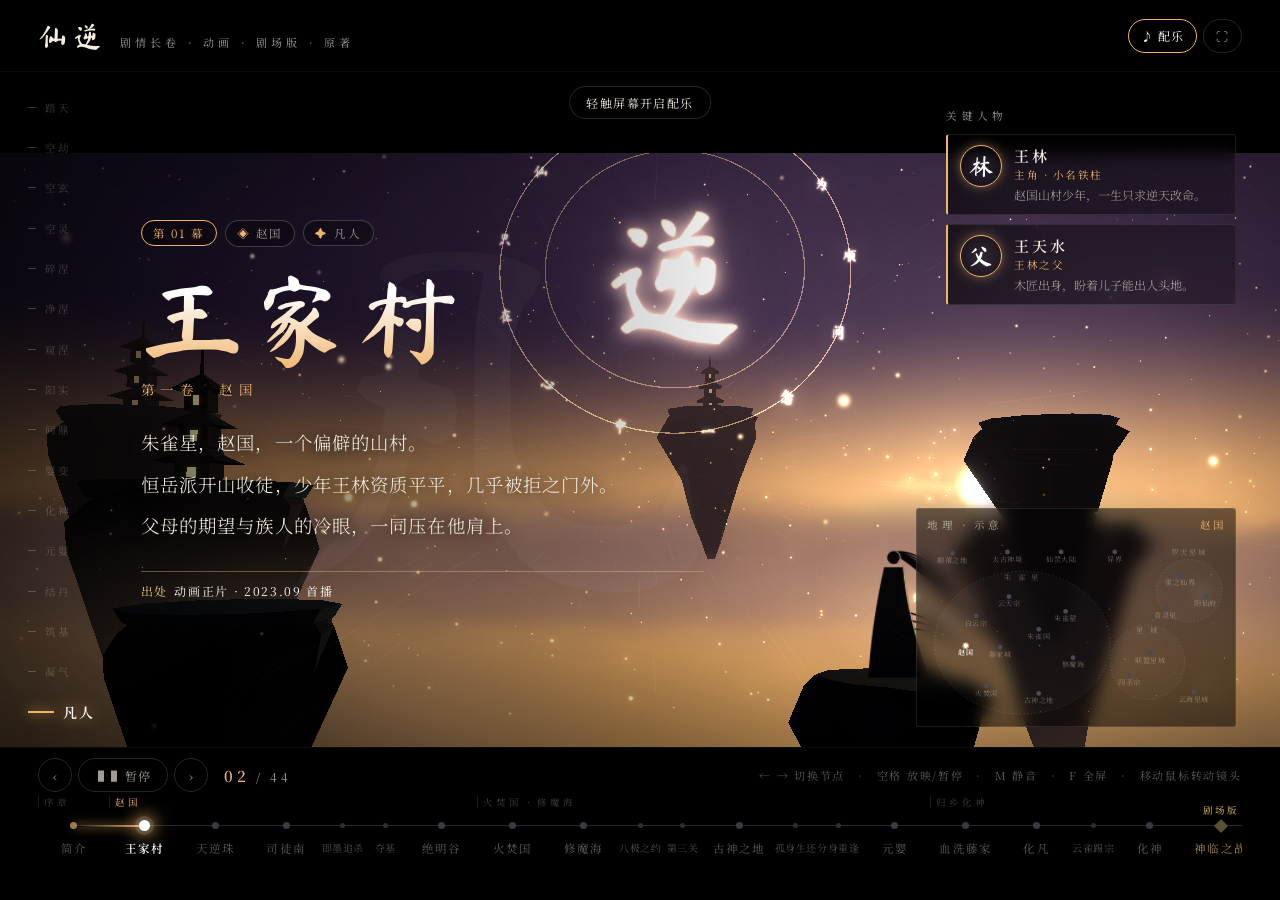
==== commit 7e6d83b0: "仙逆：去掉开场选择，打开即自动播放 Co-Authored-By: Claude Opus 5.5 <noreply@anthropic.com>" ====
--- a/仙逆/index.html
+++ b/仙逆/index.html
@@ -167,20 +167,8 @@
 #note{position:absolute;left:50%;top:calc(var(--bt) + 14px);transform:translate(-50%,-6px);z-index:40;background:rgba(0,0,0,.85);border:1px solid rgba(255,255,255,.14);border-radius:99px;padding:7px 16px;font-size:12px;letter-spacing:.12em;opacity:0;transition:.4s;pointer-events:none;max-width:calc(100vw - 32px);white-space:nowrap;overflow:hidden;text-overflow:ellipsis}
 #note.show{opacity:1;transform:translate(-50%,0)}
 
-/* splash */
-#splash{position:absolute;inset:0;z-index:50;display:flex;flex-direction:column;align-items:center;justify-content:center;text-align:center;padding:0 16px;background:radial-gradient(ellipse at 50% 55%,rgba(5,6,16,.15),rgba(0,0,0,.8));transition:opacity 1.4s ease,visibility 1.4s}
-#splash.gone{opacity:0;visibility:hidden;pointer-events:none}
 .bar,.rail,.map,#cards,#content{transition:opacity 1.6s ease}
 #app.pre .bar,#app.pre .rail,#app.pre .map,#app.pre #cards,#app.pre #content{opacity:0}
-#splash .q{font-family:var(--brush);font-size:clamp(16px,2.2vh,22px);letter-spacing:.4em;padding-left:.4em;color:var(--gold);margin-bottom:14px;opacity:0;animation:rise 1.6s .3s forwards}
-#splash .q cite{display:block;font-family:var(--serif);font-style:normal;font-size:10.5px;letter-spacing:.3em;color:var(--fg3);margin-top:6px}
-#splash h2{font-family:var(--brush);font-weight:400;font-size:clamp(90px,19vw,250px);line-height:1;letter-spacing:.14em;padding-left:.14em;background:linear-gradient(180deg,#fff 20%,#d9c28a 70%,#6c5a2c);-webkit-background-clip:text;background-clip:text;color:transparent;filter:drop-shadow(0 0 40px rgba(230,196,112,.35));opacity:0;animation:rise 2.2s .6s forwards}
-#splash .s{margin:12px 0 34px;font-size:clamp(12px,1.7vh,15px);letter-spacing:.36em;padding-left:.36em;line-height:2;color:var(--fg2);opacity:0;animation:rise 1.6s 1.4s forwards;text-wrap:balance}
-#splash .bt{display:flex;gap:14px;flex-wrap:wrap;justify-content:center;opacity:0;animation:rise 1.4s 2s forwards}
-.cta{height:50px;padding:0 34px;border:1px solid var(--gold);color:#fff;letter-spacing:.4em;font-size:14px;border-radius:2px;background:linear-gradient(120deg,rgba(230,196,112,.22),rgba(230,196,112,.04));transition:.3s}
-.cta:hover{box-shadow:0 0 30px -4px var(--gold);background:linear-gradient(120deg,rgba(230,196,112,.4),rgba(230,196,112,.1))}
-.cta.alt{border-color:rgba(255,255,255,.3);background:none;color:var(--fg2)}
-#splash .n{position:absolute;bottom:calc(3.5vh + env(safe-area-inset-bottom,0px));font-size:11px;letter-spacing:.2em;color:var(--fg3);line-height:1.9;padding:0 16px;opacity:0;animation:rise 1.4s 2.6s forwards}
 
 @media(max-width:1100px){.hint{display:none}}
 @media(max-width:820px){
@@ -242,16 +230,6 @@
     <div class="tl" id="tl"><div class="tl-in" id="tlIn"><div class="arcs" id="arcs"></div><div class="track"><div class="fill" id="fill"></div></div></div></div>
   </footer>
 
-  <section id="splash">
-    <p class="q">顺为凡，逆则仙，只在心中一念间<cite>— 耳根《仙逆》</cite></p>
-    <h2>仙逆</h2>
-    <p class="s">从赵国山村到踏天之路<br>动画 · 剧场版《神临之战》《弑仙之战》 · 原著后传</p>
-    <div class="bt">
-      <button class="cta" id="goAuto" type="button">入境 · 电影模式</button>
-      <button class="cta alt" id="goManual" type="button">入境 · 手动浏览</button>
-    </div>
-    <p class="n">原著 耳根　·　动画 铸梦动画 × 腾讯视频　·　进入后开始配乐（建议佩戴耳机）</p>
-  </section>
 </div>
 
 <script src="vendor/three/three.min.js"></script>
@@ -467,7 +445,6 @@
  tomb:env({sky:['#0a0302','#2a0a06','#6a1e0c'],fog:'#3a1208',fogD:.0032,sun:{t:0,c:'#ff8a40',d:[.06,.2,-1],s:.03,g:.7},amb:'#5a2a14',low:'#060202',high:'#1e0a06',rim:'#ffa060',mist:'#6a1e0c',mistH:-16,mistA:.6,terrain:'canyon',ceiling:true,parts:{m:'rise',c:'#ffa050',s:2,v:1.4,n:.7},props:['seal'],hero:{rim:'#ffb070'},cam:{from:[-4,3.4,25],to:[-3,3,19],look:[-6,9,-90]},bloom:1}),
  scroll:env({sky:['#140a1a','#4a2a5a','#e0b878'],fog:'#8a6a58',fogD:.0024,sun:{t:1,c:'#fff0c8',d:[.06,.14,-1],s:.03,g:.8},amb:'#8a6a7a',low:'#100810',high:'#3a2a3a',rim:'#ffe0a8',mist:'#e0b878',mistH:-12,mistA:.6,terrain:'peaks',clouds:{y:-10,c:'#e8c898',n:.7,o:.4},parts:{m:'float',c:'#ffe8b8',s:2,v:.4,n:.4},props:['pagodas'],hero:{rim:'#ffe6b8'},bloom:.8}),
  intro:env({sky:['#05040c','#2a1a3a','#e8a860'],fog:'#6a4a50',fogD:.0019,sun:{t:1,c:'#ffe0b0',d:[.3,.035,-1],s:.024,g:.55},amb:'#6a5070',low:'#08060c',high:'#2a2034',rim:'#ffd8a0',mistA:0,clouds:{y:-14,c:'#d8a888',n:1,o:.45,spread:8,size:1.3},parts:{m:'rise',c:'#ffd890',s:2.2,v:1.4,n:.8},props:['islands','bigglyph'],hero:{rim:'#ffdca8',rock:'float'},cam:{from:[-16,13,66],to:[-5,3.4,24],look:[-8,11,-80]},bloom:.9}),
- splash:env({sky:['#02030a','#090b22','#1c1244'],fog:'#0a0c24',fogD:.0009,sun:{t:1,c:'#c3d6ff',d:[.12,.2,-1],s:.01,g:.6},neb:['#3a3ac0','#2a96c8',.9],stars:1,parts:{m:'float',c:'#aac8ff',s:1.8,v:.3,n:.3},props:['planetBlue','asteroids'],hero:{rim:'#b0c8ff',rock:'float'},cam:{from:[-6,3.8,28],to:[-5,3.4,23]},bloom:.9}),
 };
 
 /* ====================== 3D 引擎 ====================== */
@@ -921,7 +898,7 @@
     ['sawtooth','sawtooth','sine','sine'].forEach((ty,i)=>{const o=ctx.createOscillator();o.type=ty;o.frequency.value=73;const g=ctx.createGain();g.gain.value=i<2?.5:1;o.connect(g);g.connect(lp);o.start();droneO.push(o)});lp.connect(droneG);out(droneG,0,.6);
     rumbleG=ctx.createGain();rumbleG.gain.value=0;const rn=ctx.createBufferSource();rn.buffer=noiseBuf;rn.loop=true;const rl=ctx.createBiquadFilter();rl.type='lowpass';rl.frequency.value=130;rn.connect(rl);rl.connect(rumbleG);rumbleG.connect(master);rn.start();
     nextT=ctx.currentTime+.2;setInterval(tick,80);setMood(Object.keys(M).find(k=>M[k]===mood)||'calm');applyVol();return true}
-  return{start,setMood,crack,swell,rise,get on(){return on},toggle(){on=!on;applyVol()},resume(){applyVol()},setPlaying(p){if(p===playing)return;playing=p;applyVol()},setHidden(h){hidden=h;applyVol()}};
+  return{start,setMood,crack,swell,rise,get on(){return on},get state(){return ctx?ctx.state:'none'},toggle(){on=!on;applyVol()},resume(){applyVol()},setPlaying(p){if(p===playing)return;playing=p;applyVol()},setHidden(h){hidden=h;applyVol()}};
 })();
 if(GL)GL.onCrack=()=>Music.crack();
 let noteT;function note2(m){const n=$('#note');n.textContent=m;n.classList.add('show');clearTimeout(noteT);noteT=setTimeout(()=>n.classList.remove('show'),3000)}
@@ -1024,9 +1001,6 @@
 /* ====================== 主循环与控制 ====================== */
 let last=performance.now();
 function loop(now){const dt=Math.min(.05,(now-last)/1000);last=now;if(GL){GL.update(dt);GL.render();GL.adapt(dt)}Timeline.tick(now);requestAnimationFrame(loop)}
-function enter(auto){$('#splash').classList.add('gone');$('#app').classList.remove('pre');if(!Music.start())note2('当前浏览器不支持音频');Music.resume();Timeline.auto=auto;Timeline.go(0)}
-$('#goAuto').onclick=()=>enter(true);
-$('#goManual').onclick=()=>enter(false);
 $('#bPrev').onclick=()=>{Timeline.prev();Music.resume()};
 $('#bNext').onclick=()=>{Timeline.next();Music.resume()};
 $('#bPlay').onclick=()=>{const c=NODES[Timeline.idx];Music.resume();if(c.end){Timeline.auto=true;Timeline.go(0)}else Timeline.toggle()};
@@ -1034,7 +1008,6 @@
 $('#bFull').onclick=fs;
 function fs(){try{if(document.fullscreenElement)document.exitFullscreen();else{const r=document.documentElement.requestFullscreen&&document.documentElement.requestFullscreen();if(!r)note2('当前环境不支持全屏');else r.catch(()=>note2('当前环境不支持全屏'))}}catch(e){note2('当前环境不支持全屏')}}
 addEventListener('keydown',e=>{
-  if(!$('#splash').classList.contains('gone')){if(e.key==='Enter')enter(true);return}
   if(e.key==='ArrowRight'||e.key==='PageDown')Timeline.next();
   else if(e.key==='ArrowLeft'||e.key==='PageUp')Timeline.prev();
   else if(e.key===' '){e.preventDefault();$('#bPlay').click()}
@@ -1043,11 +1016,16 @@
   else if(e.key==='Home')Timeline.go(0);else if(e.key==='End')Timeline.go(N-1);
 });
 let tx=null;addEventListener('touchstart',e=>{tx=e.touches[0].clientX},{passive:true});
-addEventListener('touchend',e=>{if(tx===null)return;const dx=e.changedTouches[0].clientX-tx;tx=null;if(!$('#splash').classList.contains('gone'))return;if(Math.abs(dx)>60&&!e.target.closest('.tl,#cards,.bar'))dx<0?Timeline.next():Timeline.prev()},{passive:true});
+addEventListener('touchend',e=>{if(tx===null)return;const dx=e.changedTouches[0].clientX-tx;tx=null;if(Math.abs(dx)>60&&!e.target.closest('.tl,#cards,.bar'))dx<0?Timeline.next():Timeline.prev()},{passive:true});
 document.addEventListener('visibilitychange',()=>{if(document.hidden){if(Timeline.auto)Timeline.pausedAt=performance.now()-Timeline.t0}else{if(Timeline.auto)Timeline.t0=performance.now()-(Timeline.pausedAt||0);last=performance.now()}Music.setHidden(document.hidden)});
 let rz;addEventListener('resize',()=>{clearTimeout(rz);rz=setTimeout(()=>GL&&GL.resize(),120)});
 
-if(GL)GL.go('splash',{instant:true});else $('#stage').style.background='linear-gradient(180deg,#02030a,#090b22 55%,#1c1244)';
+function audioHint(){const n=$('#note');n.textContent='轻触屏幕开启配乐';n.classList.add('show');const ev=['pointerdown','keydown','touchstart'];
+  const go=()=>{Music.resume();n.classList.remove('show');ev.forEach(t=>removeEventListener(t,go,true))};ev.forEach(t=>addEventListener(t,go,true))}
+$('#app').classList.remove('pre');
+if(!Music.start())note2('当前浏览器不支持音频');
+Timeline.auto=true;Timeline.go(0);
+setTimeout(()=>{if(Music.state==='suspended')audioHint()},700);
 requestAnimationFrame(loop);
 })();
 </script>
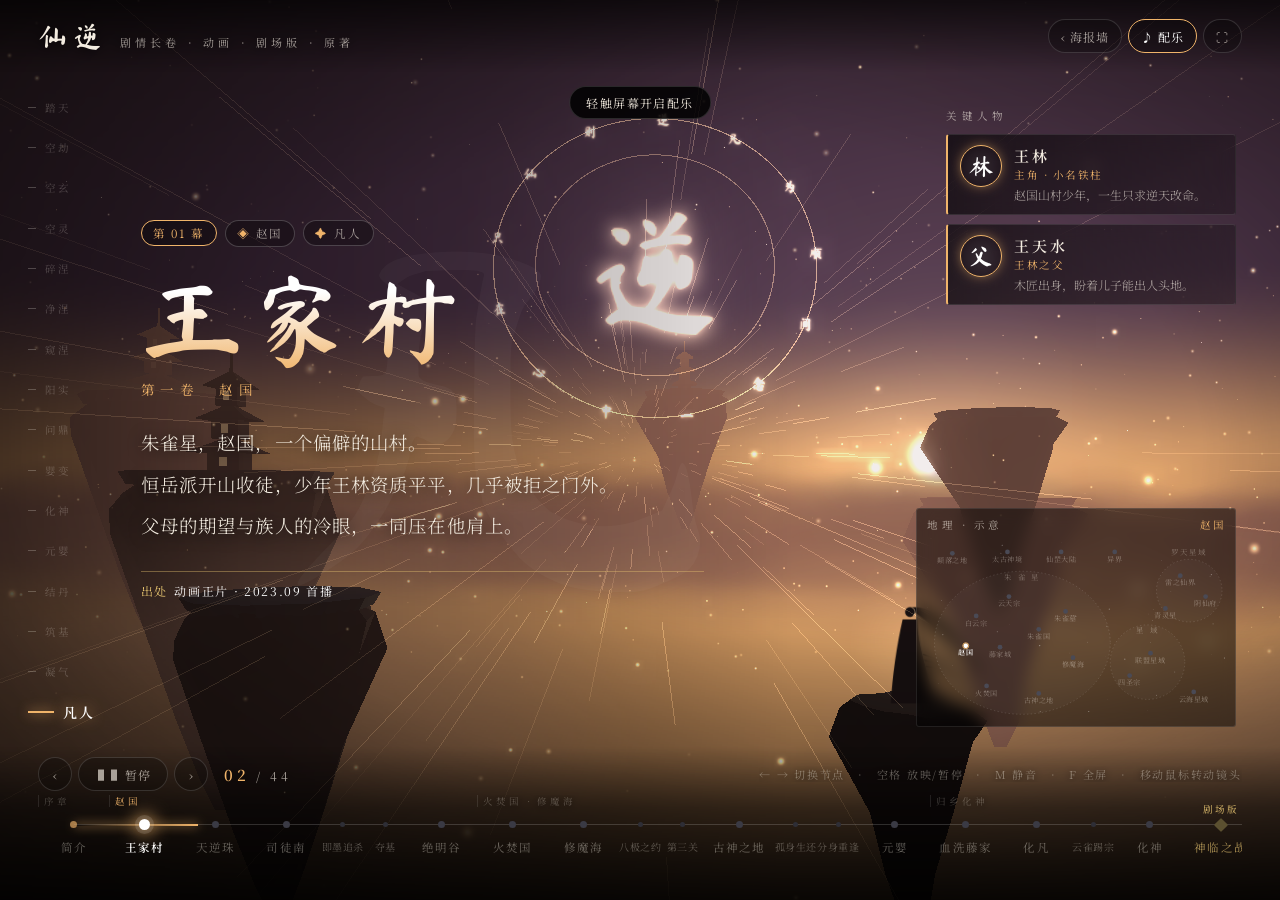
==== commit a5c129c8: "手机从海报进入自动出声；全端画面铺满；每页文字出完停 3 秒 - 点海报时解锁声音，并在海报墙页内打开作品，手机上也能直接出声 - 作品页加“海报墙”返回按钮；后退、前进都能正确切换 - 去掉上下黑边" ====
--- a/仙逆/index.html
+++ b/仙逆/index.html
@@ -7,7 +7,7 @@
 <title>仙逆剧情长卷</title>
 <link rel="stylesheet" href="fonts/fonts.css">
 <style>
-/* Layout: letterboxed 3D cinema stage. Left = realm rail, centre-left = story, right = people cards + map, bottom bar = labelled timeline. Single dark look by design. */
+/* Layout: full-bleed 3D stage, top/bottom bars float over it as gradients. Left = realm rail, centre-left = story, right = people cards + map, bottom bar = labelled timeline. Single dark look by design. */
 :root{
   color-scheme:dark;
   --accent:#f0b46a; --gold:#e6c470; --blood:#ff5a4a; --novel:#bcd0ff; --ink:#05060a; --fg:#f3ece0; --fg2:rgba(243,236,224,.66); --fg3:rgba(243,236,224,.38);
@@ -28,17 +28,18 @@
 #fade{position:absolute;inset:0;pointer-events:none;opacity:0;background:#000}
 #flash{position:absolute;inset:0;background:#fff;opacity:0;pointer-events:none;mix-blend-mode:screen}
 
-/* letterbox */
-.bar{position:absolute;left:0;right:0;background:#000;z-index:20}
-.bar.top{top:0;height:calc(var(--bt) + env(safe-area-inset-top,0px));padding:env(safe-area-inset-top,0px) clamp(14px,3vw,44px) 0;display:flex;align-items:center;justify-content:space-between;gap:12px;border-bottom:1px solid rgba(255,255,255,.04)}
-.bar.bottom{bottom:0;height:calc(var(--bb) + env(safe-area-inset-bottom,0px));padding:10px clamp(12px,3vw,44px) calc(8px + env(safe-area-inset-bottom,0px));display:flex;flex-direction:column;justify-content:space-between;border-top:1px solid rgba(255,255,255,.05)}
-.logo{display:flex;align-items:baseline;gap:12px;white-space:nowrap;min-width:0}
+/* 顶栏、底栏：渐变叠在画面上，不留黑边 */
+.bar{position:absolute;left:0;right:0;z-index:20}
+.bar.top{top:0;height:calc(var(--bt) + env(safe-area-inset-top,0px));padding:env(safe-area-inset-top,0px) clamp(14px,3vw,44px) 0;display:flex;align-items:center;justify-content:space-between;gap:12px;background:linear-gradient(180deg,rgba(0,0,0,.62),rgba(0,0,0,0))}
+.bar.bottom{bottom:0;height:calc(var(--bb) + env(safe-area-inset-bottom,0px));padding:10px clamp(12px,3vw,44px) calc(8px + env(safe-area-inset-bottom,0px));display:flex;flex-direction:column;justify-content:space-between;background:linear-gradient(0deg,rgba(0,0,0,.85),rgba(0,0,0,.5) 60%,rgba(0,0,0,0));text-shadow:0 1px 8px rgba(0,0,0,.8)}
+.logo{display:flex;align-items:baseline;gap:12px;white-space:nowrap;min-width:0;text-shadow:0 1px 12px rgba(0,0,0,.7)}
 .logo b{font-family:var(--brush);font-weight:400;font-size:clamp(22px,3.2vh,34px);letter-spacing:.2em}
 .logo span{font-size:11px;letter-spacing:.38em;color:var(--fg2)}
 .ctl{display:flex;gap:6px;align-items:center}
-.ibtn{height:34px;min-width:34px;padding:0 12px;border:1px solid rgba(255,255,255,.14);border-radius:17px;font-size:12px;letter-spacing:.08em;color:var(--fg2);transition:.25s;display:inline-flex;align-items:center;justify-content:center;gap:6px;white-space:nowrap}
+.ibtn{height:34px;min-width:34px;padding:0 12px;border:1px solid rgba(255,255,255,.14);border-radius:17px;font-size:12px;letter-spacing:.08em;color:var(--fg2);background:rgba(0,0,0,.28);transition:.25s;display:inline-flex;align-items:center;justify-content:center;gap:6px;white-space:nowrap}
 .ibtn:hover{color:#fff;border-color:var(--accent);box-shadow:0 0 14px -2px var(--accent)}
 .ibtn.on{color:#fff;border-color:var(--accent)}
+a.ibtn{text-decoration:none}
 .row1{display:flex;align-items:center;justify-content:space-between;gap:12px}
 .pl{display:flex;align-items:center;gap:6px}
 .pl .ibtn{width:34px;padding:0}
@@ -184,10 +185,19 @@
   .card .d,.card .r{display:none}
   .seal{width:32px;height:32px;font-size:18px}
   .card .n{font-size:13px;align-self:center}
-  .map,.rail,.bigch{display:none}
+  .map,.bigch{display:none}
   .scrim{background:linear-gradient(0deg,rgba(0,0,0,.8),rgba(0,0,0,.25) 60%,transparent)}
   .ibtn{padding:0 9px}
   #toast{left:50%}
+  /* 保留左侧境界栏，缩小显示 */
+  .rail{left:6px;top:calc(var(--bt) + 6px);bottom:calc(var(--bb) + 66px)}
+  .rl{height:12px;gap:5px;font-size:8.5px;letter-spacing:.06em}
+  .rl::before{width:5px}
+  .rl.got::before{width:8px}
+  .rl.cur{font-size:11px}
+  .rl.cur::before{width:12px;height:2px}
+  .rl.foe::after{font-size:7.5px;line-height:10px;padding:0 2px}
+  #content{left:62px}
 }
 @media(prefers-reduced-motion:reduce){.ln,.card,.ping{animation-duration:.01s!important;animation-delay:0s!important}}
 </style>
@@ -212,6 +222,7 @@
   <header class="bar top">
     <div class="logo"><b>仙逆</b><span>剧情长卷 · 动画 · 剧场版 · 原著</span></div>
     <div class="ctl">
+      <a class="ibtn" id="bHome" href="../">‹ 海报墙</a>
       <button class="ibtn on" id="bMusic" type="button">♪ 配乐</button>
       <button class="ibtn" id="bFull" type="button" aria-label="全屏">⛶</button>
     </div>
@@ -890,7 +901,7 @@
     droneG.gain.setTargetAtTime(mood.dr*.1,t,1.5);rumbleG.gain.setTargetAtTime(mood.rum,t,1.2)}
   function applyVol(){const want=on&&playing&&!hidden;if(ctx){if(want&&ctx.state==='suspended')ctx.resume();master.gain.setTargetAtTime(want?.8:0,ctx.currentTime,want?.5:.12);clearTimeout(susT);if(!want)susT=setTimeout(()=>{if(!(on&&playing&&!hidden)&&ctx.state==='running')ctx.suspend()},700)}const b=$('#bMusic');b.textContent=on?'♪ 配乐':'♪ 静音';b.classList.toggle('on',on)}
   function start(){if(started)return true;const AC=window.AudioContext||window.webkitAudioContext;if(!AC)return false;started=true;
-    ctx=new AC();master=ctx.createGain();master.gain.value=0;const comp=ctx.createDynamicsCompressor();master.connect(comp);comp.connect(ctx.destination);
+    ctx=(()=>{try{if(window.parent!==window&&window.parent.__xnCtx)return window.parent.__xnCtx}catch(e){}return null})()||new AC();master=ctx.createGain();master.gain.value=0;const comp=ctx.createDynamicsCompressor();master.connect(comp);comp.connect(ctx.destination);
     const sr=ctx.sampleRate,len=sr*3.4,ir=ctx.createBuffer(2,len,sr);for(let c=0;c<2;c++){const d=ir.getChannelData(c);for(let i=0;i<len;i++)d[i]=(Math.random()*2-1)*Math.pow(1-i/len,2.6)}
     const cv=ctx.createConvolver();cv.buffer=ir;verbSend=ctx.createGain();verbSend.gain.value=.7;verbSend.connect(cv);cv.connect(master);
     noiseBuf=ctx.createBuffer(1,sr*2,sr);{const d=noiseBuf.getChannelData(0);for(let i=0;i<d.length;i++)d[i]=Math.random()*2-1}
@@ -939,7 +950,7 @@
   const re=rail.querySelector(`.rl[data-i="${c.realm}"]`);if(re){re.classList.remove('pulse');void re.offsetWidth;re.classList.add('pulse')}}
 const Timeline={
   idx:-1,auto:false,t0:0,pausedAt:0,
-  dwell(c){return c.end?9e9:(5.4+c.lines.length*3.1+(c.film||c.prologue?3:0))*1000/SPEED},
+  dwell(c){return c.end?9e9:this.hold},
   go(i){
     i=Math.max(0,Math.min(N-1,i));if(i===this.idx)return;
     const prev=this.idx>=0?NODES[this.idx]:null,c=NODES[i],fwd=i>this.idx;
@@ -954,6 +965,8 @@
     content.querySelectorAll('.panel').forEach(p=>{p.classList.add('out');setTimeout(()=>p.remove(),750)});
     const p=document.createElement('div');p.className='panel';
     const D0=c.prologue?3:instant?.2:(c.film?3.2:1.25/SPEED),d=n=>`style="--d:${(D0+n/SPEED).toFixed(2)}s"`,L=c.lines.length;
+    // 最后出现的是出处一栏（动画 1 秒），全部出现后再停 3 秒
+    this.hold=(D0+(.9+L*1.05)/SPEED+1+3)*1000;
     const lines=c.lines.map((l,k)=>`<p class="ln" ${d(.9+k*1.05)}>${l}</p>`).join('');
     let slate=`<span>出处<b>${c.src}</b></span>`;
     if(c.film)slate=`<span>${c.tbd?'状态':'上线'}<b>${c.film}</b></span>`+slate;
@@ -1006,6 +1019,7 @@
 $('#bPlay').onclick=()=>{const c=NODES[Timeline.idx];Music.resume();if(c.end){Timeline.auto=true;Timeline.go(0)}else Timeline.toggle()};
 $('#bMusic').onclick=()=>{Music.start();Music.resume();Music.toggle()};
 $('#bFull').onclick=fs;
+$('#bHome').onclick=e=>{if(window.parent!==window){e.preventDefault();try{window.parent.history.back()}catch(_){location.href='../'}}};
 function fs(){try{if(document.fullscreenElement)document.exitFullscreen();else{const r=document.documentElement.requestFullscreen&&document.documentElement.requestFullscreen();if(!r)note2('当前环境不支持全屏');else r.catch(()=>note2('当前环境不支持全屏'))}}catch(e){note2('当前环境不支持全屏')}}
 addEventListener('keydown',e=>{
   if(e.key==='ArrowRight'||e.key==='PageDown')Timeline.next();
--- a/仙逆/fonts/fonts.css
+++ b/仙逆/fonts/fonts.css
@@ -4,7 +4,7 @@
   font-weight: 400;
   font-display: swap;
   src: url(mashanzheng-400-0.woff2) format('woff2');
-  unicode-range: U+20-7e, U+b7, U+d7, U+2013-2014, U+2018-2019, U+201c-201d, U+2026, U+2039-203a, U+2190, U+2192, U+21bb, U+25b6, U+25c8, U+266a, U+26f6, U+2726, U+275a, U+3000-3002, U+3008-300d, U+3010-3011, U+4e00, U+4e03, U+4e09-4e0b, U+4e0d-4e0e, U+4e16, U+4e1c, U+4e24, U+4e2a, U+4e2d, U+4e34, U+4e39-4e3b, U+4e49, U+4e4b, U+4e4e, U+4e50, U+4e5d, U+4e5f, U+4e61, U+4e71, U+4e86, U+4e89, U+4e8b-4e8c, U+4e8e, U+4e91, U+4e94, U+4ea4, U+4ea6, U+4eb2, U+4eba, U+4ec7, U+4ecb, U+4ece, U+4ed6-4ed7, U+4ed9, U+4ee3, U+4ee5, U+4ef6, U+4f0f, U+4f17, U+4f1f-4f20, U+4f24, U+4f2a, U+4f34, U+4f53, U+4f5a, U+4f5c, U+4f69, U+4f7f, U+4f8b, U+4fa0, U+4fa7, U+4fbf, U+4fee, U+5012, U+501a, U+501f, U+5029, U+503e, U+504f, U+505c, U+5077, U+5080, U+50b2, U+50cf, U+50fb, U+5121, U+513f, U+5143-5144, U+5148-5149, U+514b, U+5165, U+5168, U+516b-516d, U+5170-5171, U+5173, U+5176-5178, U+517d, U+5185, U+518d, U+51b2, U+51b7, U+51c0, U+51dd, U+51e0-51e1, U+51ed, U+51f6, U+51fa-51fb, U+5206-5207, U+5217, U+5219-521b, U+521d, U+5230, U+5236, U+523b, U+524d, U+5267, U+5269-526a, U+5288, U+529b, U+529f, U+52a8-52a9, U+52ab, U+52bf, U+5316, U+5320, U+5341, U+5343, U+5347, U+534a, U+5357, U+536b, U+5370-5371, U+5373-5374, U+5377, U+5389, U+538b, U+539f, U+53bb, U+53cb-53cd, U+53d1, U+53d6-53d8, U+53e4, U+53e6, U+53ea-53eb, U+53f1, U+53f3, U+53f7-53f8, U+5408, U+540c-540e, U+541b, U+541e, U+542b, U+542f, U+5468, U+547d, U+54a4, U+54c1, U+5524, U+552f, U+559c, U+5668, U+566a, U+566c, U+56ca, U+56db, U+56de, U+56f0, U+56f4, U+56fd-56fe, U+5706, U+571f, U+5723, U+5728, U+5730, U+573a, U+5750, U+575f, U+57ce, U+57df, U+57fa, U+5811, U+5851, U+5854, U+5883, U+5893, U+58a8, U+58eb, U+58f0, U+5904, U+590d, U+5916, U+591a, U+591c, U+5927, U+5929-592a, U+5934, U+593a, U+5954, U+5973, U+5979, U+5982, U+59bb, U+59cb, U+59da, U+5a49, U+5a74, U+5b50, U+5b58-5b59, U+5b64, U+5b87-5b89, U+5b8c, U+5b97-5b9a, U+5b9d-5b9e, U+5bb6, U+5bb9, U+5bbf, U+5bc2, U+5bf9, U+5bfc, U+5bff, U+5c01, U+5c04, U+5c06, U+5c0a, U+5c0f, U+5c11, U+5c18, U+5c31, U+5c38, U+5c3d, U+5c40, U+5c42, U+5c4f;
+  unicode-range: U+20-7e, U+b7, U+2013-2014, U+201c-201d, U+2039-203a, U+2190, U+2192, U+21bb, U+25b6, U+25c8, U+266a, U+26f6, U+2726, U+275a, U+3000-3002, U+4e00, U+4e03, U+4e09-4e0b, U+4e0d-4e0e, U+4e16, U+4e1c, U+4e24, U+4e2a, U+4e2d, U+4e34, U+4e39-4e3b, U+4e49, U+4e4b, U+4e4e, U+4e50, U+4e5d, U+4e5f, U+4e61, U+4e71, U+4e86, U+4e89, U+4e8b-4e8c, U+4e8e, U+4e91, U+4e94, U+4ea4, U+4ea6, U+4eb2, U+4eba, U+4ec7, U+4ecb, U+4ece, U+4ed6-4ed7, U+4ed9, U+4ee3, U+4ee5, U+4ef6, U+4f0f, U+4f17, U+4f1f-4f20, U+4f24, U+4f2a, U+4f34, U+4f53, U+4f5a, U+4f5c, U+4f7f, U+4f8b, U+4fa0, U+4fa7, U+4fbf, U+4fdd, U+4fee, U+5012, U+501a, U+501f, U+5029, U+503e, U+504f, U+505c, U+5077, U+5080, U+50b2, U+50cf, U+50fb, U+5121, U+513f, U+5143-5144, U+5148-5149, U+514b, U+5165, U+5168, U+516b-516d, U+5170-5171, U+5173, U+5176-5178, U+517d, U+5185, U+518d, U+51b2, U+51b7, U+51c0, U+51dd, U+51e0-51e1, U+51ed, U+51f6, U+51fa-51fb, U+5206-5207, U+5217, U+5219-521b, U+521d, U+5230, U+5236, U+523b, U+524d, U+5267, U+5269-526a, U+5288, U+529b, U+529f, U+52a8-52a9, U+52ab, U+52bf, U+5316, U+5320, U+5341, U+5343, U+5347, U+534a, U+5357, U+536b, U+5370-5371, U+5373-5374, U+5377, U+5389, U+538b, U+539f, U+53bb, U+53cb-53cd, U+53d1, U+53d6-53d8, U+53e0, U+53e4, U+53e6, U+53ea-53eb, U+53f1, U+53f3, U+53f7-53f8, U+5408, U+540c-540e, U+541b, U+541e, U+542b, U+542f, U+5468, U+547d, U+54a4, U+54c1, U+5524, U+552f, U+559c, U+5668, U+566a, U+566c, U+56ca, U+56db, U+56de, U+56f0, U+56f4, U+56fd-56fe, U+5706, U+571f, U+5723, U+5728, U+5730, U+573a, U+5750, U+575f, U+57ce, U+57df, U+57fa, U+5811, U+5851, U+5854, U+5883, U+5893, U+5899, U+58a8, U+58eb, U+58f0, U+5904, U+590d, U+5916, U+591a, U+591c, U+5927, U+5929-592a, U+5934, U+593a, U+5954, U+5973, U+5979, U+5982, U+59bb, U+59cb, U+59da, U+5a49, U+5a74, U+5b50, U+5b58-5b59, U+5b64, U+5b87-5b89, U+5b8c, U+5b97-5b9a, U+5b9d-5b9e, U+5bb6, U+5bb9, U+5bbf, U+5bc2, U+5bf9, U+5bfc, U+5bff, U+5c01, U+5c04, U+5c06, U+5c0a, U+5c0f, U+5c11, U+5c18, U+5c31, U+5c38, U+5c3d, U+5c40, U+5c42, U+5c4f, U+5c55, U+5c60, U+5c71, U+5cb3, U+5cf0, U+5d1b, U+5d29, U+5dc5, U+5de6, U+5dee;
 }
 @font-face {
   font-family: 'Ma Shan Zheng';
@@ -12,7 +12,7 @@
   font-weight: 400;
   font-display: swap;
   src: url(mashanzheng-400-1.woff2) format('woff2');
-  unicode-range: U+5c55, U+5c60, U+5c71, U+5cb3, U+5cf0, U+5d1b, U+5d29, U+5dc5, U+5dee, U+5df1-5df2, U+5e03, U+5e08, U+5e1d, U+5e26, U+5e2d, U+5e55, U+5e61, U+5e73-5e74, U+5e76, U+5e8f, U+5e95, U+5e9c, U+5ea6-5ea7, U+5efa, U+5f00, U+5f02, U+5f0f, U+5f11, U+5f15, U+5f1f-5f20, U+5f31, U+5f3a, U+5f52-5f53, U+5f62, U+5f71, U+5f79, U+5f7b, U+5f80, U+5f84-5f85, U+5f92, U+5f97, U+5faa, U+5fc3, U+5fc6, U+5fd7, U+5ff5, U+6001, U+6028, U+6052, U+6062, U+6068, U+6076, U+609f, U+60b2, U+60c5, U+60ca, U+60dc, U+60f9, U+6108, U+610f, U+6155, U+6210, U+6218, U+622e, U+6234, U+6240, U+624b, U+6253, U+627e-627f, U+628a, U+62a2, U+62a4, U+62bd, U+62d2-62d3, U+62dc, U+62fc, U+6301-6302, U+6307, U+6311, U+631a, U+6321, U+6362, U+636e, U+6388, U+638c, U+63a2, U+63a5, U+63a7-63a8, U+63f4, U+643a, U+6495, U+64ad, U+64cd-64ce, U+652f, U+6536, U+6539, U+653e, U+6545, U+6548, U+654c, U+6551, U+6570, U+6574, U+6587, U+6597, U+65a9, U+65b0, U+65b9, U+65c1, U+65cb, U+65cf, U+65e0, U+65e2, U+65e5, U+65f6, U+6603, U+660e, U+6613, U+661f-6620, U+662f, U+664b, U+666f, U+6676, U+667a, U+6682, U+6697, U+66ae, U+66f4, U+66fe, U+6700, U+6708-6709, U+670d, U+671b, U+671d, U+671f, U+6728, U+672a, U+672c, U+672f, U+6731, U+673a, U+6740, U+674e, U+6750-6751, U+6761, U+6765, U+6781, U+6797, U+67f1, U+67f4, U+6807, U+6839, U+683c, U+6863, U+6865, U+6869, U+6885, U+68a6, U+68c0, U+68ee, U+6a21, U+6b21, U+6b32, U+6b63-6b65, U+6b7b, U+6b8b, U+6b92, U+6bc1, U+6bcd, U+6bd2, U+6bd4, U+6c0f, U+6c14, U+6c34, U+6c38, U+6c42, U+6c60, U+6c89, U+6ca1, U+6cd5, U+6cea, U+6cf0, U+6d17, U+6d1e, U+6d2a, U+6d3b, U+6d3e, U+6d41, U+6d4b, U+6d4f, U+6d53, U+6d69, U+6d77, U+6d82, U+6d85, U+6db2, U+6df1, U+6e05, U+6e21, U+6e29, U+6e38, U+6e83, U+6e90, U+6eaf, U+6ee1, U+6f14, U+6f5c, U+6f6e, U+701a, U+706b, U+706d, U+7075, U+7089, U+708e, U+70b9, U+70bc, U+711a, U+7136, U+715e, U+7231, U+7236, U+7247-7248, U+724c, U+7269, U+7275, U+7279, U+72b6, U+72c2, U+72ec, U+7384, U+7387, U+738b, U+73af-73b0, U+73c8, U+73e0, U+7406, U+7409, U+7483, U+751f, U+7528, U+7531-7532, U+7535, U+753b, U+754c, U+7554, U+7559, U+7591, U+75c5, U+766b, U+767d-767e, U+7684, U+7686-7687, U+76ae, U+76c8, U+76d8, U+76db, U+76df, U+76ee, U+76f4, U+76f8, U+76fc, U+770b, U+771f-7720, U+773c, U+7740-7741, U+7761, U+77e5, U+77e9, U+77f3, U+7834, U+788e, U+793a, U+7956, U+795e, U+7981, U+79bb, U+79cd, U+79f0, U+79fb, U+7a7a, U+7a7f, U+7a81, U+7aa5, U+7ae0, U+7aef, U+7b2c, U+7b49, U+7b51, U+7b80, U+7b97, U+7c92, U+7ea2, U+7ea6-7ea7, U+7eb9, U+7ebf, U+7ec8, U+7ed3, U+7ed5, U+7edd, U+7eed, U+7eff, U+7f18, U+7f51, U+7f57, U+7f61, U+7f81, U+8001, U+8003, U+8005, U+800c, U+8033, U+8054, U+805a, U+8089, U+80a9, U+80fd, U+8109, U+811a, U+8131, U+817e, U+81ea, U+81f3, U+820d, U+826f, U+8272, U+8282, U+82cf, U+82e6, U+8352, U+836f, U+843d, U+8457, U+84dd, U+85cf, U+85e4, U+864e, U+865a, U+8679, U+868a, U+874e, U+8776, U+878d, U+8840, U+884c, U+8870, U+88ab, U+88ad, U+88c2, U+8981, U+8986, U+89c1-89c2, U+89c4, U+89c6, U+89c8-89c9;
+  unicode-range: U+5df1-5df2, U+5e03, U+5e08, U+5e1d, U+5e26, U+5e2d, U+5e55, U+5e61, U+5e73-5e74, U+5e76, U+5e8f, U+5e95, U+5e9c, U+5ea6-5ea7, U+5f00, U+5f02, U+5f11, U+5f15, U+5f1f-5f20, U+5f31, U+5f3a, U+5f52-5f53, U+5f62, U+5f71, U+5f79, U+5f7b, U+5f80, U+5f84-5f85, U+5f92, U+5f97, U+5faa, U+5fc3, U+5fc6, U+5fd7, U+5ff5, U+6001, U+6028, U+6052, U+6062, U+6068, U+6076, U+609f, U+60b2, U+60c5, U+60ca, U+60dc, U+60f9, U+6108, U+610f, U+6155, U+6210, U+6218, U+622e, U+6240, U+624b, U+6253, U+627e-627f, U+628a, U+62a2, U+62a4-62a5, U+62bd, U+62d2-62d3, U+62dc, U+62fc, U+6301-6302, U+6307, U+6309, U+6311, U+631a, U+6321, U+6362, U+636e, U+6388, U+638c, U+63a2, U+63a5, U+63a7-63a8, U+63f4, U+643a, U+6495, U+64ad, U+64cd-64ce, U+652f, U+6536, U+6539, U+653e, U+6545, U+6548, U+654c, U+6551, U+6570, U+6574, U+6587, U+6597, U+65a9, U+65b0, U+65b9, U+65c1, U+65cb, U+65cf, U+65e0, U+65e2, U+65e5, U+65f6, U+6603, U+660e, U+6613, U+661f-6620, U+662f, U+663e, U+664b, U+666f, U+6676, U+667a, U+6682, U+6697, U+66ae, U+66f4, U+66fe, U+6700, U+6708-6709, U+670d, U+671b, U+671d, U+671f, U+6728, U+672a, U+672c, U+672f, U+6731, U+673a, U+6740, U+674e, U+6750-6751, U+6761, U+6765, U+6781, U+6797, U+67f1, U+67f4, U+6807, U+680f, U+6839, U+683c, U+6863, U+6865, U+6869, U+6885, U+68a6, U+68c0, U+68ee, U+6b21, U+6b32, U+6b63-6b65, U+6b7b, U+6b8b, U+6b92, U+6bc1, U+6bcd, U+6bd2, U+6bd4, U+6c0f, U+6c14, U+6c34, U+6c38, U+6c42, U+6c60, U+6c89, U+6ca1, U+6cd5, U+6cea, U+6cf0, U+6d17, U+6d1e, U+6d2a, U+6d3b, U+6d3e, U+6d41, U+6d4b, U+6d4f, U+6d53, U+6d69, U+6d77, U+6d82, U+6d85, U+6db2, U+6df1, U+6e05, U+6e21, U+6e29, U+6e38, U+6e83, U+6e90, U+6eaf, U+6ee1, U+6f14, U+6f5c, U+6f6e, U+701a, U+706b, U+706d, U+7075, U+7089, U+708e, U+70b9, U+70bc, U+711a, U+7136, U+715e, U+7231, U+7236, U+7247-7248, U+724c, U+7269, U+7275, U+7279, U+72b6, U+72c2, U+72ec, U+7384, U+7387, U+738b, U+73af-73b0, U+73c8, U+73e0, U+7406, U+7409, U+7483, U+751f, U+7528, U+7531-7532, U+7535, U+753b, U+754c, U+7554, U+7559, U+7591, U+75c5, U+766b, U+767d-767e, U+7684, U+7686-7687, U+76ae, U+76c8, U+76d8, U+76db, U+76df, U+76ee, U+76f4, U+76f8, U+76fc, U+770b, U+771f-7720, U+773c, U+7740-7741, U+7761, U+77e5, U+77e9, U+77f3, U+7834, U+788e, U+793a, U+7956, U+795e, U+7981, U+79bb, U+79cd, U+79f0, U+79fb, U+7a7a, U+7a7f, U+7a81, U+7aa5, U+7ae0, U+7aef, U+7b2c, U+7b49, U+7b51, U+7b80, U+7b97, U+7c92, U+7ea2, U+7ea6-7ea7, U+7eb9, U+7ebf, U+7ec8, U+7ed3, U+7ed5, U+7edd, U+7eed, U+7eff, U+7f18, U+7f29, U+7f51, U+7f57, U+7f61, U+7f81, U+8001, U+8003, U+8005, U+800c, U+8033, U+8054, U+805a, U+8089, U+80a9, U+80fd, U+8109, U+811a, U+8131, U+817e, U+81ea, U+81f3, U+820d, U+826f, U+8272, U+8282, U+82cf, U+82e6, U+8352, U+836f, U+843d, U+8457, U+84dd, U+85cf, U+85e4, U+864e, U+865a, U+8679, U+868a, U+874e, U+8776, U+878d, U+8840, U+884c, U+8870, U+88ab, U+88ad, U+88c2, U+8981, U+8986, U+89c1-89c2, U+89c4, U+89c6, U+89c8-89ca, U+89ce, U+89d2, U+89e3, U+89e6, U+8baf-8bb0, U+8bbe;
 }
 @font-face {
   font-family: 'Ma Shan Zheng';
@@ -20,7 +20,7 @@
   font-weight: 400;
   font-display: swap;
   src: url(mashanzheng-400-2.woff2) format('woff2');
-  unicode-range: U+89ca, U+89ce, U+89d2, U+89e3, U+89e6, U+8bae-8bb0, U+8bbe, U+8bc0, U+8bc6, U+8bdb, U+8bef, U+8bf4, U+8c08, U+8c0b, U+8c1c, U+8c37, U+8c61, U+8d1f, U+8d25, U+8d28, U+8d2f, U+8d44, U+8d60, U+8d70, U+8d74-8d75, U+8d77, U+8d8a, U+8db3, U+8de8, U+8dea, U+8def, U+8df3, U+8e0f, U+8e22, U+8eab, U+8eaf, U+8f66, U+8f6c, U+8f6e, U+8f70, U+8f7b, U+8f7d, U+8f88, U+8fb0, U+8fb9, U+8fc7-8fc8, U+8fd0-8fd1, U+8fd4, U+8fd8-8fd9, U+8fdb-8fdc, U+8fde, U+8feb, U+8ff7, U+8ff9, U+8ffd, U+9001, U+9003, U+9006, U+900f, U+9014, U+901a, U+901e, U+9022, U+9038, U+903c, U+9041, U+9047, U+904d, U+9053, U+9057, U+9063, U+906d, U+90a3, U+914d, U+9177, U+9192, U+91cc-91cd, U+91d1, U+94a5, U+94c1, U+94f8, U+950b, U+9522, U+952e, U+9547, U+955c, U+957f, U+95e8, U+95ea, U+95ed-95ef, U+95f4, U+9601, U+9633-9636, U+9645-9646, U+964d, U+9662, U+9664, U+9668, U+9677, U+968f, U+9694, U+96be, U+96c0, U+96d5, U+96e8, U+96ea, U+96f6-96f7, U+9706-9707, U+9716, U+971c, U+9732, U+9752, U+9759, U+975e, U+9762, U+97f3, U+987a-987b, U+9884, U+9891, U+9897, U+98a0, U+98ce, U+98df, U+9975, U+9996, U+9999, U+9a6c, U+9a70, U+9a8c, U+9a97, U+9aa4, U+9b42, U+9b44, U+9b54, U+9ec4, U+9ed8, U+9f0e, U+9f13, U+9f20, U+9f50, U+ff01, U+ff08-ff09, U+ff0c, U+ff1a-ff1b, U+ff1f;
+  unicode-range: U+8bc0, U+8bc6, U+8bdb, U+8bef, U+8bf4, U+8c08, U+8c0b, U+8c1c, U+8c37, U+8c61, U+8d1f, U+8d25, U+8d28, U+8d2f, U+8d44, U+8d60, U+8d70, U+8d74-8d75, U+8d77, U+8d8a, U+8db3, U+8de8, U+8dea, U+8def, U+8df3, U+8e0f, U+8e22, U+8eab, U+8eaf, U+8f66, U+8f6c, U+8f6e, U+8f70, U+8f74, U+8f7b, U+8f7d, U+8f88, U+8fb0, U+8fb9, U+8fc7-8fc8, U+8fd0-8fd1, U+8fd4, U+8fd8-8fd9, U+8fdb-8fdc, U+8fde, U+8feb, U+8ff7, U+8ff9, U+8ffd, U+9001, U+9003, U+9006, U+900f, U+9014, U+901a, U+901e, U+9022, U+9038, U+903c, U+9041, U+9047, U+904d, U+9053, U+9057, U+9063, U+906d, U+90a3, U+914d, U+9177, U+9192, U+91cc-91cd, U+91d1, U+94a5, U+94ae, U+94c1, U+94fa, U+950b, U+9522, U+952e, U+9547, U+955c, U+957f, U+95e8, U+95ea, U+95ed-95ef, U+95f4, U+9601, U+9633-9636, U+9645-9646, U+964d, U+9662, U+9664, U+9668, U+9677, U+968f, U+9694, U+96be, U+96c0, U+96d5, U+96e8, U+96ea, U+96f6-96f7, U+9706-9707, U+9716, U+971c, U+9732, U+9752, U+9759, U+975e, U+9762, U+97f3, U+987a-987b, U+9884, U+9891, U+9897, U+98a0, U+98ce, U+98df, U+9975, U+9996, U+9999, U+9a6c, U+9a70, U+9a8c, U+9a97, U+9aa4, U+9b42, U+9b44, U+9b54, U+9ec4, U+9ed1, U+9ed8, U+9f0e, U+9f13, U+9f20, U+9f50, U+ff08-ff09, U+ff0c, U+ff1a;
 }
 @font-face {
   font-family: 'Noto Serif SC';
@@ -28,7 +28,7 @@
   font-weight: 300;
   font-display: swap;
   src: url(notoserifsc-300-0.woff2) format('woff2');
-  unicode-range: U+20-7e, U+b7, U+d7, U+2013-2014, U+2018-2019, U+201c-201d, U+2026, U+2039-203a, U+2190, U+2192, U+21bb, U+25b6, U+25c8, U+266a, U+26f6, U+2726, U+275a, U+3000-3002, U+3008-300d, U+3010-3011, U+4e00, U+4e03, U+4e09-4e0b, U+4e0d-4e0e, U+4e16, U+4e1c, U+4e24, U+4e2a, U+4e2d, U+4e34, U+4e39-4e3b, U+4e49, U+4e4b, U+4e4e, U+4e50, U+4e5d, U+4e5f, U+4e61, U+4e71, U+4e86, U+4e89, U+4e8b-4e8c, U+4e8e, U+4e91, U+4e94, U+4ea4, U+4ea6, U+4eb2, U+4eba, U+4ec7, U+4ecb, U+4ece, U+4ed6-4ed7, U+4ed9, U+4ee3, U+4ee5, U+4ef6, U+4f0f, U+4f17, U+4f1f-4f20, U+4f24, U+4f2a, U+4f34, U+4f53, U+4f5a, U+4f5c, U+4f69, U+4f7f, U+4f8b, U+4fa0, U+4fa7, U+4fbf, U+4fee, U+5012, U+501a, U+501f, U+5029, U+503e, U+504f, U+505c, U+5077, U+5080, U+50b2, U+50cf, U+50fb, U+5121, U+513f, U+5143-5144, U+5148-5149, U+514b, U+5165, U+5168, U+516b-516d, U+5170-5171, U+5173, U+5176-5178, U+517d, U+5185, U+518d, U+51b2, U+51b7, U+51c0, U+51dd, U+51e0-51e1, U+51ed, U+51f6, U+51fa-51fb, U+5206-5207, U+5217, U+5219-521b, U+521d, U+5230, U+5236, U+523b, U+524d, U+5267, U+5269-526a, U+5288, U+529b, U+529f, U+52a8-52a9, U+52ab, U+52bf, U+5316, U+5320, U+5341, U+5343, U+5347, U+534a, U+5357, U+536b, U+5370-5371, U+5373-5374, U+5377, U+5389, U+538b, U+539f, U+53bb, U+53cb-53cd, U+53d1, U+53d6-53d8, U+53e4, U+53e6, U+53ea-53eb, U+53f1, U+53f3, U+53f7-53f8, U+5408, U+540c-540e, U+541b, U+541e, U+542b, U+542f, U+5468, U+547d, U+54a4, U+54c1, U+5524, U+552f, U+559c, U+5668, U+566a, U+566c, U+56ca, U+56db, U+56de, U+56f0, U+56f4, U+56fd-56fe, U+5706, U+571f, U+5723, U+5728, U+5730, U+573a, U+5750, U+575f, U+57ce, U+57df, U+57fa, U+5811, U+5851, U+5854, U+5883, U+5893, U+58a8, U+58eb, U+58f0, U+5904, U+590d, U+5916, U+591a, U+591c, U+5927, U+5929-592a, U+5934, U+593a, U+5954, U+5973, U+5979, U+5982, U+59bb, U+59cb, U+59da, U+5a49, U+5a74, U+5b50, U+5b58-5b59, U+5b64, U+5b87-5b89, U+5b8c, U+5b97-5b9a, U+5b9d-5b9e, U+5bb6, U+5bb9, U+5bbf, U+5bc2, U+5bf9, U+5bfc, U+5bff, U+5c01, U+5c04, U+5c06, U+5c0a, U+5c0f, U+5c11, U+5c18, U+5c31, U+5c38, U+5c3d, U+5c40, U+5c42, U+5c4f;
+  unicode-range: U+20-7e, U+b7, U+2013-2014, U+201c-201d, U+2039-203a, U+2190, U+2192, U+21bb, U+25b6, U+25c8, U+266a, U+26f6, U+2726, U+275a, U+3000-3002, U+4e00, U+4e03, U+4e09-4e0b, U+4e0d-4e0e, U+4e16, U+4e1c, U+4e24, U+4e2a, U+4e2d, U+4e34, U+4e39-4e3b, U+4e49, U+4e4b, U+4e4e, U+4e50, U+4e5d, U+4e5f, U+4e61, U+4e71, U+4e86, U+4e89, U+4e8b-4e8c, U+4e8e, U+4e91, U+4e94, U+4ea4, U+4ea6, U+4eb2, U+4eba, U+4ec7, U+4ecb, U+4ece, U+4ed6-4ed7, U+4ed9, U+4ee3, U+4ee5, U+4ef6, U+4f0f, U+4f17, U+4f1f-4f20, U+4f24, U+4f2a, U+4f34, U+4f53, U+4f5a, U+4f5c, U+4f7f, U+4f8b, U+4fa0, U+4fa7, U+4fbf, U+4fdd, U+4fee, U+5012, U+501a, U+501f, U+5029, U+503e, U+504f, U+505c, U+5077, U+5080, U+50b2, U+50cf, U+50fb, U+5121, U+513f, U+5143-5144, U+5148-5149, U+514b, U+5165, U+5168, U+516b-516d, U+5170-5171, U+5173, U+5176-5178, U+517d, U+5185, U+518d, U+51b2, U+51b7, U+51c0, U+51dd, U+51e0-51e1, U+51ed, U+51f6, U+51fa-51fb, U+5206-5207, U+5217, U+5219-521b, U+521d, U+5230, U+5236, U+523b, U+524d, U+5267, U+5269-526a, U+5288, U+529b, U+529f, U+52a8-52a9, U+52ab, U+52bf, U+5316, U+5320, U+5341, U+5343, U+5347, U+534a, U+5357, U+536b, U+5370-5371, U+5373-5374, U+5377, U+5389, U+538b, U+539f, U+53bb, U+53cb-53cd, U+53d1, U+53d6-53d8, U+53e0, U+53e4, U+53e6, U+53ea-53eb, U+53f1, U+53f3, U+53f7-53f8, U+5408, U+540c-540e, U+541b, U+541e, U+542b, U+542f, U+5468, U+547d, U+54a4, U+54c1, U+5524, U+552f, U+559c, U+5668, U+566a, U+566c, U+56ca, U+56db, U+56de, U+56f0, U+56f4, U+56fd-56fe, U+5706, U+571f, U+5723, U+5728, U+5730, U+573a, U+5750, U+575f, U+57ce, U+57df, U+57fa, U+5811, U+5851, U+5854, U+5883, U+5893, U+5899, U+58a8, U+58eb, U+58f0, U+5904, U+590d, U+5916, U+591a, U+591c, U+5927, U+5929-592a, U+5934, U+593a, U+5954, U+5973, U+5979, U+5982, U+59bb, U+59cb, U+59da, U+5a49, U+5a74, U+5b50, U+5b58-5b59, U+5b64, U+5b87-5b89, U+5b8c, U+5b97-5b9a, U+5b9d-5b9e, U+5bb6, U+5bb9, U+5bbf, U+5bc2, U+5bf9, U+5bfc, U+5bff, U+5c01, U+5c04, U+5c06, U+5c0a, U+5c0f, U+5c11, U+5c18, U+5c31, U+5c38, U+5c3d, U+5c40, U+5c42, U+5c4f, U+5c55, U+5c60, U+5c71, U+5cb3, U+5cf0, U+5d1b, U+5d29, U+5dc5, U+5de6, U+5dee;
 }
 @font-face {
   font-family: 'Noto Serif SC';
@@ -36,7 +36,7 @@
   font-weight: 300;
   font-display: swap;
   src: url(notoserifsc-300-1.woff2) format('woff2');
-  unicode-range: U+5c55, U+5c60, U+5c71, U+5cb3, U+5cf0, U+5d1b, U+5d29, U+5dc5, U+5dee, U+5df1-5df2, U+5e03, U+5e08, U+5e1d, U+5e26, U+5e2d, U+5e55, U+5e61, U+5e73-5e74, U+5e76, U+5e8f, U+5e95, U+5e9c, U+5ea6-5ea7, U+5efa, U+5f00, U+5f02, U+5f0f, U+5f11, U+5f15, U+5f1f-5f20, U+5f31, U+5f3a, U+5f52-5f53, U+5f62, U+5f71, U+5f79, U+5f7b, U+5f80, U+5f84-5f85, U+5f92, U+5f97, U+5faa, U+5fc3, U+5fc6, U+5fd7, U+5ff5, U+6001, U+6028, U+6052, U+6062, U+6068, U+6076, U+609f, U+60b2, U+60c5, U+60ca, U+60dc, U+60f9, U+6108, U+610f, U+6155, U+6210, U+6218, U+622e, U+6234, U+6240, U+624b, U+6253, U+627e-627f, U+628a, U+62a2, U+62a4, U+62bd, U+62d2-62d3, U+62dc, U+62fc, U+6301-6302, U+6307, U+6311, U+631a, U+6321, U+6362, U+636e, U+6388, U+638c, U+63a2, U+63a5, U+63a7-63a8, U+63f4, U+643a, U+6495, U+64ad, U+64cd-64ce, U+652f, U+6536, U+6539, U+653e, U+6545, U+6548, U+654c, U+6551, U+6570, U+6574, U+6587, U+6597, U+65a9, U+65b0, U+65b9, U+65c1, U+65cb, U+65cf, U+65e0, U+65e2, U+65e5, U+65f6, U+6603, U+660e, U+6613, U+661f-6620, U+662f, U+664b, U+666f, U+6676, U+667a, U+6682, U+6697, U+66ae, U+66f4, U+66fe, U+6700, U+6708-6709, U+670d, U+671b, U+671d, U+671f, U+6728, U+672a, U+672c, U+672f, U+6731, U+673a, U+6740, U+674e, U+6750-6751, U+6761, U+6765, U+6781, U+6797, U+67f1, U+67f4, U+6807, U+6839, U+683c, U+6863, U+6865, U+6869, U+6885, U+68a6, U+68c0, U+68ee, U+6a21, U+6b21, U+6b32, U+6b63-6b65, U+6b7b, U+6b8b, U+6b92, U+6bc1, U+6bcd, U+6bd2, U+6bd4, U+6c0f, U+6c14, U+6c34, U+6c38, U+6c42, U+6c60, U+6c89, U+6ca1, U+6cd5, U+6cea, U+6cf0, U+6d17, U+6d1e, U+6d2a, U+6d3b, U+6d3e, U+6d41, U+6d4b, U+6d4f, U+6d53, U+6d69, U+6d77, U+6d82, U+6d85, U+6db2, U+6df1, U+6e05, U+6e21, U+6e29, U+6e38, U+6e83, U+6e90, U+6eaf, U+6ee1, U+6f14, U+6f5c, U+6f6e, U+701a, U+706b, U+706d, U+7075, U+7089, U+708e, U+70b9, U+70bc, U+711a, U+7136, U+715e, U+7231, U+7236, U+7247-7248, U+724c, U+7269, U+7275, U+7279, U+72b6, U+72c2, U+72ec, U+7384, U+7387, U+738b, U+73af-73b0, U+73c8, U+73e0, U+7406, U+7409, U+7483, U+751f, U+7528, U+7531-7532, U+7535, U+753b, U+754c, U+7554, U+7559, U+7591, U+75c5, U+766b, U+767d-767e, U+7684, U+7686-7687, U+76ae, U+76c8, U+76d8, U+76db, U+76df, U+76ee, U+76f4, U+76f8, U+76fc, U+770b, U+771f-7720, U+773c, U+7740-7741, U+7761, U+77e5, U+77e9, U+77f3, U+7834, U+788e, U+793a, U+7956, U+795e, U+7981, U+79bb, U+79cd, U+79f0, U+79fb, U+7a7a, U+7a7f, U+7a81, U+7aa5, U+7ae0, U+7aef, U+7b2c, U+7b49, U+7b51, U+7b80, U+7b97, U+7c92, U+7ea2, U+7ea6-7ea7, U+7eb9, U+7ebf, U+7ec8, U+7ed3, U+7ed5, U+7edd, U+7eed, U+7eff, U+7f18, U+7f51, U+7f57, U+7f61, U+7f81, U+8001, U+8003, U+8005, U+800c, U+8033, U+8054, U+805a, U+8089, U+80a9, U+80fd, U+8109, U+811a, U+8131, U+817e, U+81ea, U+81f3, U+820d, U+826f, U+8272, U+8282, U+82cf, U+82e6, U+8352, U+836f, U+843d, U+8457, U+84dd, U+85cf, U+85e4, U+864e, U+865a, U+8679, U+868a, U+874e, U+8776, U+878d, U+8840, U+884c, U+8870, U+88ab, U+88ad, U+88c2, U+8981, U+8986, U+89c1-89c2, U+89c4, U+89c6, U+89c8-89c9;
+  unicode-range: U+5df1-5df2, U+5e03, U+5e08, U+5e1d, U+5e26, U+5e2d, U+5e55, U+5e61, U+5e73-5e74, U+5e76, U+5e8f, U+5e95, U+5e9c, U+5ea6-5ea7, U+5f00, U+5f02, U+5f11, U+5f15, U+5f1f-5f20, U+5f31, U+5f3a, U+5f52-5f53, U+5f62, U+5f71, U+5f79, U+5f7b, U+5f80, U+5f84-5f85, U+5f92, U+5f97, U+5faa, U+5fc3, U+5fc6, U+5fd7, U+5ff5, U+6001, U+6028, U+6052, U+6062, U+6068, U+6076, U+609f, U+60b2, U+60c5, U+60ca, U+60dc, U+60f9, U+6108, U+610f, U+6155, U+6210, U+6218, U+622e, U+6240, U+624b, U+6253, U+627e-627f, U+628a, U+62a2, U+62a4-62a5, U+62bd, U+62d2-62d3, U+62dc, U+62fc, U+6301-6302, U+6307, U+6309, U+6311, U+631a, U+6321, U+6362, U+636e, U+6388, U+638c, U+63a2, U+63a5, U+63a7-63a8, U+63f4, U+643a, U+6495, U+64ad, U+64cd-64ce, U+652f, U+6536, U+6539, U+653e, U+6545, U+6548, U+654c, U+6551, U+6570, U+6574, U+6587, U+6597, U+65a9, U+65b0, U+65b9, U+65c1, U+65cb, U+65cf, U+65e0, U+65e2, U+65e5, U+65f6, U+6603, U+660e, U+6613, U+661f-6620, U+662f, U+663e, U+664b, U+666f, U+6676, U+667a, U+6682, U+6697, U+66ae, U+66f4, U+66fe, U+6700, U+6708-6709, U+670d, U+671b, U+671d, U+671f, U+6728, U+672a, U+672c, U+672f, U+6731, U+673a, U+6740, U+674e, U+6750-6751, U+6761, U+6765, U+6781, U+6797, U+67f1, U+67f4, U+6807, U+680f, U+6839, U+683c, U+6863, U+6865, U+6869, U+6885, U+68a6, U+68c0, U+68ee, U+6b21, U+6b32, U+6b63-6b65, U+6b7b, U+6b8b, U+6b92, U+6bc1, U+6bcd, U+6bd2, U+6bd4, U+6c0f, U+6c14, U+6c34, U+6c38, U+6c42, U+6c60, U+6c89, U+6ca1, U+6cd5, U+6cea, U+6cf0, U+6d17, U+6d1e, U+6d2a, U+6d3b, U+6d3e, U+6d41, U+6d4b, U+6d4f, U+6d53, U+6d69, U+6d77, U+6d82, U+6d85, U+6db2, U+6df1, U+6e05, U+6e21, U+6e29, U+6e38, U+6e83, U+6e90, U+6eaf, U+6ee1, U+6f14, U+6f5c, U+6f6e, U+701a, U+706b, U+706d, U+7075, U+7089, U+708e, U+70b9, U+70bc, U+711a, U+7136, U+715e, U+7231, U+7236, U+7247-7248, U+724c, U+7269, U+7275, U+7279, U+72b6, U+72c2, U+72ec, U+7384, U+7387, U+738b, U+73af-73b0, U+73c8, U+73e0, U+7406, U+7409, U+7483, U+751f, U+7528, U+7531-7532, U+7535, U+753b, U+754c, U+7554, U+7559, U+7591, U+75c5, U+766b, U+767d-767e, U+7684, U+7686-7687, U+76ae, U+76c8, U+76d8, U+76db, U+76df, U+76ee, U+76f4, U+76f8, U+76fc, U+770b, U+771f-7720, U+773c, U+7740-7741, U+7761, U+77e5, U+77e9, U+77f3, U+7834, U+788e, U+793a, U+7956, U+795e, U+7981, U+79bb, U+79cd, U+79f0, U+79fb, U+7a7a, U+7a7f, U+7a81, U+7aa5, U+7ae0, U+7aef, U+7b2c, U+7b49, U+7b51, U+7b80, U+7b97, U+7c92, U+7ea2, U+7ea6-7ea7, U+7eb9, U+7ebf, U+7ec8, U+7ed3, U+7ed5, U+7edd, U+7eed, U+7eff, U+7f18, U+7f29, U+7f51, U+7f57, U+7f61, U+7f81, U+8001, U+8003, U+8005, U+800c, U+8033, U+8054, U+805a, U+8089, U+80a9, U+80fd, U+8109, U+811a, U+8131, U+817e, U+81ea, U+81f3, U+820d, U+826f, U+8272, U+8282, U+82cf, U+82e6, U+8352, U+836f, U+843d, U+8457, U+84dd, U+85cf, U+85e4, U+864e, U+865a, U+8679, U+868a, U+874e, U+8776, U+878d, U+8840, U+884c, U+8870, U+88ab, U+88ad, U+88c2, U+8981, U+8986, U+89c1-89c2, U+89c4, U+89c6, U+89c8-89ca, U+89ce, U+89d2, U+89e3, U+89e6, U+8baf-8bb0, U+8bbe;
 }
 @font-face {
   font-family: 'Noto Serif SC';
@@ -44,7 +44,7 @@
   font-weight: 300;
   font-display: swap;
   src: url(notoserifsc-300-2.woff2) format('woff2');
-  unicode-range: U+89ca, U+89ce, U+89d2, U+89e3, U+89e6, U+8bae-8bb0, U+8bbe, U+8bc0, U+8bc6, U+8bdb, U+8bef, U+8bf4, U+8c08, U+8c0b, U+8c1c, U+8c37, U+8c61, U+8d1f, U+8d25, U+8d28, U+8d2f, U+8d44, U+8d60, U+8d70, U+8d74-8d75, U+8d77, U+8d8a, U+8db3, U+8de8, U+8dea, U+8def, U+8df3, U+8e0f, U+8e22, U+8eab, U+8eaf, U+8f66, U+8f6c, U+8f6e, U+8f70, U+8f7b, U+8f7d, U+8f88, U+8fb0, U+8fb9, U+8fc7-8fc8, U+8fd0-8fd1, U+8fd4, U+8fd8-8fd9, U+8fdb-8fdc, U+8fde, U+8feb, U+8ff7, U+8ff9, U+8ffd, U+9001, U+9003, U+9006, U+900f, U+9014, U+901a, U+901e, U+9022, U+9038, U+903c, U+9041, U+9047, U+904d, U+9053, U+9057, U+9063, U+906d, U+90a3, U+914d, U+9177, U+9192, U+91cc-91cd, U+91d1, U+94a5, U+94c1, U+94f8, U+950b, U+9522, U+952e, U+9547, U+955c, U+957f, U+95e8, U+95ea, U+95ed-95ef, U+95f4, U+9601, U+9633-9636, U+9645-9646, U+964d, U+9662, U+9664, U+9668, U+9677, U+968f, U+9694, U+96be, U+96c0, U+96d5, U+96e8, U+96ea, U+96f6-96f7, U+9706-9707, U+9716, U+971c, U+9732, U+9752, U+9759, U+975e, U+9762, U+97f3, U+987a-987b, U+9884, U+9891, U+9897, U+98a0, U+98ce, U+98df, U+9975, U+9996, U+9999, U+9a6c, U+9a70, U+9a8c, U+9a97, U+9aa4, U+9b42, U+9b44, U+9b54, U+9ec4, U+9ed8, U+9f0e, U+9f13, U+9f20, U+9f50, U+ff01, U+ff08-ff09, U+ff0c, U+ff1a-ff1b, U+ff1f;
+  unicode-range: U+8bc0, U+8bc6, U+8bdb, U+8bef, U+8bf4, U+8c08, U+8c0b, U+8c1c, U+8c37, U+8c61, U+8d1f, U+8d25, U+8d28, U+8d2f, U+8d44, U+8d60, U+8d70, U+8d74-8d75, U+8d77, U+8d8a, U+8db3, U+8de8, U+8dea, U+8def, U+8df3, U+8e0f, U+8e22, U+8eab, U+8eaf, U+8f66, U+8f6c, U+8f6e, U+8f70, U+8f74, U+8f7b, U+8f7d, U+8f88, U+8fb0, U+8fb9, U+8fc7-8fc8, U+8fd0-8fd1, U+8fd4, U+8fd8-8fd9, U+8fdb-8fdc, U+8fde, U+8feb, U+8ff7, U+8ff9, U+8ffd, U+9001, U+9003, U+9006, U+900f, U+9014, U+901a, U+901e, U+9022, U+9038, U+903c, U+9041, U+9047, U+904d, U+9053, U+9057, U+9063, U+906d, U+90a3, U+914d, U+9177, U+9192, U+91cc-91cd, U+91d1, U+94a5, U+94ae, U+94c1, U+94fa, U+950b, U+9522, U+952e, U+9547, U+955c, U+957f, U+95e8, U+95ea, U+95ed-95ef, U+95f4, U+9601, U+9633-9636, U+9645-9646, U+964d, U+9662, U+9664, U+9668, U+9677, U+968f, U+9694, U+96be, U+96c0, U+96d5, U+96e8, U+96ea, U+96f6-96f7, U+9706-9707, U+9716, U+971c, U+9732, U+9752, U+9759, U+975e, U+9762, U+97f3, U+987a-987b, U+9884, U+9891, U+9897, U+98a0, U+98ce, U+98df, U+9975, U+9996, U+9999, U+9a6c, U+9a70, U+9a8c, U+9a97, U+9aa4, U+9b42, U+9b44, U+9b54, U+9ec4, U+9ed1, U+9ed8, U+9f0e, U+9f13, U+9f20, U+9f50, U+ff08-ff09, U+ff0c, U+ff1a;
 }
 @font-face {
   font-family: 'Noto Serif SC';
@@ -52,7 +52,7 @@
   font-weight: 400;
   font-display: swap;
   src: url(notoserifsc-400-0.woff2) format('woff2');
-  unicode-range: U+20-7e, U+b7, U+d7, U+2013-2014, U+2018-2019, U+201c-201d, U+2026, U+2039-203a, U+2190, U+2192, U+21bb, U+25b6, U+25c8, U+266a, U+26f6, U+2726, U+275a, U+3000-3002, U+3008-300d, U+3010-3011, U+4e00, U+4e03, U+4e09-4e0b, U+4e0d-4e0e, U+4e16, U+4e1c, U+4e24, U+4e2a, U+4e2d, U+4e34, U+4e39-4e3b, U+4e49, U+4e4b, U+4e4e, U+4e50, U+4e5d, U+4e5f, U+4e61, U+4e71, U+4e86, U+4e89, U+4e8b-4e8c, U+4e8e, U+4e91, U+4e94, U+4ea4, U+4ea6, U+4eb2, U+4eba, U+4ec7, U+4ecb, U+4ece, U+4ed6-4ed7, U+4ed9, U+4ee3, U+4ee5, U+4ef6, U+4f0f, U+4f17, U+4f1f-4f20, U+4f24, U+4f2a, U+4f34, U+4f53, U+4f5a, U+4f5c, U+4f69, U+4f7f, U+4f8b, U+4fa0, U+4fa7, U+4fbf, U+4fee, U+5012, U+501a, U+501f, U+5029, U+503e, U+504f, U+505c, U+5077, U+5080, U+50b2, U+50cf, U+50fb, U+5121, U+513f, U+5143-5144, U+5148-5149, U+514b, U+5165, U+5168, U+516b-516d, U+5170-5171, U+5173, U+5176-5178, U+517d, U+5185, U+518d, U+51b2, U+51b7, U+51c0, U+51dd, U+51e0-51e1, U+51ed, U+51f6, U+51fa-51fb, U+5206-5207, U+5217, U+5219-521b, U+521d, U+5230, U+5236, U+523b, U+524d, U+5267, U+5269-526a, U+5288, U+529b, U+529f, U+52a8-52a9, U+52ab, U+52bf, U+5316, U+5320, U+5341, U+5343, U+5347, U+534a, U+5357, U+536b, U+5370-5371, U+5373-5374, U+5377, U+5389, U+538b, U+539f, U+53bb, U+53cb-53cd, U+53d1, U+53d6-53d8, U+53e4, U+53e6, U+53ea-53eb, U+53f1, U+53f3, U+53f7-53f8, U+5408, U+540c-540e, U+541b, U+541e, U+542b, U+542f, U+5468, U+547d, U+54a4, U+54c1, U+5524, U+552f, U+559c, U+5668, U+566a, U+566c, U+56ca, U+56db, U+56de, U+56f0, U+56f4, U+56fd-56fe, U+5706, U+571f, U+5723, U+5728, U+5730, U+573a, U+5750, U+575f, U+57ce, U+57df, U+57fa, U+5811, U+5851, U+5854, U+5883, U+5893, U+58a8, U+58eb, U+58f0, U+5904, U+590d, U+5916, U+591a, U+591c, U+5927, U+5929-592a, U+5934, U+593a, U+5954, U+5973, U+5979, U+5982, U+59bb, U+59cb, U+59da, U+5a49, U+5a74, U+5b50, U+5b58-5b59, U+5b64, U+5b87-5b89, U+5b8c, U+5b97-5b9a, U+5b9d-5b9e, U+5bb6, U+5bb9, U+5bbf, U+5bc2, U+5bf9, U+5bfc, U+5bff, U+5c01, U+5c04, U+5c06, U+5c0a, U+5c0f, U+5c11, U+5c18, U+5c31, U+5c38, U+5c3d, U+5c40, U+5c42, U+5c4f;
+  unicode-range: U+20-7e, U+b7, U+2013-2014, U+201c-201d, U+2039-203a, U+2190, U+2192, U+21bb, U+25b6, U+25c8, U+266a, U+26f6, U+2726, U+275a, U+3000-3002, U+4e00, U+4e03, U+4e09-4e0b, U+4e0d-4e0e, U+4e16, U+4e1c, U+4e24, U+4e2a, U+4e2d, U+4e34, U+4e39-4e3b, U+4e49, U+4e4b, U+4e4e, U+4e50, U+4e5d, U+4e5f, U+4e61, U+4e71, U+4e86, U+4e89, U+4e8b-4e8c, U+4e8e, U+4e91, U+4e94, U+4ea4, U+4ea6, U+4eb2, U+4eba, U+4ec7, U+4ecb, U+4ece, U+4ed6-4ed7, U+4ed9, U+4ee3, U+4ee5, U+4ef6, U+4f0f, U+4f17, U+4f1f-4f20, U+4f24, U+4f2a, U+4f34, U+4f53, U+4f5a, U+4f5c, U+4f7f, U+4f8b, U+4fa0, U+4fa7, U+4fbf, U+4fdd, U+4fee, U+5012, U+501a, U+501f, U+5029, U+503e, U+504f, U+505c, U+5077, U+5080, U+50b2, U+50cf, U+50fb, U+5121, U+513f, U+5143-5144, U+5148-5149, U+514b, U+5165, U+5168, U+516b-516d, U+5170-5171, U+5173, U+5176-5178, U+517d, U+5185, U+518d, U+51b2, U+51b7, U+51c0, U+51dd, U+51e0-51e1, U+51ed, U+51f6, U+51fa-51fb, U+5206-5207, U+5217, U+5219-521b, U+521d, U+5230, U+5236, U+523b, U+524d, U+5267, U+5269-526a, U+5288, U+529b, U+529f, U+52a8-52a9, U+52ab, U+52bf, U+5316, U+5320, U+5341, U+5343, U+5347, U+534a, U+5357, U+536b, U+5370-5371, U+5373-5374, U+5377, U+5389, U+538b, U+539f, U+53bb, U+53cb-53cd, U+53d1, U+53d6-53d8, U+53e0, U+53e4, U+53e6, U+53ea-53eb, U+53f1, U+53f3, U+53f7-53f8, U+5408, U+540c-540e, U+541b, U+541e, U+542b, U+542f, U+5468, U+547d, U+54a4, U+54c1, U+5524, U+552f, U+559c, U+5668, U+566a, U+566c, U+56ca, U+56db, U+56de, U+56f0, U+56f4, U+56fd-56fe, U+5706, U+571f, U+5723, U+5728, U+5730, U+573a, U+5750, U+575f, U+57ce, U+57df, U+57fa, U+5811, U+5851, U+5854, U+5883, U+5893, U+5899, U+58a8, U+58eb, U+58f0, U+5904, U+590d, U+5916, U+591a, U+591c, U+5927, U+5929-592a, U+5934, U+593a, U+5954, U+5973, U+5979, U+5982, U+59bb, U+59cb, U+59da, U+5a49, U+5a74, U+5b50, U+5b58-5b59, U+5b64, U+5b87-5b89, U+5b8c, U+5b97-5b9a, U+5b9d-5b9e, U+5bb6, U+5bb9, U+5bbf, U+5bc2, U+5bf9, U+5bfc, U+5bff, U+5c01, U+5c04, U+5c06, U+5c0a, U+5c0f, U+5c11, U+5c18, U+5c31, U+5c38, U+5c3d, U+5c40, U+5c42, U+5c4f, U+5c55, U+5c60, U+5c71, U+5cb3, U+5cf0, U+5d1b, U+5d29, U+5dc5, U+5de6, U+5dee;
 }
 @font-face {
   font-family: 'Noto Serif SC';
@@ -60,7 +60,7 @@
   font-weight: 400;
   font-display: swap;
   src: url(notoserifsc-400-1.woff2) format('woff2');
-  unicode-range: U+5c55, U+5c60, U+5c71, U+5cb3, U+5cf0, U+5d1b, U+5d29, U+5dc5, U+5dee, U+5df1-5df2, U+5e03, U+5e08, U+5e1d, U+5e26, U+5e2d, U+5e55, U+5e61, U+5e73-5e74, U+5e76, U+5e8f, U+5e95, U+5e9c, U+5ea6-5ea7, U+5efa, U+5f00, U+5f02, U+5f0f, U+5f11, U+5f15, U+5f1f-5f20, U+5f31, U+5f3a, U+5f52-5f53, U+5f62, U+5f71, U+5f79, U+5f7b, U+5f80, U+5f84-5f85, U+5f92, U+5f97, U+5faa, U+5fc3, U+5fc6, U+5fd7, U+5ff5, U+6001, U+6028, U+6052, U+6062, U+6068, U+6076, U+609f, U+60b2, U+60c5, U+60ca, U+60dc, U+60f9, U+6108, U+610f, U+6155, U+6210, U+6218, U+622e, U+6234, U+6240, U+624b, U+6253, U+627e-627f, U+628a, U+62a2, U+62a4, U+62bd, U+62d2-62d3, U+62dc, U+62fc, U+6301-6302, U+6307, U+6311, U+631a, U+6321, U+6362, U+636e, U+6388, U+638c, U+63a2, U+63a5, U+63a7-63a8, U+63f4, U+643a, U+6495, U+64ad, U+64cd-64ce, U+652f, U+6536, U+6539, U+653e, U+6545, U+6548, U+654c, U+6551, U+6570, U+6574, U+6587, U+6597, U+65a9, U+65b0, U+65b9, U+65c1, U+65cb, U+65cf, U+65e0, U+65e2, U+65e5, U+65f6, U+6603, U+660e, U+6613, U+661f-6620, U+662f, U+664b, U+666f, U+6676, U+667a, U+6682, U+6697, U+66ae, U+66f4, U+66fe, U+6700, U+6708-6709, U+670d, U+671b, U+671d, U+671f, U+6728, U+672a, U+672c, U+672f, U+6731, U+673a, U+6740, U+674e, U+6750-6751, U+6761, U+6765, U+6781, U+6797, U+67f1, U+67f4, U+6807, U+6839, U+683c, U+6863, U+6865, U+6869, U+6885, U+68a6, U+68c0, U+68ee, U+6a21, U+6b21, U+6b32, U+6b63-6b65, U+6b7b, U+6b8b, U+6b92, U+6bc1, U+6bcd, U+6bd2, U+6bd4, U+6c0f, U+6c14, U+6c34, U+6c38, U+6c42, U+6c60, U+6c89, U+6ca1, U+6cd5, U+6cea, U+6cf0, U+6d17, U+6d1e, U+6d2a, U+6d3b, U+6d3e, U+6d41, U+6d4b, U+6d4f, U+6d53, U+6d69, U+6d77, U+6d82, U+6d85, U+6db2, U+6df1, U+6e05, U+6e21, U+6e29, U+6e38, U+6e83, U+6e90, U+6eaf, U+6ee1, U+6f14, U+6f5c, U+6f6e, U+701a, U+706b, U+706d, U+7075, U+7089, U+708e, U+70b9, U+70bc, U+711a, U+7136, U+715e, U+7231, U+7236, U+7247-7248, U+724c, U+7269, U+7275, U+7279, U+72b6, U+72c2, U+72ec, U+7384, U+7387, U+738b, U+73af-73b0, U+73c8, U+73e0, U+7406, U+7409, U+7483, U+751f, U+7528, U+7531-7532, U+7535, U+753b, U+754c, U+7554, U+7559, U+7591, U+75c5, U+766b, U+767d-767e, U+7684, U+7686-7687, U+76ae, U+76c8, U+76d8, U+76db, U+76df, U+76ee, U+76f4, U+76f8, U+76fc, U+770b, U+771f-7720, U+773c, U+7740-7741, U+7761, U+77e5, U+77e9, U+77f3, U+7834, U+788e, U+793a, U+7956, U+795e, U+7981, U+79bb, U+79cd, U+79f0, U+79fb, U+7a7a, U+7a7f, U+7a81, U+7aa5, U+7ae0, U+7aef, U+7b2c, U+7b49, U+7b51, U+7b80, U+7b97, U+7c92, U+7ea2, U+7ea6-7ea7, U+7eb9, U+7ebf, U+7ec8, U+7ed3, U+7ed5, U+7edd, U+7eed, U+7eff, U+7f18, U+7f51, U+7f57, U+7f61, U+7f81, U+8001, U+8003, U+8005, U+800c, U+8033, U+8054, U+805a, U+8089, U+80a9, U+80fd, U+8109, U+811a, U+8131, U+817e, U+81ea, U+81f3, U+820d, U+826f, U+8272, U+8282, U+82cf, U+82e6, U+8352, U+836f, U+843d, U+8457, U+84dd, U+85cf, U+85e4, U+864e, U+865a, U+8679, U+868a, U+874e, U+8776, U+878d, U+8840, U+884c, U+8870, U+88ab, U+88ad, U+88c2, U+8981, U+8986, U+89c1-89c2, U+89c4, U+89c6, U+89c8-89c9;
+  unicode-range: U+5df1-5df2, U+5e03, U+5e08, U+5e1d, U+5e26, U+5e2d, U+5e55, U+5e61, U+5e73-5e74, U+5e76, U+5e8f, U+5e95, U+5e9c, U+5ea6-5ea7, U+5f00, U+5f02, U+5f11, U+5f15, U+5f1f-5f20, U+5f31, U+5f3a, U+5f52-5f53, U+5f62, U+5f71, U+5f79, U+5f7b, U+5f80, U+5f84-5f85, U+5f92, U+5f97, U+5faa, U+5fc3, U+5fc6, U+5fd7, U+5ff5, U+6001, U+6028, U+6052, U+6062, U+6068, U+6076, U+609f, U+60b2, U+60c5, U+60ca, U+60dc, U+60f9, U+6108, U+610f, U+6155, U+6210, U+6218, U+622e, U+6240, U+624b, U+6253, U+627e-627f, U+628a, U+62a2, U+62a4-62a5, U+62bd, U+62d2-62d3, U+62dc, U+62fc, U+6301-6302, U+6307, U+6309, U+6311, U+631a, U+6321, U+6362, U+636e, U+6388, U+638c, U+63a2, U+63a5, U+63a7-63a8, U+63f4, U+643a, U+6495, U+64ad, U+64cd-64ce, U+652f, U+6536, U+6539, U+653e, U+6545, U+6548, U+654c, U+6551, U+6570, U+6574, U+6587, U+6597, U+65a9, U+65b0, U+65b9, U+65c1, U+65cb, U+65cf, U+65e0, U+65e2, U+65e5, U+65f6, U+6603, U+660e, U+6613, U+661f-6620, U+662f, U+663e, U+664b, U+666f, U+6676, U+667a, U+6682, U+6697, U+66ae, U+66f4, U+66fe, U+6700, U+6708-6709, U+670d, U+671b, U+671d, U+671f, U+6728, U+672a, U+672c, U+672f, U+6731, U+673a, U+6740, U+674e, U+6750-6751, U+6761, U+6765, U+6781, U+6797, U+67f1, U+67f4, U+6807, U+680f, U+6839, U+683c, U+6863, U+6865, U+6869, U+6885, U+68a6, U+68c0, U+68ee, U+6b21, U+6b32, U+6b63-6b65, U+6b7b, U+6b8b, U+6b92, U+6bc1, U+6bcd, U+6bd2, U+6bd4, U+6c0f, U+6c14, U+6c34, U+6c38, U+6c42, U+6c60, U+6c89, U+6ca1, U+6cd5, U+6cea, U+6cf0, U+6d17, U+6d1e, U+6d2a, U+6d3b, U+6d3e, U+6d41, U+6d4b, U+6d4f, U+6d53, U+6d69, U+6d77, U+6d82, U+6d85, U+6db2, U+6df1, U+6e05, U+6e21, U+6e29, U+6e38, U+6e83, U+6e90, U+6eaf, U+6ee1, U+6f14, U+6f5c, U+6f6e, U+701a, U+706b, U+706d, U+7075, U+7089, U+708e, U+70b9, U+70bc, U+711a, U+7136, U+715e, U+7231, U+7236, U+7247-7248, U+724c, U+7269, U+7275, U+7279, U+72b6, U+72c2, U+72ec, U+7384, U+7387, U+738b, U+73af-73b0, U+73c8, U+73e0, U+7406, U+7409, U+7483, U+751f, U+7528, U+7531-7532, U+7535, U+753b, U+754c, U+7554, U+7559, U+7591, U+75c5, U+766b, U+767d-767e, U+7684, U+7686-7687, U+76ae, U+76c8, U+76d8, U+76db, U+76df, U+76ee, U+76f4, U+76f8, U+76fc, U+770b, U+771f-7720, U+773c, U+7740-7741, U+7761, U+77e5, U+77e9, U+77f3, U+7834, U+788e, U+793a, U+7956, U+795e, U+7981, U+79bb, U+79cd, U+79f0, U+79fb, U+7a7a, U+7a7f, U+7a81, U+7aa5, U+7ae0, U+7aef, U+7b2c, U+7b49, U+7b51, U+7b80, U+7b97, U+7c92, U+7ea2, U+7ea6-7ea7, U+7eb9, U+7ebf, U+7ec8, U+7ed3, U+7ed5, U+7edd, U+7eed, U+7eff, U+7f18, U+7f29, U+7f51, U+7f57, U+7f61, U+7f81, U+8001, U+8003, U+8005, U+800c, U+8033, U+8054, U+805a, U+8089, U+80a9, U+80fd, U+8109, U+811a, U+8131, U+817e, U+81ea, U+81f3, U+820d, U+826f, U+8272, U+8282, U+82cf, U+82e6, U+8352, U+836f, U+843d, U+8457, U+84dd, U+85cf, U+85e4, U+864e, U+865a, U+8679, U+868a, U+874e, U+8776, U+878d, U+8840, U+884c, U+8870, U+88ab, U+88ad, U+88c2, U+8981, U+8986, U+89c1-89c2, U+89c4, U+89c6, U+89c8-89ca, U+89ce, U+89d2, U+89e3, U+89e6, U+8baf-8bb0, U+8bbe;
 }
 @font-face {
   font-family: 'Noto Serif SC';
@@ -68,7 +68,7 @@
   font-weight: 400;
   font-display: swap;
   src: url(notoserifsc-400-2.woff2) format('woff2');
-  unicode-range: U+89ca, U+89ce, U+89d2, U+89e3, U+89e6, U+8bae-8bb0, U+8bbe, U+8bc0, U+8bc6, U+8bdb, U+8bef, U+8bf4, U+8c08, U+8c0b, U+8c1c, U+8c37, U+8c61, U+8d1f, U+8d25, U+8d28, U+8d2f, U+8d44, U+8d60, U+8d70, U+8d74-8d75, U+8d77, U+8d8a, U+8db3, U+8de8, U+8dea, U+8def, U+8df3, U+8e0f, U+8e22, U+8eab, U+8eaf, U+8f66, U+8f6c, U+8f6e, U+8f70, U+8f7b, U+8f7d, U+8f88, U+8fb0, U+8fb9, U+8fc7-8fc8, U+8fd0-8fd1, U+8fd4, U+8fd8-8fd9, U+8fdb-8fdc, U+8fde, U+8feb, U+8ff7, U+8ff9, U+8ffd, U+9001, U+9003, U+9006, U+900f, U+9014, U+901a, U+901e, U+9022, U+9038, U+903c, U+9041, U+9047, U+904d, U+9053, U+9057, U+9063, U+906d, U+90a3, U+914d, U+9177, U+9192, U+91cc-91cd, U+91d1, U+94a5, U+94c1, U+94f8, U+950b, U+9522, U+952e, U+9547, U+955c, U+957f, U+95e8, U+95ea, U+95ed-95ef, U+95f4, U+9601, U+9633-9636, U+9645-9646, U+964d, U+9662, U+9664, U+9668, U+9677, U+968f, U+9694, U+96be, U+96c0, U+96d5, U+96e8, U+96ea, U+96f6-96f7, U+9706-9707, U+9716, U+971c, U+9732, U+9752, U+9759, U+975e, U+9762, U+97f3, U+987a-987b, U+9884, U+9891, U+9897, U+98a0, U+98ce, U+98df, U+9975, U+9996, U+9999, U+9a6c, U+9a70, U+9a8c, U+9a97, U+9aa4, U+9b42, U+9b44, U+9b54, U+9ec4, U+9ed8, U+9f0e, U+9f13, U+9f20, U+9f50, U+ff01, U+ff08-ff09, U+ff0c, U+ff1a-ff1b, U+ff1f;
+  unicode-range: U+8bc0, U+8bc6, U+8bdb, U+8bef, U+8bf4, U+8c08, U+8c0b, U+8c1c, U+8c37, U+8c61, U+8d1f, U+8d25, U+8d28, U+8d2f, U+8d44, U+8d60, U+8d70, U+8d74-8d75, U+8d77, U+8d8a, U+8db3, U+8de8, U+8dea, U+8def, U+8df3, U+8e0f, U+8e22, U+8eab, U+8eaf, U+8f66, U+8f6c, U+8f6e, U+8f70, U+8f74, U+8f7b, U+8f7d, U+8f88, U+8fb0, U+8fb9, U+8fc7-8fc8, U+8fd0-8fd1, U+8fd4, U+8fd8-8fd9, U+8fdb-8fdc, U+8fde, U+8feb, U+8ff7, U+8ff9, U+8ffd, U+9001, U+9003, U+9006, U+900f, U+9014, U+901a, U+901e, U+9022, U+9038, U+903c, U+9041, U+9047, U+904d, U+9053, U+9057, U+9063, U+906d, U+90a3, U+914d, U+9177, U+9192, U+91cc-91cd, U+91d1, U+94a5, U+94ae, U+94c1, U+94fa, U+950b, U+9522, U+952e, U+9547, U+955c, U+957f, U+95e8, U+95ea, U+95ed-95ef, U+95f4, U+9601, U+9633-9636, U+9645-9646, U+964d, U+9662, U+9664, U+9668, U+9677, U+968f, U+9694, U+96be, U+96c0, U+96d5, U+96e8, U+96ea, U+96f6-96f7, U+9706-9707, U+9716, U+971c, U+9732, U+9752, U+9759, U+975e, U+9762, U+97f3, U+987a-987b, U+9884, U+9891, U+9897, U+98a0, U+98ce, U+98df, U+9975, U+9996, U+9999, U+9a6c, U+9a70, U+9a8c, U+9a97, U+9aa4, U+9b42, U+9b44, U+9b54, U+9ec4, U+9ed1, U+9ed8, U+9f0e, U+9f13, U+9f20, U+9f50, U+ff08-ff09, U+ff0c, U+ff1a;
 }
 @font-face {
   font-family: 'Noto Serif SC';
@@ -76,7 +76,7 @@
   font-weight: 600;
   font-display: swap;
   src: url(notoserifsc-600-0.woff2) format('woff2');
-  unicode-range: U+20-7e, U+b7, U+d7, U+2013-2014, U+2018-2019, U+201c-201d, U+2026, U+2039-203a, U+2190, U+2192, U+21bb, U+25b6, U+25c8, U+266a, U+26f6, U+2726, U+275a, U+3000-3002, U+3008-300d, U+3010-3011, U+4e00, U+4e03, U+4e09-4e0b, U+4e0d-4e0e, U+4e16, U+4e1c, U+4e24, U+4e2a, U+4e2d, U+4e34, U+4e39-4e3b, U+4e49, U+4e4b, U+4e4e, U+4e50, U+4e5d, U+4e5f, U+4e61, U+4e71, U+4e86, U+4e89, U+4e8b-4e8c, U+4e8e, U+4e91, U+4e94, U+4ea4, U+4ea6, U+4eb2, U+4eba, U+4ec7, U+4ecb, U+4ece, U+4ed6-4ed7, U+4ed9, U+4ee3, U+4ee5, U+4ef6, U+4f0f, U+4f17, U+4f1f-4f20, U+4f24, U+4f2a, U+4f34, U+4f53, U+4f5a, U+4f5c, U+4f69, U+4f7f, U+4f8b, U+4fa0, U+4fa7, U+4fbf, U+4fee, U+5012, U+501a, U+501f, U+5029, U+503e, U+504f, U+505c, U+5077, U+5080, U+50b2, U+50cf, U+50fb, U+5121, U+513f, U+5143-5144, U+5148-5149, U+514b, U+5165, U+5168, U+516b-516d, U+5170-5171, U+5173, U+5176-5178, U+517d, U+5185, U+518d, U+51b2, U+51b7, U+51c0, U+51dd, U+51e0-51e1, U+51ed, U+51f6, U+51fa-51fb, U+5206-5207, U+5217, U+5219-521b, U+521d, U+5230, U+5236, U+523b, U+524d, U+5267, U+5269-526a, U+5288, U+529b, U+529f, U+52a8-52a9, U+52ab, U+52bf, U+5316, U+5320, U+5341, U+5343, U+5347, U+534a, U+5357, U+536b, U+5370-5371, U+5373-5374, U+5377, U+5389, U+538b, U+539f, U+53bb, U+53cb-53cd, U+53d1, U+53d6-53d8, U+53e4, U+53e6, U+53ea-53eb, U+53f1, U+53f3, U+53f7-53f8, U+5408, U+540c-540e, U+541b, U+541e, U+542b, U+542f, U+5468, U+547d, U+54a4, U+54c1, U+5524, U+552f, U+559c, U+5668, U+566a, U+566c, U+56ca, U+56db, U+56de, U+56f0, U+56f4, U+56fd-56fe, U+5706, U+571f, U+5723, U+5728, U+5730, U+573a, U+5750, U+575f, U+57ce, U+57df, U+57fa, U+5811, U+5851, U+5854, U+5883, U+5893, U+58a8, U+58eb, U+58f0, U+5904, U+590d, U+5916, U+591a, U+591c, U+5927, U+5929-592a, U+5934, U+593a, U+5954, U+5973, U+5979, U+5982, U+59bb, U+59cb, U+59da, U+5a49, U+5a74, U+5b50, U+5b58-5b59, U+5b64, U+5b87-5b89, U+5b8c, U+5b97-5b9a, U+5b9d-5b9e, U+5bb6, U+5bb9, U+5bbf, U+5bc2, U+5bf9, U+5bfc, U+5bff, U+5c01, U+5c04, U+5c06, U+5c0a, U+5c0f, U+5c11, U+5c18, U+5c31, U+5c38, U+5c3d, U+5c40, U+5c42, U+5c4f;
+  unicode-range: U+20-7e, U+b7, U+2013-2014, U+201c-201d, U+2039-203a, U+2190, U+2192, U+21bb, U+25b6, U+25c8, U+266a, U+26f6, U+2726, U+275a, U+3000-3002, U+4e00, U+4e03, U+4e09-4e0b, U+4e0d-4e0e, U+4e16, U+4e1c, U+4e24, U+4e2a, U+4e2d, U+4e34, U+4e39-4e3b, U+4e49, U+4e4b, U+4e4e, U+4e50, U+4e5d, U+4e5f, U+4e61, U+4e71, U+4e86, U+4e89, U+4e8b-4e8c, U+4e8e, U+4e91, U+4e94, U+4ea4, U+4ea6, U+4eb2, U+4eba, U+4ec7, U+4ecb, U+4ece, U+4ed6-4ed7, U+4ed9, U+4ee3, U+4ee5, U+4ef6, U+4f0f, U+4f17, U+4f1f-4f20, U+4f24, U+4f2a, U+4f34, U+4f53, U+4f5a, U+4f5c, U+4f7f, U+4f8b, U+4fa0, U+4fa7, U+4fbf, U+4fdd, U+4fee, U+5012, U+501a, U+501f, U+5029, U+503e, U+504f, U+505c, U+5077, U+5080, U+50b2, U+50cf, U+50fb, U+5121, U+513f, U+5143-5144, U+5148-5149, U+514b, U+5165, U+5168, U+516b-516d, U+5170-5171, U+5173, U+5176-5178, U+517d, U+5185, U+518d, U+51b2, U+51b7, U+51c0, U+51dd, U+51e0-51e1, U+51ed, U+51f6, U+51fa-51fb, U+5206-5207, U+5217, U+5219-521b, U+521d, U+5230, U+5236, U+523b, U+524d, U+5267, U+5269-526a, U+5288, U+529b, U+529f, U+52a8-52a9, U+52ab, U+52bf, U+5316, U+5320, U+5341, U+5343, U+5347, U+534a, U+5357, U+536b, U+5370-5371, U+5373-5374, U+5377, U+5389, U+538b, U+539f, U+53bb, U+53cb-53cd, U+53d1, U+53d6-53d8, U+53e0, U+53e4, U+53e6, U+53ea-53eb, U+53f1, U+53f3, U+53f7-53f8, U+5408, U+540c-540e, U+541b, U+541e, U+542b, U+542f, U+5468, U+547d, U+54a4, U+54c1, U+5524, U+552f, U+559c, U+5668, U+566a, U+566c, U+56ca, U+56db, U+56de, U+56f0, U+56f4, U+56fd-56fe, U+5706, U+571f, U+5723, U+5728, U+5730, U+573a, U+5750, U+575f, U+57ce, U+57df, U+57fa, U+5811, U+5851, U+5854, U+5883, U+5893, U+5899, U+58a8, U+58eb, U+58f0, U+5904, U+590d, U+5916, U+591a, U+591c, U+5927, U+5929-592a, U+5934, U+593a, U+5954, U+5973, U+5979, U+5982, U+59bb, U+59cb, U+59da, U+5a49, U+5a74, U+5b50, U+5b58-5b59, U+5b64, U+5b87-5b89, U+5b8c, U+5b97-5b9a, U+5b9d-5b9e, U+5bb6, U+5bb9, U+5bbf, U+5bc2, U+5bf9, U+5bfc, U+5bff, U+5c01, U+5c04, U+5c06, U+5c0a, U+5c0f, U+5c11, U+5c18, U+5c31, U+5c38, U+5c3d, U+5c40, U+5c42, U+5c4f, U+5c55, U+5c60, U+5c71, U+5cb3, U+5cf0, U+5d1b, U+5d29, U+5dc5, U+5de6, U+5dee;
 }
 @font-face {
   font-family: 'Noto Serif SC';
@@ -84,7 +84,7 @@
   font-weight: 600;
   font-display: swap;
   src: url(notoserifsc-600-1.woff2) format('woff2');
-  unicode-range: U+5c55, U+5c60, U+5c71, U+5cb3, U+5cf0, U+5d1b, U+5d29, U+5dc5, U+5dee, U+5df1-5df2, U+5e03, U+5e08, U+5e1d, U+5e26, U+5e2d, U+5e55, U+5e61, U+5e73-5e74, U+5e76, U+5e8f, U+5e95, U+5e9c, U+5ea6-5ea7, U+5efa, U+5f00, U+5f02, U+5f0f, U+5f11, U+5f15, U+5f1f-5f20, U+5f31, U+5f3a, U+5f52-5f53, U+5f62, U+5f71, U+5f79, U+5f7b, U+5f80, U+5f84-5f85, U+5f92, U+5f97, U+5faa, U+5fc3, U+5fc6, U+5fd7, U+5ff5, U+6001, U+6028, U+6052, U+6062, U+6068, U+6076, U+609f, U+60b2, U+60c5, U+60ca, U+60dc, U+60f9, U+6108, U+610f, U+6155, U+6210, U+6218, U+622e, U+6234, U+6240, U+624b, U+6253, U+627e-627f, U+628a, U+62a2, U+62a4, U+62bd, U+62d2-62d3, U+62dc, U+62fc, U+6301-6302, U+6307, U+6311, U+631a, U+6321, U+6362, U+636e, U+6388, U+638c, U+63a2, U+63a5, U+63a7-63a8, U+63f4, U+643a, U+6495, U+64ad, U+64cd-64ce, U+652f, U+6536, U+6539, U+653e, U+6545, U+6548, U+654c, U+6551, U+6570, U+6574, U+6587, U+6597, U+65a9, U+65b0, U+65b9, U+65c1, U+65cb, U+65cf, U+65e0, U+65e2, U+65e5, U+65f6, U+6603, U+660e, U+6613, U+661f-6620, U+662f, U+664b, U+666f, U+6676, U+667a, U+6682, U+6697, U+66ae, U+66f4, U+66fe, U+6700, U+6708-6709, U+670d, U+671b, U+671d, U+671f, U+6728, U+672a, U+672c, U+672f, U+6731, U+673a, U+6740, U+674e, U+6750-6751, U+6761, U+6765, U+6781, U+6797, U+67f1, U+67f4, U+6807, U+6839, U+683c, U+6863, U+6865, U+6869, U+6885, U+68a6, U+68c0, U+68ee, U+6a21, U+6b21, U+6b32, U+6b63-6b65, U+6b7b, U+6b8b, U+6b92, U+6bc1, U+6bcd, U+6bd2, U+6bd4, U+6c0f, U+6c14, U+6c34, U+6c38, U+6c42, U+6c60, U+6c89, U+6ca1, U+6cd5, U+6cea, U+6cf0, U+6d17, U+6d1e, U+6d2a, U+6d3b, U+6d3e, U+6d41, U+6d4b, U+6d4f, U+6d53, U+6d69, U+6d77, U+6d82, U+6d85, U+6db2, U+6df1, U+6e05, U+6e21, U+6e29, U+6e38, U+6e83, U+6e90, U+6eaf, U+6ee1, U+6f14, U+6f5c, U+6f6e, U+701a, U+706b, U+706d, U+7075, U+7089, U+708e, U+70b9, U+70bc, U+711a, U+7136, U+715e, U+7231, U+7236, U+7247-7248, U+724c, U+7269, U+7275, U+7279, U+72b6, U+72c2, U+72ec, U+7384, U+7387, U+738b, U+73af-73b0, U+73c8, U+73e0, U+7406, U+7409, U+7483, U+751f, U+7528, U+7531-7532, U+7535, U+753b, U+754c, U+7554, U+7559, U+7591, U+75c5, U+766b, U+767d-767e, U+7684, U+7686-7687, U+76ae, U+76c8, U+76d8, U+76db, U+76df, U+76ee, U+76f4, U+76f8, U+76fc, U+770b, U+771f-7720, U+773c, U+7740-7741, U+7761, U+77e5, U+77e9, U+77f3, U+7834, U+788e, U+793a, U+7956, U+795e, U+7981, U+79bb, U+79cd, U+79f0, U+79fb, U+7a7a, U+7a7f, U+7a81, U+7aa5, U+7ae0, U+7aef, U+7b2c, U+7b49, U+7b51, U+7b80, U+7b97, U+7c92, U+7ea2, U+7ea6-7ea7, U+7eb9, U+7ebf, U+7ec8, U+7ed3, U+7ed5, U+7edd, U+7eed, U+7eff, U+7f18, U+7f51, U+7f57, U+7f61, U+7f81, U+8001, U+8003, U+8005, U+800c, U+8033, U+8054, U+805a, U+8089, U+80a9, U+80fd, U+8109, U+811a, U+8131, U+817e, U+81ea, U+81f3, U+820d, U+826f, U+8272, U+8282, U+82cf, U+82e6, U+8352, U+836f, U+843d, U+8457, U+84dd, U+85cf, U+85e4, U+864e, U+865a, U+8679, U+868a, U+874e, U+8776, U+878d, U+8840, U+884c, U+8870, U+88ab, U+88ad, U+88c2, U+8981, U+8986, U+89c1-89c2, U+89c4, U+89c6, U+89c8-89c9;
+  unicode-range: U+5df1-5df2, U+5e03, U+5e08, U+5e1d, U+5e26, U+5e2d, U+5e55, U+5e61, U+5e73-5e74, U+5e76, U+5e8f, U+5e95, U+5e9c, U+5ea6-5ea7, U+5f00, U+5f02, U+5f11, U+5f15, U+5f1f-5f20, U+5f31, U+5f3a, U+5f52-5f53, U+5f62, U+5f71, U+5f79, U+5f7b, U+5f80, U+5f84-5f85, U+5f92, U+5f97, U+5faa, U+5fc3, U+5fc6, U+5fd7, U+5ff5, U+6001, U+6028, U+6052, U+6062, U+6068, U+6076, U+609f, U+60b2, U+60c5, U+60ca, U+60dc, U+60f9, U+6108, U+610f, U+6155, U+6210, U+6218, U+622e, U+6240, U+624b, U+6253, U+627e-627f, U+628a, U+62a2, U+62a4-62a5, U+62bd, U+62d2-62d3, U+62dc, U+62fc, U+6301-6302, U+6307, U+6309, U+6311, U+631a, U+6321, U+6362, U+636e, U+6388, U+638c, U+63a2, U+63a5, U+63a7-63a8, U+63f4, U+643a, U+6495, U+64ad, U+64cd-64ce, U+652f, U+6536, U+6539, U+653e, U+6545, U+6548, U+654c, U+6551, U+6570, U+6574, U+6587, U+6597, U+65a9, U+65b0, U+65b9, U+65c1, U+65cb, U+65cf, U+65e0, U+65e2, U+65e5, U+65f6, U+6603, U+660e, U+6613, U+661f-6620, U+662f, U+663e, U+664b, U+666f, U+6676, U+667a, U+6682, U+6697, U+66ae, U+66f4, U+66fe, U+6700, U+6708-6709, U+670d, U+671b, U+671d, U+671f, U+6728, U+672a, U+672c, U+672f, U+6731, U+673a, U+6740, U+674e, U+6750-6751, U+6761, U+6765, U+6781, U+6797, U+67f1, U+67f4, U+6807, U+680f, U+6839, U+683c, U+6863, U+6865, U+6869, U+6885, U+68a6, U+68c0, U+68ee, U+6b21, U+6b32, U+6b63-6b65, U+6b7b, U+6b8b, U+6b92, U+6bc1, U+6bcd, U+6bd2, U+6bd4, U+6c0f, U+6c14, U+6c34, U+6c38, U+6c42, U+6c60, U+6c89, U+6ca1, U+6cd5, U+6cea, U+6cf0, U+6d17, U+6d1e, U+6d2a, U+6d3b, U+6d3e, U+6d41, U+6d4b, U+6d4f, U+6d53, U+6d69, U+6d77, U+6d82, U+6d85, U+6db2, U+6df1, U+6e05, U+6e21, U+6e29, U+6e38, U+6e83, U+6e90, U+6eaf, U+6ee1, U+6f14, U+6f5c, U+6f6e, U+701a, U+706b, U+706d, U+7075, U+7089, U+708e, U+70b9, U+70bc, U+711a, U+7136, U+715e, U+7231, U+7236, U+7247-7248, U+724c, U+7269, U+7275, U+7279, U+72b6, U+72c2, U+72ec, U+7384, U+7387, U+738b, U+73af-73b0, U+73c8, U+73e0, U+7406, U+7409, U+7483, U+751f, U+7528, U+7531-7532, U+7535, U+753b, U+754c, U+7554, U+7559, U+7591, U+75c5, U+766b, U+767d-767e, U+7684, U+7686-7687, U+76ae, U+76c8, U+76d8, U+76db, U+76df, U+76ee, U+76f4, U+76f8, U+76fc, U+770b, U+771f-7720, U+773c, U+7740-7741, U+7761, U+77e5, U+77e9, U+77f3, U+7834, U+788e, U+793a, U+7956, U+795e, U+7981, U+79bb, U+79cd, U+79f0, U+79fb, U+7a7a, U+7a7f, U+7a81, U+7aa5, U+7ae0, U+7aef, U+7b2c, U+7b49, U+7b51, U+7b80, U+7b97, U+7c92, U+7ea2, U+7ea6-7ea7, U+7eb9, U+7ebf, U+7ec8, U+7ed3, U+7ed5, U+7edd, U+7eed, U+7eff, U+7f18, U+7f29, U+7f51, U+7f57, U+7f61, U+7f81, U+8001, U+8003, U+8005, U+800c, U+8033, U+8054, U+805a, U+8089, U+80a9, U+80fd, U+8109, U+811a, U+8131, U+817e, U+81ea, U+81f3, U+820d, U+826f, U+8272, U+8282, U+82cf, U+82e6, U+8352, U+836f, U+843d, U+8457, U+84dd, U+85cf, U+85e4, U+864e, U+865a, U+8679, U+868a, U+874e, U+8776, U+878d, U+8840, U+884c, U+8870, U+88ab, U+88ad, U+88c2, U+8981, U+8986, U+89c1-89c2, U+89c4, U+89c6, U+89c8-89ca, U+89ce, U+89d2, U+89e3, U+89e6, U+8baf-8bb0, U+8bbe;
 }
 @font-face {
   font-family: 'Noto Serif SC';
@@ -92,5 +92,5 @@
   font-weight: 600;
   font-display: swap;
   src: url(notoserifsc-600-2.woff2) format('woff2');
-  unicode-range: U+89ca, U+89ce, U+89d2, U+89e3, U+89e6, U+8bae-8bb0, U+8bbe, U+8bc0, U+8bc6, U+8bdb, U+8bef, U+8bf4, U+8c08, U+8c0b, U+8c1c, U+8c37, U+8c61, U+8d1f, U+8d25, U+8d28, U+8d2f, U+8d44, U+8d60, U+8d70, U+8d74-8d75, U+8d77, U+8d8a, U+8db3, U+8de8, U+8dea, U+8def, U+8df3, U+8e0f, U+8e22, U+8eab, U+8eaf, U+8f66, U+8f6c, U+8f6e, U+8f70, U+8f7b, U+8f7d, U+8f88, U+8fb0, U+8fb9, U+8fc7-8fc8, U+8fd0-8fd1, U+8fd4, U+8fd8-8fd9, U+8fdb-8fdc, U+8fde, U+8feb, U+8ff7, U+8ff9, U+8ffd, U+9001, U+9003, U+9006, U+900f, U+9014, U+901a, U+901e, U+9022, U+9038, U+903c, U+9041, U+9047, U+904d, U+9053, U+9057, U+9063, U+906d, U+90a3, U+914d, U+9177, U+9192, U+91cc-91cd, U+91d1, U+94a5, U+94c1, U+94f8, U+950b, U+9522, U+952e, U+9547, U+955c, U+957f, U+95e8, U+95ea, U+95ed-95ef, U+95f4, U+9601, U+9633-9636, U+9645-9646, U+964d, U+9662, U+9664, U+9668, U+9677, U+968f, U+9694, U+96be, U+96c0, U+96d5, U+96e8, U+96ea, U+96f6-96f7, U+9706-9707, U+9716, U+971c, U+9732, U+9752, U+9759, U+975e, U+9762, U+97f3, U+987a-987b, U+9884, U+9891, U+9897, U+98a0, U+98ce, U+98df, U+9975, U+9996, U+9999, U+9a6c, U+9a70, U+9a8c, U+9a97, U+9aa4, U+9b42, U+9b44, U+9b54, U+9ec4, U+9ed8, U+9f0e, U+9f13, U+9f20, U+9f50, U+ff01, U+ff08-ff09, U+ff0c, U+ff1a-ff1b, U+ff1f;
+  unicode-range: U+8bc0, U+8bc6, U+8bdb, U+8bef, U+8bf4, U+8c08, U+8c0b, U+8c1c, U+8c37, U+8c61, U+8d1f, U+8d25, U+8d28, U+8d2f, U+8d44, U+8d60, U+8d70, U+8d74-8d75, U+8d77, U+8d8a, U+8db3, U+8de8, U+8dea, U+8def, U+8df3, U+8e0f, U+8e22, U+8eab, U+8eaf, U+8f66, U+8f6c, U+8f6e, U+8f70, U+8f74, U+8f7b, U+8f7d, U+8f88, U+8fb0, U+8fb9, U+8fc7-8fc8, U+8fd0-8fd1, U+8fd4, U+8fd8-8fd9, U+8fdb-8fdc, U+8fde, U+8feb, U+8ff7, U+8ff9, U+8ffd, U+9001, U+9003, U+9006, U+900f, U+9014, U+901a, U+901e, U+9022, U+9038, U+903c, U+9041, U+9047, U+904d, U+9053, U+9057, U+9063, U+906d, U+90a3, U+914d, U+9177, U+9192, U+91cc-91cd, U+91d1, U+94a5, U+94ae, U+94c1, U+94fa, U+950b, U+9522, U+952e, U+9547, U+955c, U+957f, U+95e8, U+95ea, U+95ed-95ef, U+95f4, U+9601, U+9633-9636, U+9645-9646, U+964d, U+9662, U+9664, U+9668, U+9677, U+968f, U+9694, U+96be, U+96c0, U+96d5, U+96e8, U+96ea, U+96f6-96f7, U+9706-9707, U+9716, U+971c, U+9732, U+9752, U+9759, U+975e, U+9762, U+97f3, U+987a-987b, U+9884, U+9891, U+9897, U+98a0, U+98ce, U+98df, U+9975, U+9996, U+9999, U+9a6c, U+9a70, U+9a8c, U+9a97, U+9aa4, U+9b42, U+9b44, U+9b54, U+9ec4, U+9ed1, U+9ed8, U+9f0e, U+9f13, U+9f20, U+9f50, U+ff08-ff09, U+ff0c, U+ff1a;
 }
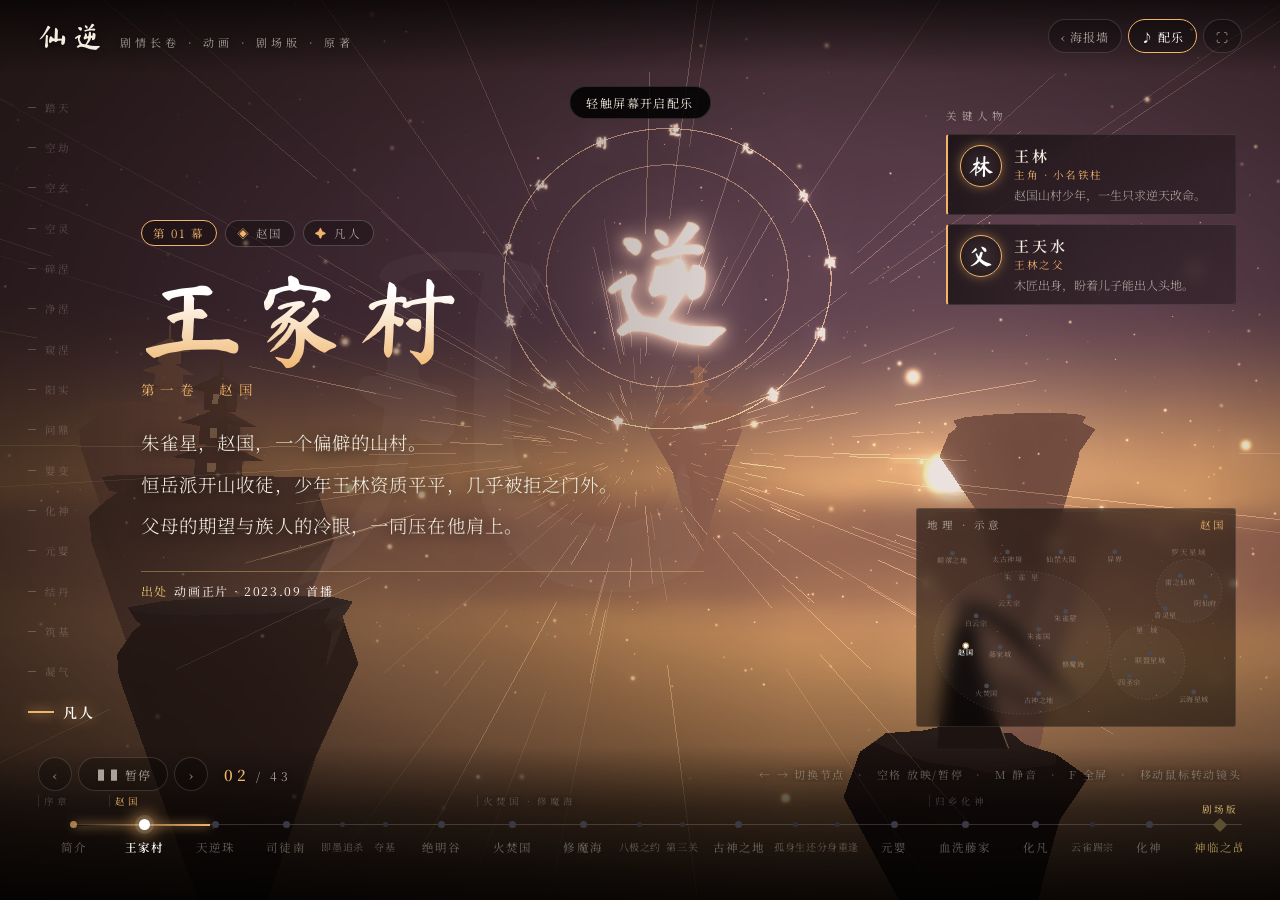
==== commit d54f598d: "仙逆：核实动画集数与情节（以动画为准，补准出处、调整雨之仙界位置、删去动画未有的情节）；新增竖屏版式 Co-Authored-By: Claude Opus 5.5 <noreply@anthropi" ====
--- a/仙逆/index.html
+++ b/仙逆/index.html
@@ -199,6 +199,26 @@
   .rl.foe::after{font-size:7.5px;line-height:10px;padding:0 2px}
   #content{left:62px}
 }
+/* 竖屏版式 */
+@media(orientation:portrait){
+  .rec{--sl:6vw;--sr:18vw;--su:6vw;--st:12vh;--sb:10vh;--tlh:66px}
+  .rec .bar.top{top:var(--st);height:var(--bt);padding:0 var(--su) 0 var(--sl);background:none}
+  .rec .bar.top .ctl{display:none}
+  .rec .bar.bottom{bottom:0;left:var(--sl);right:var(--sr);height:calc(var(--sb) + var(--tlh));padding:0;flex-direction:column-reverse;justify-content:flex-start;background:none}
+  .rec .row1{flex:none;height:var(--sb)}
+  .rec .tl{flex:none;height:var(--tlh);margin-top:0}
+  .rec .rail{left:var(--sl);top:calc(var(--st) + var(--bt) + 3vh);bottom:calc(var(--sb) + var(--tlh) + 3vh)}
+  .rec #content{top:calc(var(--st) + var(--bt));bottom:calc(var(--sb) + var(--tlh))}
+  .rec #cards{right:var(--sr);top:calc(var(--st) + var(--bt) + 4vh);max-height:calc(100% - var(--st) - var(--bt) - var(--sb) - var(--tlh) - 8vh - 200px)}
+  .rec .map{right:var(--sr);bottom:calc(var(--sb) + var(--tlh) + 2.2vh)}
+  .rec #toast{left:50vw}
+  .rec #card{left:44vw;width:76vw}
+}
+@media(orientation:portrait) and (max-width:820px){
+  .rec .rail{top:calc(var(--st) + var(--bt) + 6px);bottom:calc(var(--sb) + var(--tlh) + 66px)}
+  .rec #content{left:calc(var(--sl) + 56px);right:var(--sr);top:var(--st);bottom:calc(var(--sb) + var(--tlh) + 62px)}
+  .rec #cards{left:var(--sl);right:var(--sr);top:auto;bottom:calc(var(--sb) + var(--tlh) + 6px);max-height:none}
+}
 @media(prefers-reduced-motion:reduce){.ln,.card,.ping{animation-duration:.01s!important;animation-delay:0s!important}}
 </style>
 
@@ -257,6 +277,31 @@
 const $=s=>document.querySelector(s);
 const reduce=matchMedia('(prefers-reduced-motion: reduce)').matches;
 const SPEED=1.2;
+const REC=new URLSearchParams(location.search).has('rec');
+if(REC)document.documentElement.classList.add('rec');
+const RZ=1.2;
+function fitPanel(p){
+  p.style.zoom='';if(!REC||innerWidth>innerHeight)return; // 只在竖屏生效
+  const ks=[...p.children].filter(e=>getComputedStyle(e).position!=='absolute'&&getComputedStyle(e).display!=='none');if(!ks.length)return;
+  const rows=[...ks.filter(e=>!e.classList.contains('txt')),...p.querySelectorAll('.txt p')];
+  // 只在手机竖屏布局下放大和放宽；电脑布局右边还有人物卡和地图
+  const mob=innerWidth<=820,ZM=mob?RZ:1;
+  const avail=$('#content').getBoundingClientRect().height,mid=innerHeight/2,ext=mob?innerWidth*.12:0;
+  const pb=parseFloat(getComputedStyle(p).paddingBottom)||0;
+  let up;
+  const fits=z=>{
+    up=e=>e.getBoundingClientRect().bottom-16*z<=mid; // .ln 入场前下移了 16px
+    p.style.zoom=z;rows.forEach(e=>e.style.marginRight='');
+    if(ext){
+      rows.forEach(e=>{if(up(e))e.style.marginRight=-ext/z+'px'});
+      for(let k=0;k<rows.length;k++){const bad=rows.find(e=>e.style.marginRight&&!up(e));if(!bad)break;bad.style.marginRight=''}
+    }
+    return ks[ks.length-1].getBoundingClientRect().bottom-ks[0].getBoundingClientRect().top<=avail-pb*z+1;
+  };
+  if(fits(ZM))return;
+  let lo=.4,hi=ZM;for(let k=0;k<9;k++){const m=(lo+hi)/2;if(fits(m))lo=m;else hi=m}
+  fits(lo);
+}
 const LOW=Math.min(innerWidth,innerHeight)<700||/Mobi|Android|iPhone|iPad/i.test(navigator.userAgent);
 const clamp=(v,a,b)=>Math.max(a,Math.min(b,v)),lerp=(a,b,t)=>a+(b-a)*t;
 const smooth=(a,b,x)=>{const t=clamp((x-a)/(b-a),0,1);return t*t*(3-2*t)};
@@ -289,9 +334,9 @@
  {arc:1,title:'珠中残魂',short:'司徒南',map:'zhao',realm:1,env:'soul',mood:'mystic',accent:'#b9a4ff',kw:'狂',src:'动画正片',
   lines:['珠中沉睡的残魂醒来，自称司徒南。','狂傲不羁，却把修行与生存之道倾囊相授。','少年第一次看清修真界：弱肉强食，从无例外。'],
   chars:[C('司徒南','南','天逆珠中的残魂','亦师亦友，王林逆天之路上的引路人。')]},
- {arc:1,minor:true,title:'即墨追杀',short:'即墨追杀',map:'teng',realm:1,env:'city',shot:3,mood:'tense',accent:'#ff8a6a',kw:'追',src:'动画正片 · 约EP4–5',
-  lines:['斩杀白展，王林惹上了即墨老人。','追杀逼近，他被迫逃入藤家城。'],
-  chars:[C('即墨老人','墨','白展之师','弟子被斩，遣人追杀。',1)]},
+ {arc:1,minor:true,title:'即墨追杀',short:'即墨追杀',map:'teng',realm:1,env:'city',shot:3,mood:'tense',accent:'#ff8a6a',kw:'追',src:'动画正片 · EP5',
+  lines:['白展一事，王林与即墨老人结下仇怨。','即墨老人托藤家出手，他被迫逃入藤家城。'],
+  chars:[C('即墨老人','墨','白展之师','托藤家出手追杀。',1)]},
  {arc:1,minor:true,title:'夺基斩厉',short:'夺基',map:'teng',realm:2,realmNote:'凝气 → 筑基',env:'city',shot:1,mood:'tense',accent:'#ff7a6a',kw:'夺',src:'动画正片 · EP5–6',
   lines:['藤家少主藤厉看中他身上的异宝，一路追杀。','他以夺基大法反杀藤厉，踏入筑基。'],
   chars:[C('藤厉','厉','藤家少主','藤化元玄孙，觊觎异宝。',1),C('司徒南','南','珠中残魂','传授夺基大法。')]},
@@ -307,7 +352,7 @@
  {arc:2,minor:true,title:'八极之约',short:'八极之约',map:'xiumo',place:'七梅城',realm:2,env:'sea',shot:3,mood:'mystic',accent:'#6ad8d0',kw:'约',src:'动画正片 · EP25–26',
   lines:['化神大能端木极找上王林，谈成一桩交易。','二人同赴古神之地，抢夺上古机缘。'],
   chars:[C('端木极','极','七梅城主','号八极魔君，化神大能。')]},
- {arc:2,minor:true,title:'第三关',short:'第三关',map:'gushen',realm:2,env:'ancient',shot:2,mood:'mystic',accent:'#e0b050',kw:'魂',src:'动画正片 · 约EP31–36',
+ {arc:2,minor:true,title:'第三关',short:'第三关',map:'gushen',realm:2,env:'ancient',shot:2,mood:'mystic',accent:'#e0b050',kw:'魂',src:'动画正片 · EP32–33',
   lines:['古神之地第三关，游魂遍布，如寂灭之界。','唯有神识能克游魂，端木极只得倚仗他。'],
   chars:[C('端木极','极','七梅城主','闯关须借王林神识。')]},
  {arc:2,title:'古神之地',short:'古神之地',map:'gushen',realm:3,env:'ancient',mood:'epic',accent:'#e8b84a',kw:'神',src:'动画正片',
@@ -316,19 +361,19 @@
  {arc:2,minor:true,title:'孤身生还',short:'孤身生还',map:'gushen',realm:3,env:'ancient',shot:3,mood:'sad',accent:'#e8b84a',kw:'还',src:'动画正片 · EP37',
   lines:['端木极、古帝等人，尽数殒命古神之地。','唯有王林活着走出，身负古神传承。'],
   chars:[C('端木极','极','七梅城主','殒命古神之地。')]},
- {arc:2,minor:true,title:'分身重逢',short:'分身重逢',map:'yuntian',realm:3,env:'cloud',shot:3,mood:'warm',accent:'#9ee4ea',kw:'逢',src:'动画正片（存疑）',
-  lines:['他炼成第一具分身，坐镇云天宗。','在那里，他与已成长老的李慕婉重逢。'],
-  chars:[C('李慕婉','婉','云天宗长老','与王林重逢。')]},
+ {arc:2,minor:true,title:'分身重逢',short:'分身重逢',map:'yuntian',realm:3,env:'cloud',shot:3,mood:'warm',accent:'#9ee4ea',kw:'逢',src:'动画正片 · EP39',
+  lines:['他炼出分身，以凝气修为拜入云天宗。','李慕婉起初没认出他，几番试探才得相认。'],
+  chars:[C('李慕婉','婉','云天宗','几番试探，认出王林。')]},
  {arc:2,title:'丹炉破婴',short:'元婴',map:'yuntian',realm:4,env:'cloud',mood:'warm',accent:'#8fe0e8',kw:'婴',src:'动画正片',
   lines:['云天宗，李慕婉与孙镇伟的双修大典。','丹炉碎裂，王林破炉而出，元婴已成，天地生异象。','这一次，他没有再转身离开。'],
   chars:[C('李慕婉','婉','云天宗 · 牵挂','情定于此，贯穿王林此后一生。'),C('孙镇伟','伟','双修大典的另一方','大典之日，王林破炉而出。')]},
  {arc:3,title:'血洗藤家',short:'血洗藤家',map:'teng',realm:4,foe:{n:'藤化元',r:4},env:'city',mood:'epic',accent:'#ff5a5a',kw:'杀',src:'动画正片',
   lines:['重回赵国，他先到父母坟前跪拜。','然后以雷霆之势杀入藤家。','百年仇怨，一朝了结。藤化元伏诛。'],
   chars:[C('藤化元','藤','仇 · 伏诛','百年血仇，就此了结。',1)]},
- {arc:3,title:'化凡',short:'化凡',map:'zhuque',realm:4,realmNote:'元婴 · 化凡',env:'dusk',mood:'sad',accent:'#d9b27a',kw:'尘',src:'动画正片 · 约EP53',
+ {arc:3,title:'化凡',short:'化凡',map:'zhuque',realm:4,realmNote:'元婴 · 化凡',env:'dusk',mood:'sad',accent:'#d9b27a',kw:'尘',src:'动画正片 · EP53',
   lines:['放下神通，以凡人之身走进人间。','凡间四百载，杀气凝作一颗煞气之珠。','雕成白云宗化神像，悟透绝情与安逸。'],
   chars:[C('云雀子','雀','仙遗族二祖','问鼎中期强者，与王林同行。'),C('凡人众生','凡','人间','生老病死，一念悲喜。')]},
- {arc:3,minor:true,title:'云雀踢宗',short:'云雀踢宗',map:'baiyun',realm:4,env:'sect',shot:3,mood:'tense',accent:'#8fd8c8',kw:'宗',src:'动画正片 · 约EP54–57',
+ {arc:3,minor:true,title:'云雀踢宗',short:'云雀踢宗',map:'baiyun',realm:4,env:'sect',shot:3,mood:'tense',accent:'#8fd8c8',kw:'宗',src:'动画正片 · EP55',
   lines:['云雀子放出癫狂意境，与他同赴白云宗。','护宗大阵被破，惹出白云宗五大化神。'],
   chars:[C('云雀子','雀','仙遗族二祖','以癫狂意境破护宗大阵。'),C('白云宗五大化神','宗','护宗强者','被云雀子引出。',1)]},
  {arc:3,title:'元神化神',short:'化神',map:'zhuque',realm:5,env:'twin',mood:'epic',accent:'#b69cff',kw:'化',src:'动画正片',
@@ -338,24 +383,21 @@
   foe:{n:'永夜魔城魔尊',r:-1},
   lines:['古神之地后，修魔内海的永夜魔城骤然崛起。','云天宗遇袭，李慕婉身中剧毒。王林携她再入修魔海。','化神初期，独战三大城主，夺回解药。','化神之力与古神之躯首次融合，二人联手诛灭魔尊。'],
   chars:[C('李慕婉','婉','云天宗遇袭','护宗之战中身中剧毒。'),C('三大城主','城','永夜魔城','被王林以化神初期之身独战。',1),C('魔尊','魔','幕后之人','布下千年阴谋，终被诛灭。',1)]},
- {arc:4,title:'闭关婴变',short:'婴变',map:'zhuque',realm:6,env:'phoenix',mood:'epic',accent:'#ff8a4c',kw:'变',src:'动画正片 · 约EP95',
-  lines:['仙遗族破除封印，朱雀国风云骤变。','他闭关冲击，婴变功成。','朱雀星最强者朱雀子，与仙遗族一战身受重伤。'],
-  chars:[C('朱雀子','雀','朱雀星最强者','与仙遗族大战，身受重伤。'),C('云雀子','云','仙遗族二祖','志在打破仙遗封印。')]},
- {arc:4,minor:true,title:'朱雀墓局',short:'朱雀墓',map:'zhuquemu',realm:6,env:'tomb',mood:'tense',accent:'#ff9a50',kw:'墓',src:'动画正片 · 约EP96–101',
-  lines:['朱雀子重伤，以修星之晶为饵开墓设局。','朱雀星所有婴变修士，皆入墓相争。'],
-  chars:[C('朱雀子','雀','朱雀星最强者','重伤之下开墓设局。',1)]},
- {arc:4,minor:true,title:'泪斩红蝶',short:'泪斩红蝶',map:'zhuquemu',realm:6,env:'tomb',shot:2,mood:'sad',accent:'#ff7a6a',kw:'泪',src:'动画正片 · 约EP100',
-  lines:['朱雀墓中，王林含泪斩下红蝶。','墓中杀机，愈发浓重。'],
-  chars:[C('红蝶','蝶','墓中故人','死于王林含泪一斩。')]},
- {arc:4,title:'雨之仙界',short:'雨之仙界',map:'zhuquemu',place:'朱雀墓 · 雨之仙界',realm:6,env:'rain',mood:'tense',accent:'#9cc7d8',kw:'雨',src:'动画正片',
-  lines:['朱雀墓深处，雨之仙界的残片重现。','他夺得射神车，助周佚守护青霜遗体，收服孙泰。','在仙界遗迹里，他第一次触到“仙”的边缘。'],
-  chars:[C('周佚','佚','友','守护青霜遗体。'),C('孙泰','泰','收服','为王林所用。')]},
- {arc:4,minor:true,title:'千年守尸',short:'千年守尸',map:'zhuquemu',realm:6,env:'rain',shot:3,mood:'calm',accent:'#a8d0e0',kw:'守',src:'动画正片（存疑）',
-  lines:['他与刚刚问鼎的周佚，一同守护青霜遗体。','千年之后，周佚以宝塔与问鼎之晶相赠。'],
-  chars:[C('周佚','佚','问鼎修士','赠他宝塔与问鼎之晶。')]},
- {arc:5,title:'星海天运',short:'离开朱雀星',map:'lianmeng',realm:6,env:'star',mood:'cosmic',accent:'#7fc8ff',kw:'运',src:'动画正片 · 约EP102',
-  lines:['联盟使者墨智现身，夺晶之争就此落幕。','取回命魂，他随司徒南离开朱雀星。','踏入浩瀚星域，天运子成了他绕不开的命数。'],
-  chars:[C('墨智','墨','修真联盟使者','现身终结夺晶之争。'),C('司徒南','南','同行前辈','带他离开朱雀星。'),C('天运子','运','命中宿敌','天运星之主。',1)]},
+ {arc:4,title:'雨之仙界',short:'雨之仙界',map:'zhuque',place:'雨之仙界',realm:5,env:'rain',mood:'tense',accent:'#9cc7d8',kw:'雨',src:'动画正片 · EP64–74',
+  lines:['凭一座雨鼎，他踏进雨之仙界的遗迹。','天宝上人洞府中，他夺得三辆射神车。','周佚燃魂问鼎，把婷儿仙尸与问鼎之晶托付给他。','在仙界遗迹里，他第一次触到“仙”的边缘。'],
+  chars:[C('周佚','佚','问鼎修士','燃魂问鼎，托付婷儿仙尸。'),C('孙泰','泰','仙界遗修','被种下奴印，认王林为主。')]},
+ {arc:4,title:'闭关婴变',short:'婴变',map:'zhuque',realm:6,env:'phoenix',mood:'epic',accent:'#ff8a4c',kw:'变',src:'动画正片 · EP95',
+  lines:['仙遗族的图谋浮出水面，朱雀国风云骤变。','他闭关冲击，婴变功成。','司徒南苏醒，一身威压震慑朱雀子。'],
+  chars:[C('司徒南','南','珠中残魂','苏醒后震慑朱雀子。'),C('云雀子','云','仙遗族二祖','志在打破仙遗封印。')]},
+ {arc:4,minor:true,title:'朱雀墓局',short:'朱雀墓',map:'zhuquemu',realm:6,env:'tomb',mood:'tense',accent:'#ff9a50',kw:'墓',src:'动画正片 · EP98–101',
+  lines:['朱雀子捏碎修星之心，朱雀墓随之开启。','朱雀星的婴变修士，皆入墓争夺修星之晶。'],
+  chars:[C('朱雀子','雀','朱雀星最强者','以修星之晶为饵开墓。',1)]},
+ {arc:4,minor:true,title:'红蝶之死',short:'红蝶之死',map:'zhuquemu',realm:6,env:'tomb',shot:2,mood:'sad',accent:'#ff7a6a',kw:'蝶',src:'动画正片 · EP100',
+  lines:['被乾风炼作炉鼎的红蝶短暂清醒，求他一死。','他以古魔战斧送她解脱，墓中杀机愈浓。'],
+  chars:[C('红蝶','蝶','墓中故人','临终托他杀乾风。'),C('乾风','乾','婴变修士','将红蝶炼作炉鼎。',1)]},
+ {arc:5,title:'星海天运',short:'离开朱雀星',map:'lianmeng',realm:6,env:'star',mood:'cosmic',accent:'#7fc8ff',kw:'运',src:'动画正片 · EP101–102',
+  lines:['朱雀墓一役落幕，他婉拒了朱雀之位。','乘星罗盘，随司徒南离开朱雀星。','初到天运星，浩瀚星域就此展开。'],
+  chars:[C('司徒南','南','同行前辈','带他离开朱雀星。'),C('天运子','运','命中宿敌','天运星之主。',1)]},
  {arc:5,title:'婉儿长眠',short:'婉儿长眠',map:'lianmeng',realm:6,env:'sleep',mood:'sad',accent:'#bcd4ee',kw:'眠',src:'动画正片',
   lines:['与天相争之际，李慕婉寿元将尽，陷入长眠。','他把她的魂魄小心收起，护在身侧。','从这一刻起，他修行只为一件事：逆天，唤她醒来。'],
   chars:[C('李慕婉','婉','长眠','王林此后一切修行的理由。')]},
@@ -365,9 +407,9 @@
  {arc:6,title:'雷之仙界',short:'雷之仙界',map:'leixian',realm:7,realmNote:'问鼎大圆满',env:'thunder',mood:'tense',accent:'#a99cff',kw:'雷',src:'动画正片',
   lines:['雷之仙界，与李元义结金兰。','周旋于张氏家族之间，将雷道子炼为傀儡。','问鼎大圆满，离下一境只差一线。'],
   chars:[C('李元','元','结拜兄弟','以命相交的生死之交。'),C('雷道子','雷','被炼为傀儡','成了王林手中的一张底牌。',1),C('张氏家族','张','雷之仙界势力','王林周旋其间。')]},
- {arc:6,minor:true,title:'仙人禁山',short:'仙人禁山',map:'leixian',realm:7,env:'thunder',shot:3,mood:'mystic',accent:'#b0a4ff',kw:'山',src:'动画正片（存疑）',
-  lines:['他随李元闯入仙人禁山，得古神皮甲。','仙界崩溃之谜，在此露出一角。'],
-  chars:[C('李元','元','结拜兄弟','同闯禁山，初窥崩界之谜。')]},
+ {arc:6,minor:true,title:'仙人禁山',short:'仙人禁山',map:'leixian',realm:7,env:'thunder',shot:3,mood:'mystic',accent:'#b0a4ff',kw:'山',src:'动画正片 · EP150–151',
+  lines:['他随李元登上仙人禁山，破解上古奴印。','远古仙人发疯的真相，在此露出一角。'],
+  chars:[C('李元','元','结拜兄弟','识海中的仙人奴印被王林化解。')]},
  {arc:6,title:'弑仙之战',short:'弑仙之战',map:'leixian',realm:9,fromRealm:7,realmNote:'问鼎 → 阳实',film:'2026.10.01',env:'slay',mood:'thunder',accent:'#ffe27a',kw:'弑',src:'剧场版',
   foe:{n:'血祖',r:11},
   lines:['为救女儿姚惜雪，血祖跨星域而来，布下天罗地网。','问鼎对净涅，境界之差如同天堑。','迷阵与琉璃空间之中，王林与李元步步设局。','越级反杀，以弱弑仙。此战跳过阴虚，破境阳实。'],
@@ -378,12 +420,12 @@
  {arc:6,title:'阴仙府',short:'阴仙府',map:'yinxian',realm:9,env:'cave',mood:'mystic',accent:'#b781ff',kw:'魔',src:'动画正片 · EP152–153',
   lines:['与李元同探阴仙府暗洞，误解封印。','清水仙君的杀戮魔念，就此苏醒。','死里逃生，他独闯藏品阁。'],
   chars:[C('李元','元','结拜兄弟','与王林同探暗洞。'),C('清水仙君','清','杀戮魔念','封印中的右眼魔念苏醒。',1)]},
- {arc:6,minor:true,title:'九层藏品阁',short:'藏品阁',map:'yinxian',realm:9,env:'cave',shot:1,mood:'tense',accent:'#c09aff',kw:'阁',src:'动画正片 · 约EP153–154',
+ {arc:6,minor:true,title:'九层藏品阁',short:'藏品阁',map:'yinxian',realm:9,env:'cave',shot:1,mood:'tense',accent:'#c09aff',kw:'阁',src:'动画正片 · EP153–154',
   lines:['四名阳实守卫，先后倒在他手下。','借青霜遗体通过仙缘检测，直上九层。','白凡仙帝留下的仙术，终入他手。'],
   chars:[C('青霜仙君','霜','已故仙君','遗体成了通关之钥。'),C('白凡仙帝','凡','雷之仙界仙帝','在第九层留下遗术。')]},
- {arc:6,minor:true,title:'画中溯世',short:'画中溯世',map:'yinxian',realm:9,env:'scroll',mood:'mystic',accent:'#ffd890',kw:'画',src:'动画正片 · 约EP154',
-  lines:['古画展开，雷之仙界的鼎盛时代重现。','年轻的清水仙君，隔着时空与他对视。'],
-  chars:[C('清水仙君','清','极境仙君','跨越时空与王林相见。',1)]},
+ {arc:6,minor:true,title:'古画悟道',short:'古画悟道',map:'yinxian',realm:9,env:'scroll',mood:'mystic',accent:'#ffd890',kw:'画',src:'动画正片 · EP154',
+  lines:['古画展开，白凡仙帝的虚影现身。','他在画中悟道，习得呼风仙术。'],
+  chars:[C('白凡仙帝','凡','雷之仙界仙帝','以画中虚影传下仙术。')]},
  {arc:6,minor:true,title:'逃离雷界',short:'逃离雷界',map:'leixian',realm:9,env:'thunder',shot:3,mood:'thunder',accent:'#a99cff',kw:'逃',src:'动画正片 · EP157 · 动画最新进度',
   lines:['仙门已毁，雷之仙界将倾，生路只剩一线。','清水仙君恢复记忆追杀而来，他终逃出雷之仙界。'],
   chars:[C('清水仙君','清','白发追杀者','恢复记忆，与王林恶战。',1),C('炎雷子','炎','雷界强者','助王林脱身。')]},
@@ -465,7 +507,7 @@
   let renderer;
   try{renderer=new T3.WebGLRenderer({antialias:!LOW,powerPreference:'high-performance'})}catch(e){return null}
   if(!renderer||!renderer.getContext())return null;
-  let PR=Math.min(window.devicePixelRatio||1,LOW?1.25:1.5);
+  let PR=Math.min(window.devicePixelRatio||1,REC&&innerWidth<innerHeight?3:LOW?1.25:1.5);
   renderer.setPixelRatio(PR);renderer.setSize(innerWidth,innerHeight);renderer.setClearColor(0x000000,1);
   $('#stage').appendChild(renderer.domElement);
   renderer.domElement.setAttribute('aria-hidden','true');
@@ -984,7 +1026,7 @@
       <div class="txt">${lines}</div>
       <div class="slate ln" ${d(.9+L*1.05)}>${slate}</div>
       ${c.end?`<button type="button" class="again ln" ${d(1.4+L*1.05)} id="again">↻　重温</button>`:''}`;
-    content.appendChild(p);
+    content.appendChild(p);fitPanel(p);
     const ag=p.querySelector('#again');if(ag)ag.onclick=()=>{this.auto=true;this.go(0);Music.resume()};
     cards.innerHTML='<div class="cards-h">关键人物</div>'+c.chars.map((h,n)=>`<div class="card${h.enemy?' enemy':''}" style="--d:${(D0+(.5+n*.3)/SPEED).toFixed(2)}s"><div class="seal">${h.g}</div><div><div class="n">${h.n}</div><div class="r">${h.r}</div><div class="d">${h.d}</div></div></div>`).join('');
     NODES.forEach((cc,k)=>{cc.node.classList.toggle('cur',k===i);cc.node.classList.toggle('seen',k<=i)});
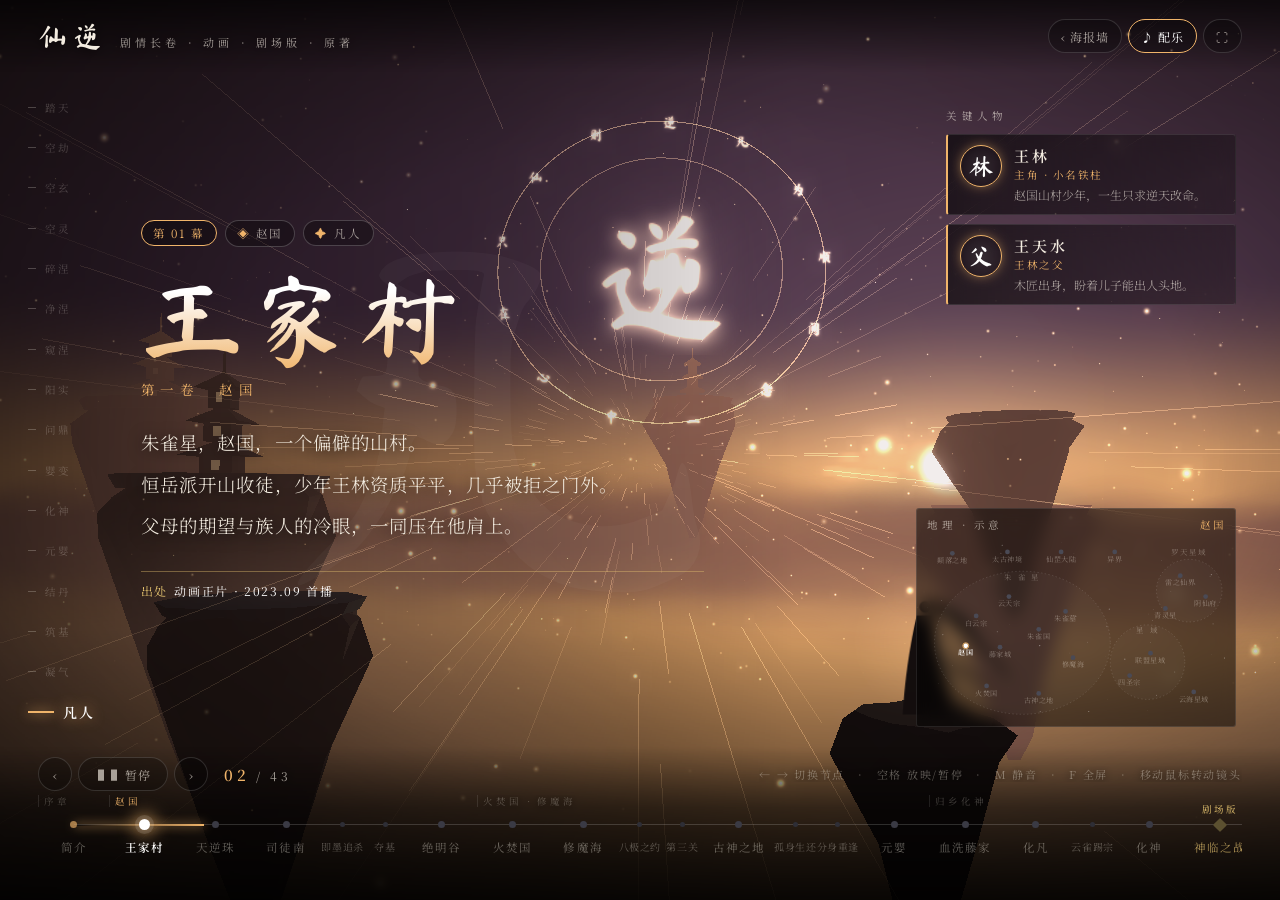
==== commit e7585483: "仙逆：修复手机上轻触后迟迟不出声（在 touchend/click 里解锁音频，没解锁成功就每次触屏都重试） Co-Authored-By: Claude Opus 5.5 <noreply@anth" ====
--- a/仙逆/index.html
+++ b/仙逆/index.html
@@ -951,7 +951,10 @@
     ['sawtooth','sawtooth','sine','sine'].forEach((ty,i)=>{const o=ctx.createOscillator();o.type=ty;o.frequency.value=73;const g=ctx.createGain();g.gain.value=i<2?.5:1;o.connect(g);g.connect(lp);o.start();droneO.push(o)});lp.connect(droneG);out(droneG,0,.6);
     rumbleG=ctx.createGain();rumbleG.gain.value=0;const rn=ctx.createBufferSource();rn.buffer=noiseBuf;rn.loop=true;const rl=ctx.createBiquadFilter();rl.type='lowpass';rl.frequency.value=130;rn.connect(rl);rl.connect(rumbleG);rumbleG.connect(master);rn.start();
     nextT=ctx.currentTime+.2;setInterval(tick,80);setMood(Object.keys(M).find(k=>M[k]===mood)||'calm');applyVol();return true}
-  return{start,setMood,crack,swell,rise,get on(){return on},get state(){return ctx?ctx.state:'none'},toggle(){on=!on;applyVol()},resume(){applyVol()},setPlaying(p){if(p===playing)return;playing=p;applyVol()},setHidden(h){hidden=h;applyVol()}};
+  // 在用户手势里解锁：播一段静音并立即 resume（iOS 只认 touchend/click 里的调用）
+  function unlock(){if(!ctx)return;try{const s=ctx.createBufferSource();s.buffer=ctx.createBuffer(1,1,ctx.sampleRate);s.connect(ctx.destination);s.start(0)}catch(e){}
+    if(ctx.state!=='running')ctx.resume().then(applyVol,()=>{});applyVol()}
+  return{start,setMood,crack,swell,rise,unlock,onState(cb){if(ctx)ctx.addEventListener('statechange',cb)},get on(){return on},get state(){return ctx?ctx.state:'none'},toggle(){on=!on;applyVol()},resume(){applyVol()},setPlaying(p){if(p===playing)return;playing=p;applyVol()},setHidden(h){hidden=h;applyVol()}};
 })();
 if(GL)GL.onCrack=()=>Music.crack();
 let noteT;function note2(m){const n=$('#note');n.textContent=m;n.classList.add('show');clearTimeout(noteT);noteT=setTimeout(()=>n.classList.remove('show'),3000)}
@@ -1076,12 +1079,16 @@
 document.addEventListener('visibilitychange',()=>{if(document.hidden){if(Timeline.auto)Timeline.pausedAt=performance.now()-Timeline.t0}else{if(Timeline.auto)Timeline.t0=performance.now()-(Timeline.pausedAt||0);last=performance.now()}Music.setHidden(document.hidden)});
 let rz;addEventListener('resize',()=>{clearTimeout(rz);rz=setTimeout(()=>GL&&GL.resize(),120)});
 
-function audioHint(){const n=$('#note');n.textContent='轻触屏幕开启配乐';n.classList.add('show');const ev=['pointerdown','keydown','touchstart'];
-  const go=()=>{Music.resume();n.classList.remove('show');ev.forEach(t=>removeEventListener(t,go,true))};ev.forEach(t=>addEventListener(t,go,true))}
+// 声音被浏览器拦住时：每次触屏/点击都尝试解锁，直到真正出声为止
+const UNLOCK_EV=['touchend','click','pointerup','keydown'];
+function tryUnlock(){if(Music.state!=='running')Music.unlock()}
+function audioHint(){if(Music.state==='running'||Music.state==='none')return;const n=$('#note');n.textContent='轻触屏幕开启配乐';n.classList.add('show')}
+function audioOk(){if(Music.state!=='running')return;$('#note').classList.remove('show');UNLOCK_EV.forEach(t=>removeEventListener(t,tryUnlock,true))}
 $('#app').classList.remove('pre');
 if(!Music.start())note2('当前浏览器不支持音频');
+else{UNLOCK_EV.forEach(t=>addEventListener(t,tryUnlock,true));Music.onState(audioOk)}
 Timeline.auto=true;Timeline.go(0);
-setTimeout(()=>{if(Music.state==='suspended')audioHint()},700);
+setTimeout(audioHint,700);
 requestAnimationFrame(loop);
 })();
 </script>
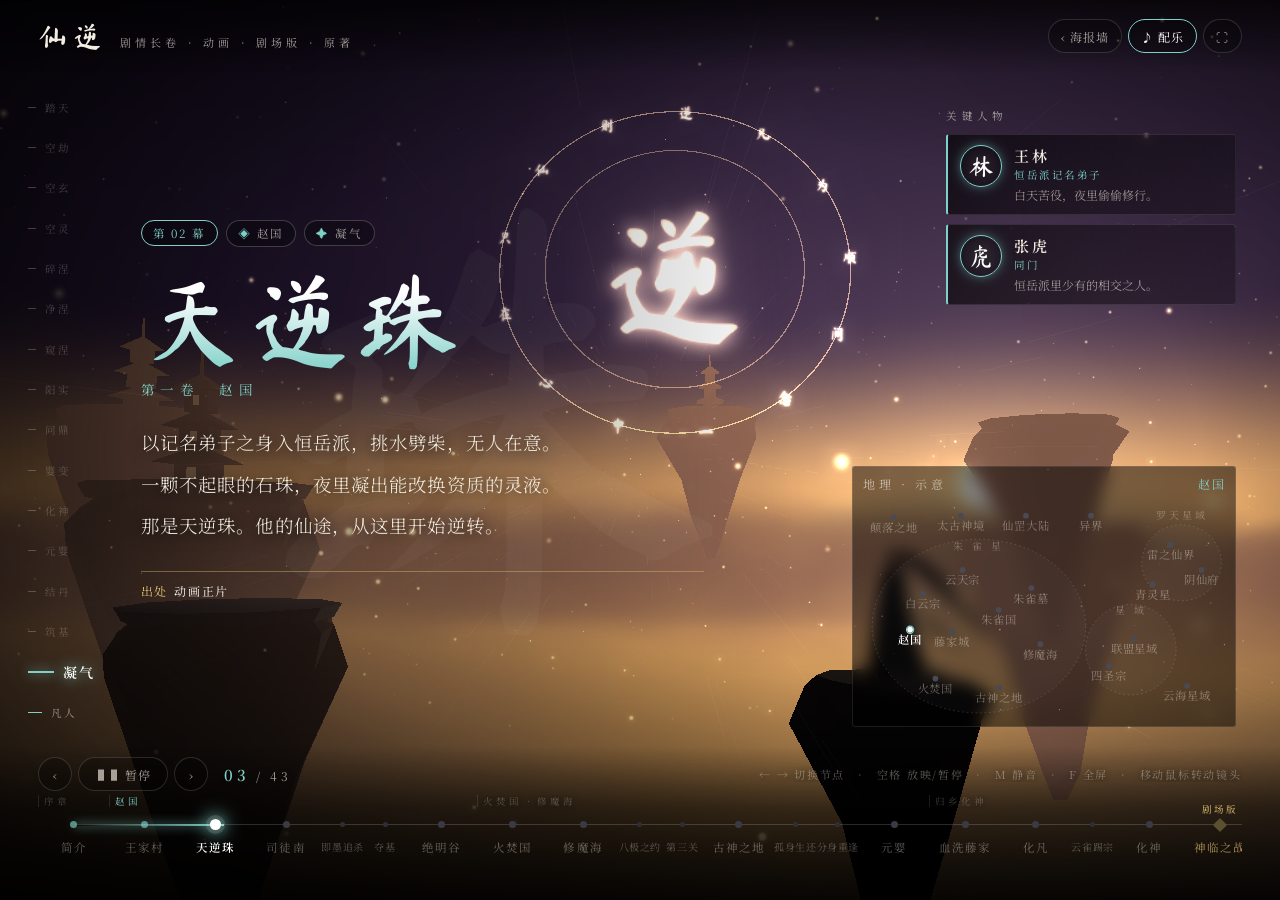
==== commit e8a53306: "仙逆：横屏地图放大，地名字号加大 Co-Authored-By: Claude Opus 5.5 <noreply@anthropic.com>" ====
--- a/仙逆/index.html
+++ b/仙逆/index.html
@@ -124,7 +124,7 @@
 .bigch{position:absolute;right:-2vw;top:50%;transform:translateY(-50%);font-family:var(--brush);font-size:clamp(200px,36vw,540px);line-height:1;color:rgba(255,255,255,.03);pointer-events:none;z-index:-1;user-select:none}
 
 /* people cards */
-#cards{position:absolute;right:clamp(14px,3.4vw,56px);top:calc(var(--bt) + 4vh);width:min(290px,25vw);z-index:12;display:flex;flex-direction:column;gap:9px;max-height:calc(100% - var(--bt) - var(--bb) - 8vh - 200px);overflow:hidden}
+#cards{position:absolute;right:clamp(14px,3.4vw,56px);top:calc(var(--bt) + 4vh);width:min(290px,25vw);z-index:12;display:flex;flex-direction:column;gap:9px;max-height:calc(100% - var(--bt) - var(--bb) - 8vh - 290px);overflow:hidden}
 .cards-h{font-size:10.5px;letter-spacing:.4em;color:var(--fg2);margin-bottom:2px;opacity:0;animation:rise .8s .6s forwards}
 .card{display:flex;gap:12px;padding:10px 12px;border:1px solid rgba(255,255,255,.1);border-left:2px solid var(--accent);border-radius:3px;background:linear-gradient(90deg,rgba(0,0,0,.6),rgba(0,0,0,.28));backdrop-filter:blur(8px);opacity:0;transform:translateX(30px);animation:cin .9s cubic-bezier(.2,.7,.2,1) forwards;animation-delay:var(--d)}
 .card.enemy{border-left-color:var(--blood)}
@@ -137,12 +137,12 @@
 .card .d{font-size:12px;line-height:1.6;color:var(--fg2);font-weight:300}
 
 /* map */
-.map{position:absolute;right:clamp(14px,3.4vw,56px);bottom:calc(var(--bb) + 2.2vh);width:min(320px,27vw);z-index:12;border:1px solid rgba(255,255,255,.1);border-radius:3px;background:rgba(0,0,0,.5);backdrop-filter:blur(8px);padding:8px 10px 6px}
-.map .cap{display:flex;justify-content:space-between;font-size:10.5px;letter-spacing:.3em;color:var(--fg2);margin-bottom:2px}
+.map{position:absolute;right:clamp(14px,3.4vw,56px);bottom:calc(var(--bb) + 2.2vh);width:min(420px,30vw);z-index:12;border:1px solid rgba(255,255,255,.1);border-radius:3px;background:rgba(0,0,0,.5);backdrop-filter:blur(8px);padding:8px 10px 6px}
+.map .cap{display:flex;justify-content:space-between;font-size:12px;letter-spacing:.3em;color:var(--fg2);margin-bottom:2px}
 .map .cap b{color:var(--accent);font-weight:400;letter-spacing:.16em}
 .map svg{display:block;width:100%;height:auto}
 .mn circle{fill:#4a4a55;transition:.4s}
-.mn text{font-size:9.5px;fill:rgba(243,236,224,.4);font-family:var(--serif);letter-spacing:.08em;transition:.4s}
+.mn text{font-size:12.5px;fill:rgba(243,236,224,.4);font-family:var(--serif);letter-spacing:.08em;transition:.4s}
 .mn.seen circle{fill:var(--accent);opacity:.8}
 .mn.seen text{fill:rgba(243,236,224,.78)}
 .mn.cur circle{fill:#fff;opacity:1}
@@ -151,7 +151,7 @@
 @keyframes ping{from{transform:scale(.6);opacity:1}to{transform:scale(3.2);opacity:0}}
 .route{fill:none;stroke:var(--accent);stroke-width:1.3;stroke-dasharray:3 3;opacity:.85}
 .region{fill:rgba(255,255,255,.025);stroke:rgba(255,255,255,.2);stroke-width:.8;stroke-dasharray:2 3}
-.rname{font-size:10px;fill:rgba(243,236,224,.35);letter-spacing:.3em;font-family:var(--serif)}
+.rname{font-size:11px;fill:rgba(243,236,224,.35);letter-spacing:.3em;font-family:var(--serif)}
 
 /* overlays */
 #toast{position:absolute;left:62%;top:calc(var(--bt) + 15vh);transform:translateX(-50%);z-index:30;pointer-events:none;text-align:center;opacity:0}
@@ -979,7 +979,7 @@
 R.forEach((r,i)=>{if(SKIP.has(i))return;const d=document.createElement('div');d.className='rl';d.textContent=r;d.dataset.i=i;rail.appendChild(d)});
 (function buildMap(){
   const r0=rng(3),st=Array.from({length:50},()=>`<circle cx="${(r0()*400).toFixed(1)}" cy="${(r0()*250).toFixed(1)}" r="${(r0()*.8+.2).toFixed(2)}" fill="#fff" opacity="${(.15+r0()*.3).toFixed(2)}"/>`).join('');
-  const nodes=Object.entries(MAPN).map(([k,n])=>`<g class="mn" data-k="${k}"><circle cx="${n.x}" cy="${n.y}" r="3.2"/><text x="${n.x}" y="${n.y+13}" text-anchor="middle">${n.n}</text></g>`).join('');
+  const nodes=Object.entries(MAPN).map(([k,n])=>`<g class="mn" data-k="${k}"><circle cx="${n.x}" cy="${n.y}" r="3.2"/><text x="${n.x}" y="${n.y+16}" text-anchor="middle">${n.n}</text></g>`).join('');
   mapEl.innerHTML=`<div class="cap"><span>地理 · 示意</span><b id="mapCur"></b></div>
   <svg viewBox="0 0 400 250" aria-label="王林足迹示意图">${st}
    <ellipse class="region" cx="128" cy="146" rx="118" ry="96"/><text class="rname" x="128" y="62" text-anchor="middle">朱 雀 星</text>
